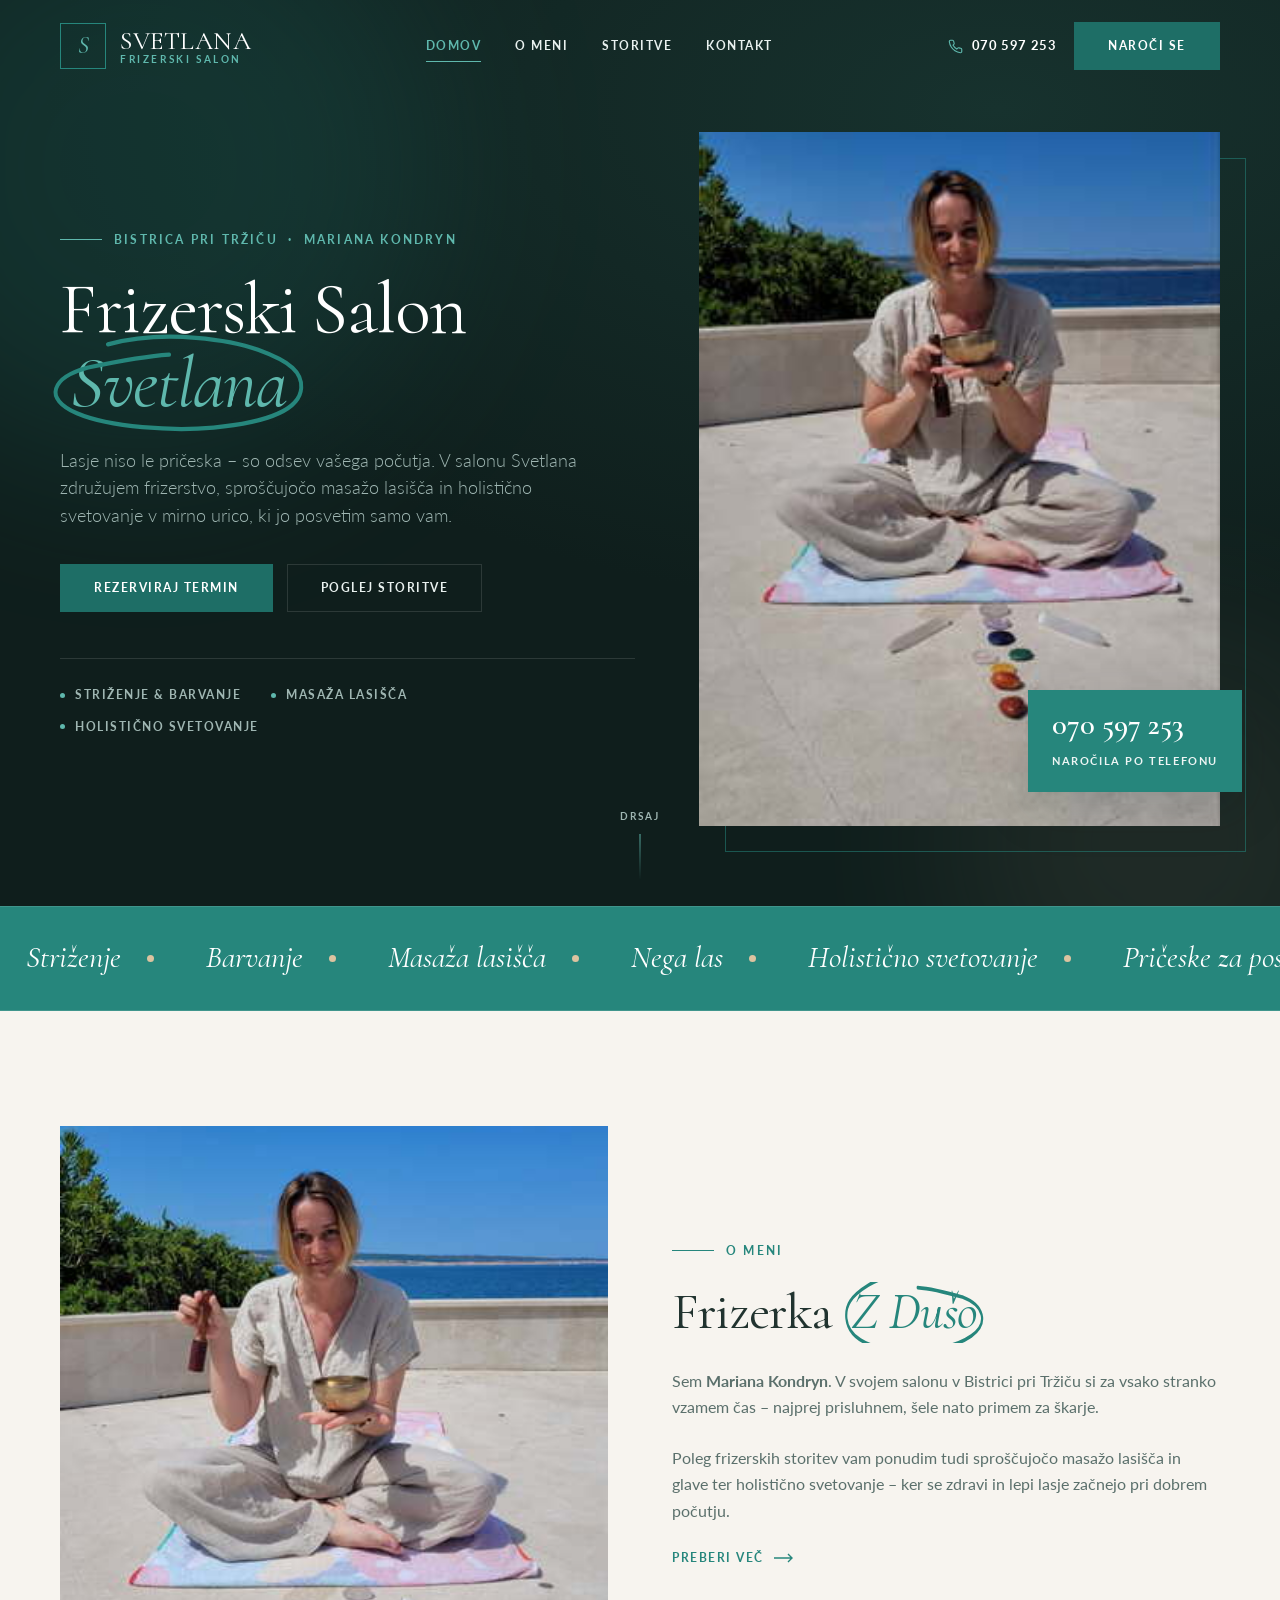
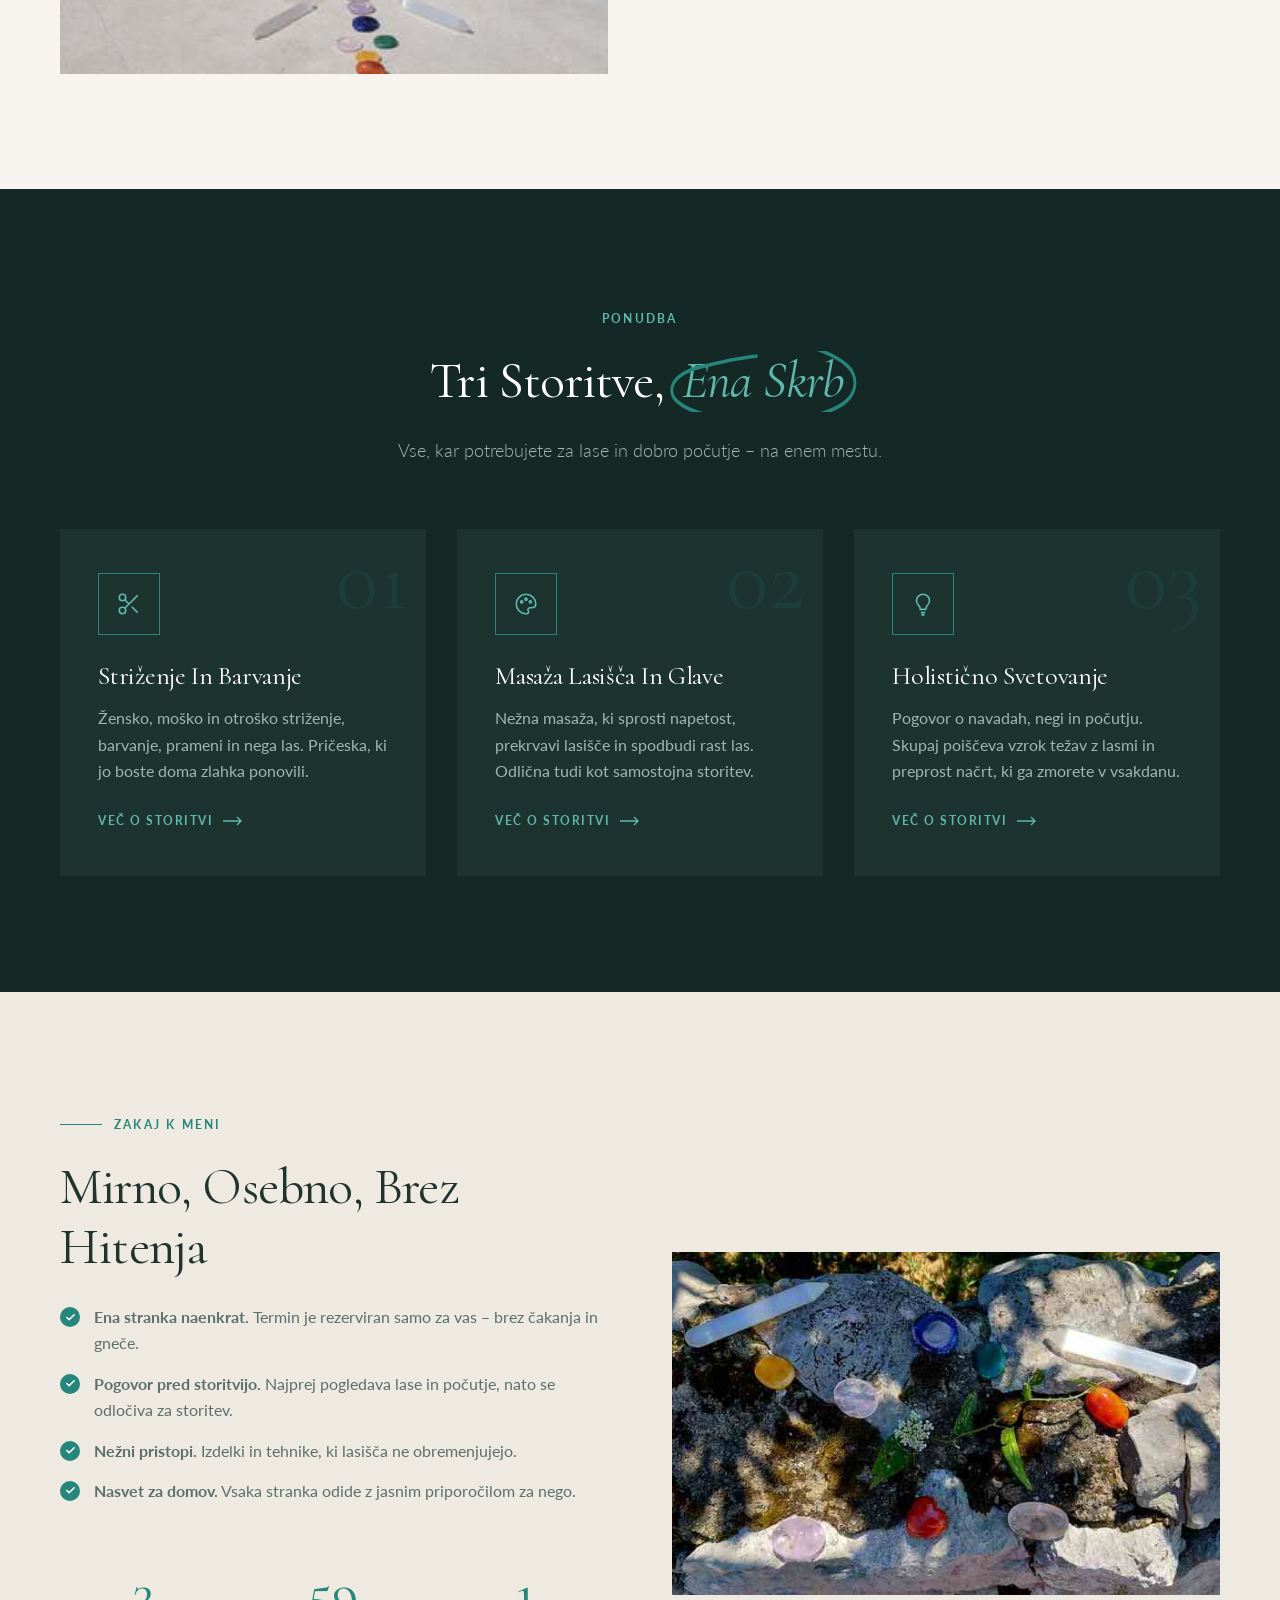
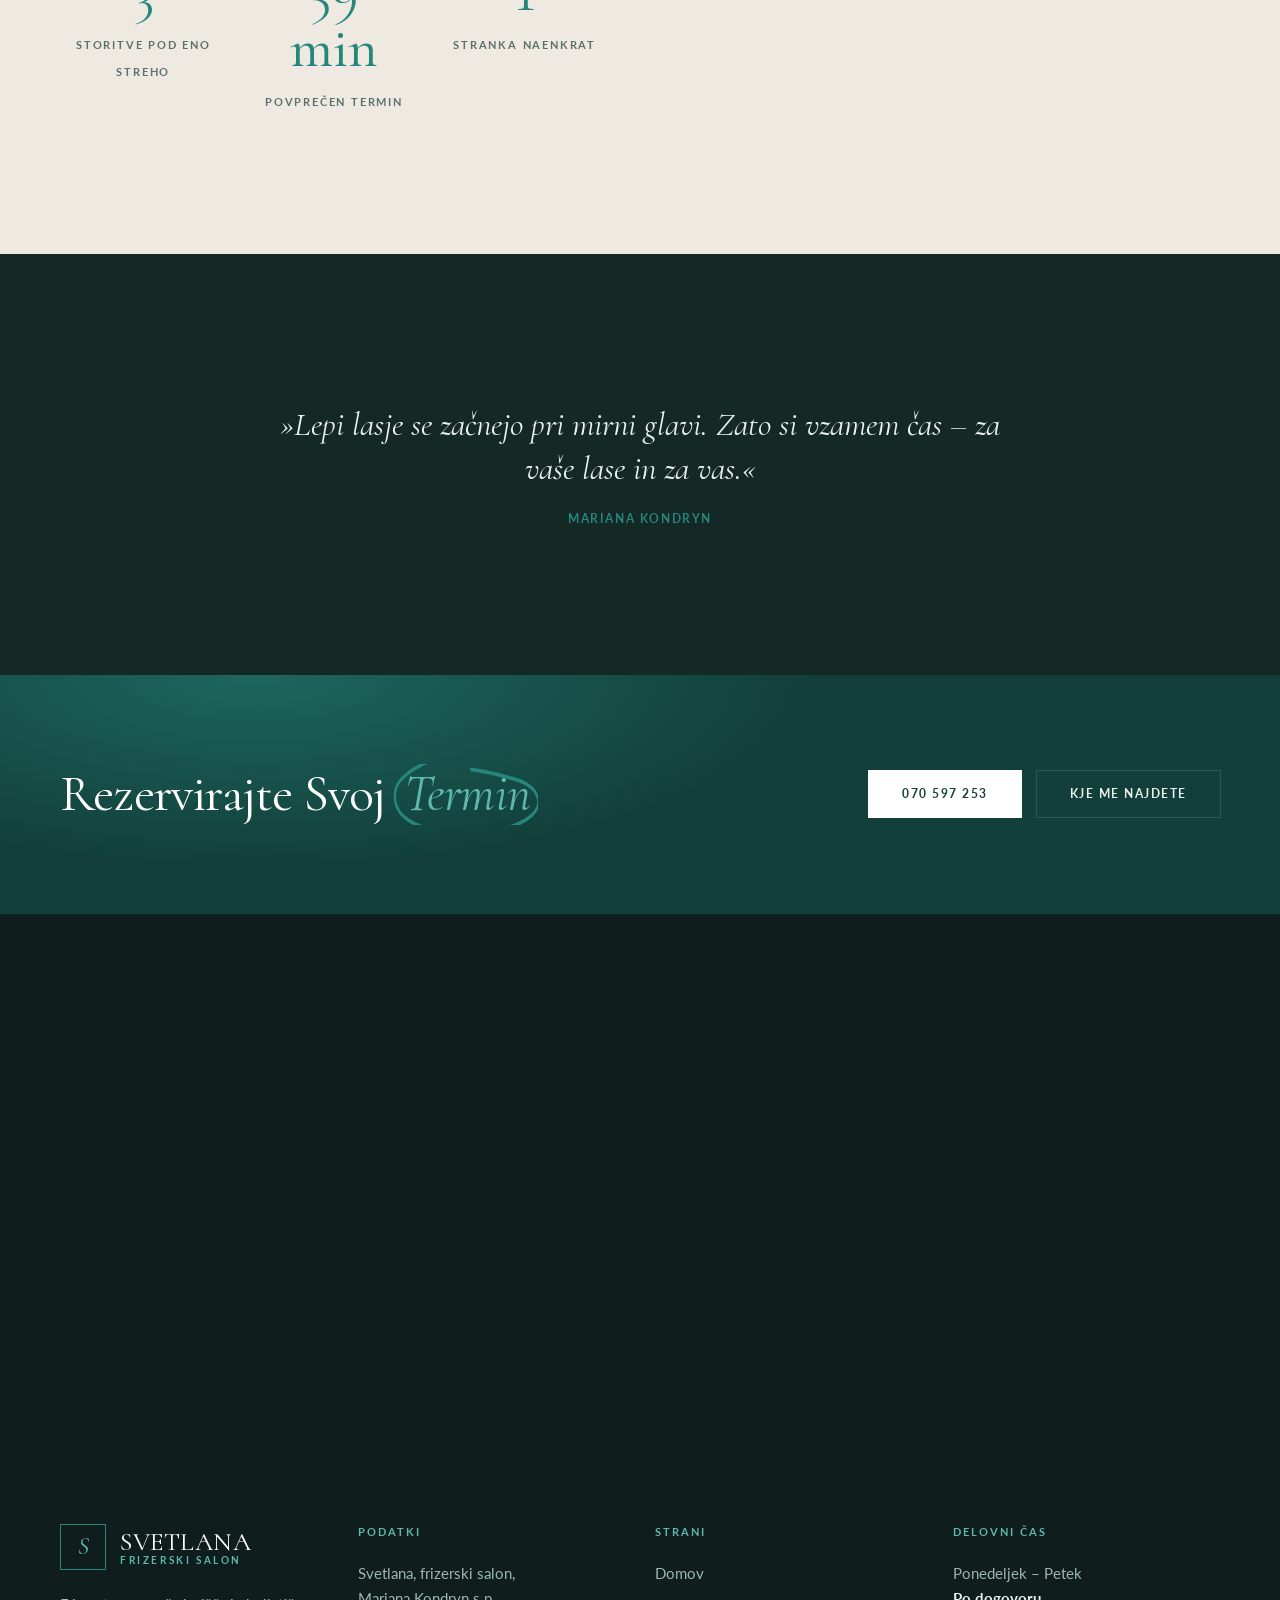
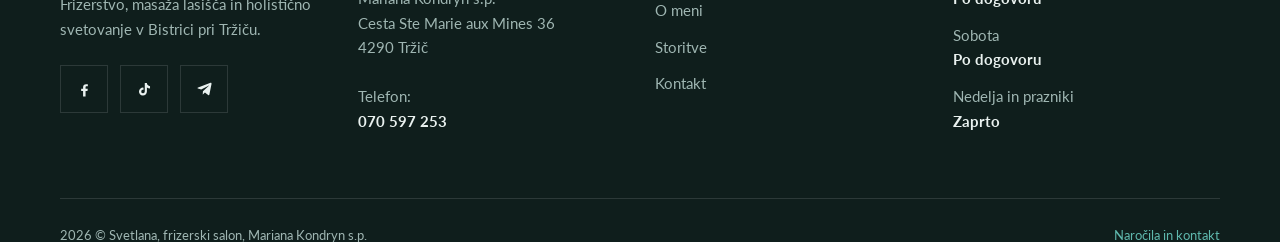
==== index.html @ 0d5cb645 "Prva objava: spletna stran Svetlana (frizerski salon) Statična stran (HTML/CSS/JS) s štirimi stranmi" ====
<!doctype html>
<html lang="sl">
<head>
<meta charset="utf-8">
<meta name="viewport" content="width=device-width, initial-scale=1">

<title>Svetlana – frizerski salon v Bistrici pri Tržiču | Mariana Kondryn</title>
<meta name="description" content="Frizerski salon Svetlana v Bistrici pri Tržiču. Striženje in barvanje las, masaža lasišča in glave ter holistično svetovanje. Naročila na 070 597 253.">
<link rel="canonical" href="index.html">

<meta property="og:type" content="website">
<meta property="og:locale" content="sl_SI">
<meta property="og:title" content="Svetlana – frizerski salon v Bistrici pri Tržiču">
<meta property="og:description" content="Striženje in barvanje las, masaža lasišča in glave ter holistično svetovanje. Mariana Kondryn, Cesta Ste Marie aux Mines 36, Tržič.">
<meta property="og:image" content="slike/og-slika.jpg">
<meta name="theme-color" content="#26867c">

<link rel="icon" href="data:image/svg+xml,%3Csvg xmlns='http://www.w3.org/2000/svg' viewBox='0 0 64 64'%3E%3Crect width='64' height='64' fill='%2326867c'/%3E%3Ctext x='50%25' y='50%25' dy='.35em' text-anchor='middle' font-family='Georgia,serif' font-style='italic' font-size='40' fill='%23fff'%3ES%3C/text%3E%3C/svg%3E">

<link rel="stylesheet" href="css/pisave.css">
<link rel="stylesheet" href="css/style.css">

<!-- Podatki za Google (lokalno podjetje) -->
<script type="application/ld+json">
{
  "@context": "https://schema.org",
  "@type": "HairSalon",
  "name": "Svetlana – frizerski salon",
  "legalName": "Svetlana, frizerski salon, Mariana Kondryn s.p.",
  "founder": "Mariana Kondryn",
  "telephone": "+386 70 597 253",
  "address": {
    "@type": "PostalAddress",
    "streetAddress": "Cesta Ste Marie aux Mines 36",
    "postalCode": "4290",
    "addressLocality": "Tržič",
    "addressCountry": "SI"
  },
  "areaServed": "Tržič, Bistrica pri Tržiču, Gorenjska",
  "priceRange": "€€",
  "makesOffer": [
    { "@type": "Offer", "name": "Striženje in barvanje las" },
    { "@type": "Offer", "name": "Masaža lasišča in glave" },
    { "@type": "Offer", "name": "Holistično svetovanje" }
  ]
}
</script>
</head>

<body>
<a class="skip-link" href="#vsebina">Preskoči na vsebino</a>

<div class="progress" aria-hidden="true"></div>

<!-- ======================= GLAVA ======================= -->
<header class="site-header">
  <div class="container">

    <a class="brand" href="index.html" aria-label="Svetlana – domov">
      <span class="brand__mark" aria-hidden="true">S</span>
      <span class="brand__text">
        <span class="brand__name">Svetlana</span>
        <span class="brand__sub">Frizerski salon</span>
      </span>
    </a>

    <nav class="nav" aria-label="Glavni meni">
      <a href="index.html" aria-current="page">Domov</a>
      <a href="o-meni.html">O meni</a>
      <a href="storitve.html">Storitve</a>
      <a href="kontakt.html">Kontakt</a>
    </nav>

    <div class="header-actions">
      <a class="header-phone" href="tel:+38670597253">
        <svg width="15" height="15" viewBox="0 0 24 24" fill="none" stroke="currentColor" stroke-width="1.8" aria-hidden="true"><path d="M22 16.9v3a2 2 0 0 1-2.2 2 19.8 19.8 0 0 1-8.6-3.1 19.5 19.5 0 0 1-6-6A19.8 19.8 0 0 1 2.1 4.2 2 2 0 0 1 4.1 2h3a2 2 0 0 1 2 1.7c.1 1 .4 1.9.7 2.8a2 2 0 0 1-.5 2.1L8.1 9.9a16 16 0 0 0 6 6l1.3-1.2a2 2 0 0 1 2.1-.5c.9.3 1.8.6 2.8.7a2 2 0 0 1 1.7 2z"/></svg>
        070 597 253
      </a>
      <a class="btn" href="kontakt.html"><span>Naroči se</span></a>
      <button class="burger" type="button" aria-expanded="false" aria-controls="mobilni-meni" aria-label="Meni">
        <span></span><span></span><span></span>
      </button>
    </div>

  </div>
</header>

<nav class="mobile-nav" id="mobilni-meni" aria-label="Meni za male zaslone">
  <a href="index.html">Domov</a>
  <a href="o-meni.html">O meni</a>
  <a href="storitve.html">Storitve</a>
  <a href="kontakt.html">Kontakt</a>
  <a class="btn" href="tel:+38670597253"><span>Pokliči 070 597 253</span></a>
</nav>

<main id="vsebina">

<!-- ======================= JUNAK ======================= -->
<section class="hero">
  <span class="hero__glow hero__glow--1" aria-hidden="true"></span>
  <span class="hero__glow hero__glow--2" aria-hidden="true"></span>

  <div class="container">

    <div class="hero__body">
      <p class="eyebrow load-in d1">Bistrica pri Tržiču &nbsp;·&nbsp; Mariana Kondryn</p>

      <h1 class="load-in d2">
        Frizerski salon
        <span class="mark">Svetlana
          <svg viewBox="-8.4 -8 432 165" preserveAspectRatio="none" aria-hidden="true">
            <path d="M325,18C228.7-8.3,118.5,8.3,78,21C22.4,38.4,4.6,54.6,5.6,77.6c1.4,32.4,52.2,54,142.6,63.7c66.2,7.1,169.9,3.7,225.1-16.9c56.7-21.2,42.6-53.9-16.6-70.3C311.7,44.4,270.4,35.4,224,31.5"/>
          </svg>
        </span>
      </h1>

      <p class="lead load-in d3">
        Lasje niso le pričeska – so odsev vašega počutja. V salonu Svetlana
        združujem frizerstvo, sproščujočo masažo lasišča in holistično svetovanje
        v mirno urico, ki jo posvetim samo vam.
      </p>

      <div class="btn-row load-in d4">
        <a class="btn" href="tel:+38670597253"><span>Rezerviraj termin</span></a>
        <a class="btn btn--ghost" href="storitve.html"><span>Poglej storitve</span></a>
      </div>

      <div class="hero__meta load-in d5">
        <span>Striženje &amp; barvanje</span>
        <span>Masaža lasišča</span>
        <span>Holistično svetovanje</span>
      </div>
    </div>

    <div class="hero__media load-in d3">
      <div class="photo-frame" data-parallax="0.04">
        <figure class="photo photo--portrait">
          <!-- SLIKA: portret / notranjost salona.  Datoteka: slike/naslovna.jpg -->
          <img src="slike/naslovna.jpg" alt="Mariana Kondryn v frizerskem salonu Svetlana v Bistrici pri Tržiču" width="900" height="1200">
          <figcaption class="photo__hint">slike/naslovna.jpg</figcaption>
        </figure>
        <div class="photo-badge">
          <strong>070 597 253</strong>
          <span>Naročila po telefonu</span>
        </div>
      </div>
    </div>

  </div>

  <div class="scroll-hint" aria-hidden="true">
    <span>Drsaj</span>
    <i></i>
  </div>
</section>

<!-- ======================= TEKOČI NAPIS ======================= -->
<div class="marquee" aria-hidden="true">
  <div class="marquee__track">
    <div class="marquee__group">
      <span>Striženje</span><span>Barvanje</span><span>Masaža lasišča</span>
      <span>Nega las</span><span>Holistično svetovanje</span><span>Pričeske za posebne priložnosti</span>
    </div>
    <div class="marquee__group">
      <span>Striženje</span><span>Barvanje</span><span>Masaža lasišča</span>
      <span>Nega las</span><span>Holistično svetovanje</span><span>Pričeske za posebne priložnosti</span>
    </div>
  </div>
</div>

<!-- ======================= O MENI ======================= -->
<section class="section section--light">
  <div class="container">
    <div class="split">

      <div class="split__media" data-reveal="left">
        <div class="photo-frame">
          <figure class="photo photo--square">
            <!-- SLIKA: portret Mariane.  Datoteka: slike/o-meni.jpg -->
            <img src="slike/o-meni.jpg" alt="Mariana Kondryn, frizerka in lastnica salona Svetlana" width="900" height="900">
            <figcaption class="photo__hint">slike/o-meni.jpg</figcaption>
          </figure>
        </div>
      </div>

      <div class="split__body">
        <p class="eyebrow" data-reveal>O meni</p>
        <h2 data-reveal data-delay="80">
          Frizerka
          <span class="mark">z dušo
            <svg viewBox="-8.4 -8 432 165" preserveAspectRatio="none" aria-hidden="true">
              <path d="M325,18C228.7-8.3,118.5,8.3,78,21C22.4,38.4,4.6,54.6,5.6,77.6c1.4,32.4,52.2,54,142.6,63.7c66.2,7.1,169.9,3.7,225.1-16.9c56.7-21.2,42.6-53.9-16.6-70.3C311.7,44.4,270.4,35.4,224,31.5"/>
            </svg>
          </span>
        </h2>

        <p class="muted" data-reveal data-delay="160">
          Sem <strong>Mariana Kondryn</strong>. V svojem salonu v Bistrici pri Tržiču
          si za vsako stranko vzamem čas – najprej prisluhnem, šele nato primem za škarje.
        </p>
        <p class="muted" data-reveal data-delay="220">
          Poleg frizerskih storitev vam ponudim tudi sproščujočo masažo lasišča in glave
          ter holistično svetovanje – ker se zdravi in lepi lasje začnejo pri dobrem počutju.
        </p>

        <div class="btn-row" data-reveal data-delay="280" style="margin-top:8px">
          <a class="link-arrow" href="o-meni.html">
            Preberi več
            <svg width="20" height="10" viewBox="0 0 20 10" fill="none" stroke="currentColor" stroke-width="1.4" aria-hidden="true"><path d="M0 5h18M14 1l4 4-4 4"/></svg>
          </a>
        </div>
      </div>

    </div>
  </div>
</section>

<!-- ======================= STORITVE ======================= -->
<section class="section section--dark">
  <div class="container">

    <div class="center" style="max-width:760px;margin-inline:auto;margin-bottom:clamp(40px,5vw,72px)">
      <p class="eyebrow" data-reveal>Ponudba</p>
      <h2 data-reveal data-delay="80">
        Tri storitve,
        <span class="mark">ena skrb
          <svg viewBox="-8.4 -8 432 165" preserveAspectRatio="none" aria-hidden="true">
            <path d="M325,18C228.7-8.3,118.5,8.3,78,21C22.4,38.4,4.6,54.6,5.6,77.6c1.4,32.4,52.2,54,142.6,63.7c66.2,7.1,169.9,3.7,225.1-16.9c56.7-21.2,42.6-53.9-16.6-70.3C311.7,44.4,270.4,35.4,224,31.5"/>
          </svg>
        </span>
      </h2>
      <p class="lead" data-reveal data-delay="160">
        Vse, kar potrebujete za lase in dobro počutje – na enem mestu.
      </p>
    </div>

    <div class="grid grid--3" data-stagger="140">

      <article class="svc" data-reveal>
        <span class="svc__num" aria-hidden="true">01</span>
        <div class="svc__icon" aria-hidden="true">
          <svg width="26" height="26" viewBox="0 0 24 24" fill="none" stroke="currentColor" stroke-width="1.5"><circle cx="6" cy="6" r="3"/><circle cx="6" cy="18" r="3"/><path d="M20 4L8.1 15.9M14.5 14.5L20 20M8.1 8.1L12 12"/></svg>
        </div>
        <h3>Striženje in barvanje</h3>
        <p>
          Žensko, moško in otroško striženje, barvanje, prameni in nega las.
          Pričeska, ki jo boste doma zlahka ponovili.
        </p>
        <a class="link-arrow" href="storitve.html#strizenje">
          Več o storitvi
          <svg width="20" height="10" viewBox="0 0 20 10" fill="none" stroke="currentColor" stroke-width="1.4" aria-hidden="true"><path d="M0 5h18M14 1l4 4-4 4"/></svg>
        </a>
      </article>

      <article class="svc" data-reveal>
        <span class="svc__num" aria-hidden="true">02</span>
        <div class="svc__icon" aria-hidden="true">
          <svg width="26" height="26" viewBox="0 0 24 24" fill="none" stroke="currentColor" stroke-width="1.5"><path d="M12 21a9 9 0 1 1 9-9c0 2.5-2 3.5-4 3.5h-1.5a1.8 1.8 0 0 0-1.3 3 1.8 1.8 0 0 1-1.2 2.5z"/><circle cx="8" cy="10" r="1"/><circle cx="12" cy="7.5" r="1"/><circle cx="16" cy="10" r="1"/></svg>
        </div>
        <h3>Masaža lasišča in glave</h3>
        <p>
          Nežna masaža, ki sprosti napetost, prekrvavi lasišče in spodbudi
          rast las. Odlična tudi kot samostojna storitev.
        </p>
        <a class="link-arrow" href="storitve.html#masaza">
          Več o storitvi
          <svg width="20" height="10" viewBox="0 0 20 10" fill="none" stroke="currentColor" stroke-width="1.4" aria-hidden="true"><path d="M0 5h18M14 1l4 4-4 4"/></svg>
        </a>
      </article>

      <article class="svc" data-reveal>
        <span class="svc__num" aria-hidden="true">03</span>
        <div class="svc__icon" aria-hidden="true">
          <svg width="26" height="26" viewBox="0 0 24 24" fill="none" stroke="currentColor" stroke-width="1.5"><path d="M12 3c3.3 0 6 2.6 6 5.9 0 2.2-1.2 3.6-2.2 4.8-.7.9-1.3 1.6-1.3 2.6v.7h-5v-.7c0-1-.6-1.7-1.3-2.6C7.2 12.5 6 11.1 6 8.9 6 5.6 8.7 3 12 3z"/><path d="M10 20h4M10.5 22h3"/></svg>
        </div>
        <h3>Holistično svetovanje</h3>
        <p>
          Pogovor o navadah, negi in počutju. Skupaj poiščeva vzrok težav
          z lasmi in preprost načrt, ki ga zmorete v vsakdanu.
        </p>
        <a class="link-arrow" href="storitve.html#svetovanje">
          Več o storitvi
          <svg width="20" height="10" viewBox="0 0 20 10" fill="none" stroke="currentColor" stroke-width="1.4" aria-hidden="true"><path d="M0 5h18M14 1l4 4-4 4"/></svg>
        </a>
      </article>

    </div>
  </div>
</section>

<!-- ======================= ZAKAJ K MENI ======================= -->
<section class="section section--light2">
  <div class="container">
    <div class="split split--reverse">

      <div class="split__media" data-reveal="right">
        <div class="photo-frame">
          <figure class="photo photo--wide">
            <!-- SLIKA: notranjost salona.  Datoteka: slike/salon.jpg -->
            <img src="slike/salon.jpg" alt="Notranjost frizerskega salona Svetlana" width="1200" height="750">
            <figcaption class="photo__hint">slike/salon.jpg</figcaption>
          </figure>
        </div>
      </div>

      <div class="split__body">
        <p class="eyebrow" data-reveal>Zakaj k meni</p>
        <h2 data-reveal data-delay="80">Mirno, osebno, brez hitenja</h2>

        <ul class="ticks muted" data-reveal data-delay="160" style="margin-bottom:34px">
          <li><span><strong>Ena stranka naenkrat.</strong> Termin je rezerviran samo za vas – brez čakanja in gneče.</span></li>
          <li><span><strong>Pogovor pred storitvijo.</strong> Najprej pogledava lase in počutje, nato se odločiva za storitev.</span></li>
          <li><span><strong>Nežni pristopi.</strong> Izdelki in tehnike, ki lasišča ne obremenjujejo.</span></li>
          <li><span><strong>Nasvet za domov.</strong> Vsaka stranka odide z jasnim priporočilom za nego.</span></li>
        </ul>

        <div class="stats" data-reveal data-delay="220">
          <div class="stat"><b data-count="3">0</b><span>Storitve pod eno streho</span></div>
          <div class="stat"><b data-count="60" data-suffix=" min">0</b><span>Povprečen termin</span></div>
          <div class="stat"><b data-count="1">0</b><span>Stranka naenkrat</span></div>
        </div>
      </div>

    </div>
  </div>
</section>

<!-- ======================= CITAT ======================= -->
<section class="section section--dark">
  <div class="container container--narrow center">
    <blockquote class="quote" data-reveal="zoom" style="border:0;padding:0;text-align:center">
      »Lepi lasje se začnejo pri mirni glavi. Zato si vzamem čas – za vaše lase in za vas.«
      <footer>Mariana Kondryn</footer>
    </blockquote>
  </div>
</section>

<!-- ======================= CTA ======================= -->
<section class="cta">
  <div class="container">
    <h2 data-reveal="left">
      Rezervirajte svoj
      <span class="mark">termin
        <svg viewBox="-8.4 -8 432 165" preserveAspectRatio="none" aria-hidden="true">
          <path d="M325,18C228.7-8.3,118.5,8.3,78,21C22.4,38.4,4.6,54.6,5.6,77.6c1.4,32.4,52.2,54,142.6,63.7c66.2,7.1,169.9,3.7,225.1-16.9c56.7-21.2,42.6-53.9-16.6-70.3C311.7,44.4,270.4,35.4,224,31.5"/>
        </svg>
      </span>
    </h2>
    <div class="btn-row" data-reveal="right">
      <a class="btn btn--light" href="tel:+38670597253"><span>070 597 253</span></a>
      <a class="btn btn--ghost" href="kontakt.html"><span>Kje me najdete</span></a>
    </div>
  </div>
</section>

<!-- ======================= ZEMLJEVID ======================= -->
<section class="map" data-reveal="mask" aria-label="Zemljevid lokacije salona">
  <iframe
    title="Cesta Ste Marie aux Mines 36, 4290 Tržič"
    src="https://maps.google.com/maps?q=46.3552476,14.2926398&t=m&z=16&output=embed"
    loading="lazy" referrerpolicy="no-referrer-when-downgrade"></iframe>
</section>

</main>

<!-- ======================= NOGA ======================= -->
<footer class="site-footer">
  <div class="container">
    <div class="grid grid--4">

      <div>
        <a class="brand" href="index.html" style="margin-bottom:22px">
          <span class="brand__mark" aria-hidden="true">S</span>
          <span class="brand__text">
            <span class="brand__name">Svetlana</span>
            <span class="brand__sub">Frizerski salon</span>
          </span>
        </a>
        <p>
          Frizerstvo, masaža lasišča in holistično svetovanje
          v Bistrici pri Tržiču.
        </p>
        <div class="socials">
          <!-- POVEZAVE: v NAVODILA.md je opisano, kam vpišete prave naslove profilov -->
          <a href="#" aria-label="Facebook" title="Facebook">
            <svg width="17" height="17" viewBox="0 0 24 24" fill="currentColor" aria-hidden="true"><path d="M13.5 22v-8h2.7l.4-3.1h-3.1V8.9c0-.9.25-1.5 1.55-1.5H16.7V4.6c-.3 0-1.3-.1-2.5-.1-2.5 0-4.2 1.5-4.2 4.3v2.1H7.3V14h2.7v8h3.5z"/></svg>
          </a>
          <a href="#" aria-label="TikTok" title="TikTok">
            <svg width="17" height="17" viewBox="0 0 24 24" fill="currentColor" aria-hidden="true"><path d="M16.6 5.8a4.8 4.8 0 0 1-1.2-3.1h-3v12.2a2.5 2.5 0 1 1-1.8-2.4V9.4a5.6 5.6 0 1 0 4.8 5.5V9.1a7.8 7.8 0 0 0 4.4 1.4V7.5a4.8 4.8 0 0 1-3.2-1.7z"/></svg>
          </a>
          <a href="#" aria-label="Telegram" title="Telegram">
            <svg width="17" height="17" viewBox="0 0 24 24" fill="currentColor" aria-hidden="true"><path d="M21.9 4.3 18.9 19c-.2 1-.8 1.3-1.7.8l-4.6-3.4-2.2 2.1c-.25.25-.45.45-.9.45l.3-4.6 8.4-7.6c.35-.3-.1-.5-.6-.2L7.3 12.1 2.8 10.7c-1-.3-1-1 .2-1.45l17.5-6.75c.8-.3 1.55.2 1.4 1.8z"/></svg>
          </a>
        </div>
      </div>

      <div>
        <h5>Podatki</h5>
        <p>
          Svetlana, frizerski salon,<br>
          Mariana Kondryn s.p.<br>
          Cesta Ste Marie aux Mines 36<br>
          4290 Tržič
        </p>
        <p>
          Telefon:<br><a href="tel:+38670597253"><strong>070 597 253</strong></a>
        </p>
      </div>

      <div>
        <h5>Strani</h5>
        <ul>
          <li><a href="index.html">Domov</a></li>
          <li><a href="o-meni.html">O meni</a></li>
          <li><a href="storitve.html">Storitve</a></li>
          <li><a href="kontakt.html">Kontakt</a></li>
        </ul>
      </div>

      <div>
        <h5>Delovni čas</h5>
        <ul>
          <li>Ponedeljek – Petek<br><strong>Po dogovoru</strong></li>
          <li>Sobota<br><strong>Po dogovoru</strong></li>
          <li>Nedelja in prazniki<br><strong>Zaprto</strong></li>
        </ul>
      </div>

    </div>

    <div class="footer-bottom">
      <span>2026 © Svetlana, frizerski salon, Mariana Kondryn s.p.</span>
      <span><a href="kontakt.html">Naročila in kontakt</a></span>
    </div>
  </div>
</footer>

<button class="to-top" type="button" aria-label="Nazaj na vrh">
  <svg width="14" height="17" viewBox="0 0 14 17" fill="currentColor" aria-hidden="true"><path d="M7 0L14 6.5625L13.4261 7.17468L7.41957 1.54357V16.5186H6.58043V1.54357L0.573916 7.17468L0 6.5625L7 0Z"/></svg>
</button>

<script src="js/main.js"></script>
</body>
</html>
---- css/pisave.css ----
/* Lokalno shranjene pisave (latinica + latin-ext -> šumniki č š ž).
   Neodvisno od Google Fonts; deluje tudi brez interneta. */

@font-face {
  font-family: 'Lato';
  font-style: normal;
  font-weight: 400;
  font-display: swap;
  src: url('../pisave/lato-400-normal.woff2') format('woff2');
}
@font-face {
  font-family: 'Lato';
  font-style: normal;
  font-weight: 300;
  font-display: swap;
  src: url('../pisave/lato-300-normal.woff2') format('woff2');
}
@font-face {
  font-family: 'Lato';
  font-style: normal;
  font-weight: 700;
  font-display: swap;
  src: url('../pisave/lato-700-normal.woff2') format('woff2');
}
@font-face {
  font-family: 'Lato';
  font-style: italic;
  font-weight: 400;
  font-display: swap;
  src: url('../pisave/lato-400-italic.woff2') format('woff2');
}
@font-face {
  font-family: 'Cormorant';
  font-style: normal;
  font-weight: 400;
  font-display: swap;
  src: url('../pisave/cormorant-400-normal-latin.woff2') format('woff2');
  unicode-range: U+0000-00FF, U+0131, U+0152-0153, U+02BB-02BC, U+02C6, U+02DA, U+02DC, U+0304, U+0308, U+0329, U+2000-206F, U+20AC, U+2122, U+2191, U+2193, U+2212, U+2215, U+FEFF, U+FFFD;
}
@font-face {
  font-family: 'Cormorant';
  font-style: normal;
  font-weight: 400;
  font-display: swap;
  src: url('../pisave/cormorant-400-normal-latin-ext.woff2') format('woff2');
  unicode-range: U+0100-02BA, U+02BD-02C5, U+02C7-02CC, U+02CE-02D7, U+02DD-02FF, U+0304, U+0308, U+0329, U+1D00-1DBF, U+1E00-1E9F, U+1EF2-1EFF, U+2020, U+20A0-20AB, U+20AD-20C0, U+2113, U+2C60-2C7F, U+A720-A7FF;
}
@font-face {
  font-family: 'Cormorant';
  font-style: normal;
  font-weight: 600;
  font-display: swap;
  src: url('../pisave/cormorant-600-normal-latin.woff2') format('woff2');
  unicode-range: U+0000-00FF, U+0131, U+0152-0153, U+02BB-02BC, U+02C6, U+02DA, U+02DC, U+0304, U+0308, U+0329, U+2000-206F, U+20AC, U+2122, U+2191, U+2193, U+2212, U+2215, U+FEFF, U+FFFD;
}
@font-face {
  font-family: 'Cormorant';
  font-style: normal;
  font-weight: 600;
  font-display: swap;
  src: url('../pisave/cormorant-600-normal-latin-ext.woff2') format('woff2');
  unicode-range: U+0100-02BA, U+02BD-02C5, U+02C7-02CC, U+02CE-02D7, U+02DD-02FF, U+0304, U+0308, U+0329, U+1D00-1DBF, U+1E00-1E9F, U+1EF2-1EFF, U+2020, U+20A0-20AB, U+20AD-20C0, U+2113, U+2C60-2C7F, U+A720-A7FF;
}
@font-face {
  font-family: 'Cormorant';
  font-style: italic;
  font-weight: 400;
  font-display: swap;
  src: url('../pisave/cormorant-400-italic-latin.woff2') format('woff2');
  unicode-range: U+0000-00FF, U+0131, U+0152-0153, U+02BB-02BC, U+02C6, U+02DA, U+02DC, U+0304, U+0308, U+0329, U+2000-206F, U+20AC, U+2122, U+2191, U+2193, U+2212, U+2215, U+FEFF, U+FFFD;
}
@font-face {
  font-family: 'Cormorant';
  font-style: italic;
  font-weight: 400;
  font-display: swap;
  src: url('../pisave/cormorant-400-italic-latin-ext.woff2') format('woff2');
  unicode-range: U+0100-02BA, U+02BD-02C5, U+02C7-02CC, U+02CE-02D7, U+02DD-02FF, U+0304, U+0308, U+0329, U+1D00-1DBF, U+1E00-1E9F, U+1EF2-1EFF, U+2020, U+20A0-20AB, U+20AD-20C0, U+2113, U+2C60-2C7F, U+A720-A7FF;
}
---- css/style.css ----
/* =====================================================================
   SVETLANA — frizerski salon, Mariana Kondryn s.p.
   Glavna CSS tema.  Vse barve so zbrane spodaj v :root —
   če želite karkoli spremeniti, spremenite samo to eno mesto.
   ===================================================================== */

:root {

  /* --- BLAGOVNA BARVA (želja stranke) ---------------------------- */
  --brand:        #26867c;   /* osnovna barva salona                 */
  --brand-dark:   #1e6e66;   /* temnejša – gumbi, hover              */
  --brand-deep:   #123f3a;   /* najtemnejša – ozadja, sence          */
  --brand-light:  #5fb8ad;   /* svetlejša – povezave na temnem       */
  --brand-pale:   #a9dbd4;   /* zelo svetla – drobni poudarki        */

  /* --- KOMPLEMENTARNA TOPLA BARVA (peščena, umirja zeleno) ------- */
  --sand:         #dcc3a0;
  --sand-soft:    #f0e6d8;

  /* --- NEVTRALNE (namesto črne: temna z rahlim zelenim pridihom) -- */
  --ink:          #0f1e1c;   /* glavno temno ozadje                  */
  --ink-2:        #142825;   /* izmenično temno ozadje               */
  --ink-3:        #1c3330;   /* kartice na temnem                    */
  --cream:        #f7f4ef;   /* svetlo ozadje                        */
  --cream-2:      #efeae1;   /* svetlo ozadje, izmenično            */
  --white:        #ffffff;

  /* --- BESEDILO --------------------------------------------------- */
  --text-on-dark:  #e9f1ef;
  --muted-on-dark: #9fb6b2;
  --text-on-light: #21332f;
  --muted-on-light:#5b706c;

  /* --- ČRTE IN SENCE --------------------------------------------- */
  --line-dark:  rgba(255, 255, 255, .12);
  --line-light: rgba(18, 63, 58, .14);
  --shadow-sm:  0 6px 24px rgba(9, 30, 28, .10);
  --shadow-md:  0 18px 50px rgba(9, 30, 28, .16);
  --shadow-lg:  0 30px 80px rgba(9, 30, 28, .28);

  /* --- TIPOGRAFIJA ------------------------------------------------ */
  --font-title: "Cormorant", "Times New Roman", serif;
  --font-body:  "Lato", -apple-system, "Segoe UI", Helvetica, Arial, sans-serif;

  /* --- POSTAVITEV ------------------------------------------------- */
  --container: 1340px;
  --pad-x: clamp(20px, 5vw, 60px);
  --section-y: clamp(72px, 9vw, 140px);
  --header-h: 92px;

  /* --- ANIMACIJE -------------------------------------------------- */
  --ease: cubic-bezier(.22, .61, .36, 1);
  --ease-out: cubic-bezier(.16, 1, .3, 1);
}

/* =====================================================================
   1. OSNOVE
   ===================================================================== */

*, *::before, *::after { box-sizing: border-box; }

html {
  scroll-behavior: smooth;
  scroll-padding-top: calc(var(--header-h) + 20px);
  -webkit-text-size-adjust: 100%;
}

body {
  margin: 0;
  background: var(--ink);
  color: var(--text-on-dark);
  font-family: var(--font-body);
  font-size: 16px;
  font-weight: 400;
  line-height: 1.65;
  letter-spacing: 0;
  overflow-x: hidden;
  -webkit-font-smoothing: antialiased;
}

img { max-width: 100%; height: auto; display: block; }

a { color: var(--brand-light); text-decoration: none; transition: color .3s var(--ease); }
a:hover { color: var(--brand-pale); }

h1, h2, h3, h4, h5, h6 {
  font-family: var(--font-title);
  font-weight: 400;
  color: var(--white);
  margin: 0 0 .5em;
  text-transform: capitalize;
}

h1 { font-size: clamp(44px, 5.7vw, 92px); line-height: 1.02; letter-spacing: -1.5px; }
h2 { font-size: clamp(34px, 4vw, 64px);  line-height: 1.18; letter-spacing: -.8px; }
h3 { font-size: clamp(26px, 2.6vw, 40px); line-height: 1.2;  letter-spacing: -.3px; }
h4 { font-size: clamp(21px, 1.8vw, 32px); line-height: 1.3;  letter-spacing: -.6px; }
h5 { font-size: 24px; line-height: 1.4; letter-spacing: -.4px; }
h6 { font-size: 20px; line-height: 1.5; }

p { margin: 0 0 24px; }
p:last-child { margin-bottom: 0; }

::selection { background: var(--brand); color: #fff; }

:focus-visible {
  outline: 2px solid var(--brand-light);
  outline-offset: 3px;
}

.skip-link {
  position: absolute; left: -9999px; top: 0; z-index: 999;
  background: var(--brand); color: #fff; padding: 14px 22px;
}
.skip-link:focus { left: 0; }

/* =====================================================================
   2. POMOŽNI RAZREDI
   ===================================================================== */

.container {
  width: 100%;
  max-width: var(--container);
  margin-inline: auto;
  padding-inline: var(--pad-x);
}
.container--narrow { max-width: 940px; }

.section {
  padding-block: var(--section-y);
  position: relative;
  /* režemo SAMO vodoravno (okrasni okvir ne sme raztegniti strani),
     navpično ostane vidno, da krog nad/pod besedo ni odsekan */
  overflow-x: clip;
  overflow-y: visible;
}
.section--light  { background: var(--cream);   color: var(--text-on-light); }
.section--light2 { background: var(--cream-2); color: var(--text-on-light); }
.section--dark   { background: var(--ink-2); }
.section--brand  { background: var(--brand-deep); }

.section--light h1, .section--light h2, .section--light h3,
.section--light h4, .section--light h5, .section--light h6,
.section--light2 h1, .section--light2 h2, .section--light2 h3,
.section--light2 h4, .section--light2 h5, .section--light2 h6 { color: var(--text-on-light); }

.section--light .lead, .section--light2 .lead { color: var(--muted-on-light); }

/* nadnaslov – majhne razmaknjene velike črke */
.eyebrow {
  display: inline-flex; align-items: center; gap: 12px;
  font-family: var(--font-body);
  font-size: 12px; font-weight: 600; text-transform: uppercase;
  letter-spacing: 2.2px; color: var(--brand-light);
  margin: 0 0 22px;
}
.eyebrow::before {
  content: ""; width: 42px; height: 1px; background: currentColor;
  transform-origin: left; animation: line-in 1s var(--ease-out) both;
}
.section--light .eyebrow, .section--light2 .eyebrow { color: var(--brand); }

.lead {
  font-size: clamp(18px, 1.4vw, 21px);
  font-weight: 300; line-height: 1.55; color: var(--muted-on-dark);
}

.muted { color: var(--muted-on-dark); }
.section--light .muted, .section--light2 .muted { color: var(--muted-on-light); }

.center { text-align: center; }
.center .eyebrow::before { display: none; }

.stack > * + * { margin-top: 22px; }

/* --- označen (obkrožen) del naslova – kot v izvorni temi ---------- */
.mark {
  position: relative;
  display: inline-block;
  white-space: nowrap;
  margin-inline: .14em;   /* prostor za narisan krog */
  color: var(--brand-light);
  font-style: italic;
}
.section--light .mark, .section--light2 .mark { color: var(--brand); }

.mark svg {
  position: absolute;
  left: -9%; top: 50%;
  width: 118%; height: 152%;   /* večji obroč – manj sega čez črke */
  /* --m-* nastavi main.js, da je vsak krog malenkost drugačen */
  transform:
    translateY(-50%)
    rotate(var(--m-rot, 0deg))
    scale(var(--m-sx, 1), var(--m-sy, 1));
  overflow: visible;
  pointer-events: none;
}
.mark svg path {
  stroke: var(--brand);
  stroke-width: 6.5;
  fill: none;
  stroke-linecap: round;
  stroke-dasharray: 1500;
  stroke-dashoffset: 1500;
}
.mark.is-drawn svg path { animation: draw-circle 1.2s var(--ease) forwards; }

@keyframes draw-circle { to { stroke-dashoffset: 0; } }
@keyframes line-in { from { transform: scaleX(0); } to { transform: scaleX(1); } }

/* =====================================================================
   3. GUMBI
   ===================================================================== */

.btn {
  --btn-bg: var(--brand-dark);
  --btn-fg: #fff;
  position: relative; overflow: hidden;
  display: inline-flex; align-items: center; justify-content: center; gap: 10px;
  padding: 18px 34px;
  background: var(--btn-bg); color: var(--btn-fg);
  font-family: var(--font-body);
  font-size: 12px; font-weight: 600; text-transform: uppercase; letter-spacing: 1.5px;
  line-height: 1;
  border: 0; border-radius: 0;
  cursor: pointer;
  transition: background .35s var(--ease), color .35s var(--ease), transform .35s var(--ease);
}
.btn span { position: relative; z-index: 1; }
.btn::before {
  content: ""; position: absolute; inset: 0;
  background: var(--brand);
  transform: translateY(101%);
  transition: transform .45s var(--ease-out);
}
.btn:hover { color: #fff; transform: translateY(-2px); }
.btn:hover::before { transform: translateY(0); }

.btn--ghost {
  --btn-bg: transparent;
  --btn-fg: var(--text-on-dark);
  box-shadow: inset 0 0 0 1px var(--line-dark);
}
.btn--ghost:hover { box-shadow: inset 0 0 0 1px var(--brand); }

.section--light .btn--ghost, .section--light2 .btn--ghost {
  --btn-fg: var(--text-on-light);
  box-shadow: inset 0 0 0 1px var(--line-light);
}

.btn--light { --btn-bg: var(--white); --btn-fg: var(--brand-deep); }
.btn--light:hover { color: #fff; }

.btn-row { display: flex; flex-wrap: wrap; gap: 14px; align-items: center; }

/* besedilna povezava s puščico */
.link-arrow {
  display: inline-flex; align-items: center; gap: 10px;
  font-size: 12px; font-weight: 600; text-transform: uppercase; letter-spacing: 1.5px;
  color: var(--brand);
}
.section--dark .link-arrow, .hero .link-arrow { color: var(--brand-light); }
.link-arrow svg { transition: transform .35s var(--ease); }
.link-arrow:hover svg { transform: translateX(6px); }

/* =====================================================================
   4. GLAVA / NAVIGACIJA
   ===================================================================== */

.progress {
  position: fixed; top: 0; left: 0; z-index: 120;
  height: 3px; width: 100%;
  transform: scaleX(0); transform-origin: 0 50%;
  background: linear-gradient(90deg, var(--brand), var(--brand-light), var(--sand));
}

.site-header {
  position: fixed; top: 0; left: 0; right: 0; z-index: 100;
  height: var(--header-h);
  display: flex; align-items: center;
  background: transparent;
  transition: background .45s var(--ease), height .45s var(--ease),
              box-shadow .45s var(--ease), backdrop-filter .45s var(--ease);
}
.site-header::after {
  content: ""; position: absolute; left: 0; right: 0; bottom: 0;
  height: 1px; background: var(--line-dark); opacity: 0;
  transition: opacity .45s var(--ease);
}
.site-header.is-stuck {
  height: 74px;
  background: rgba(15, 30, 28, .86);
  backdrop-filter: blur(14px);
  box-shadow: 0 10px 40px rgba(0, 0, 0, .25);
}
.site-header.is-stuck::after { opacity: 1; }

.site-header .container {
  display: flex; align-items: center; justify-content: space-between; gap: 24px;
}

/* logotip */
.brand { display: inline-flex; align-items: center; gap: 14px; color: #fff; }
.brand:hover { color: #fff; }
.brand__mark {
  width: 46px; height: 46px; flex: none;
  display: grid; place-items: center;
  border: 1px solid var(--brand);
  color: var(--brand-light);
  font-family: var(--font-title); font-size: 24px; font-style: italic;
  transition: background .4s var(--ease), color .4s var(--ease), transform .6s var(--ease);
}
.brand:hover .brand__mark { background: var(--brand); color: #fff; transform: rotate(-6deg); }
.brand__text { display: flex; flex-direction: column; line-height: 1.05; }
.brand__name {
  font-family: var(--font-title); font-size: 26px; letter-spacing: .5px;
  text-transform: uppercase;
}
.brand__sub {
  font-size: 9.5px; font-weight: 600; text-transform: uppercase;
  letter-spacing: 2.6px; color: var(--brand-light);
}

/* meni */
.nav { display: flex; align-items: center; gap: 34px; }
.nav a {
  position: relative;
  font-size: 12px; font-weight: 600; text-transform: uppercase; letter-spacing: 1.5px;
  color: var(--text-on-dark);
  padding-block: 6px;
}
.nav a::after {
  content: ""; position: absolute; left: 0; bottom: 0; height: 1px; width: 100%;
  background: var(--brand-light);
  transform: scaleX(0); transform-origin: right;
  transition: transform .4s var(--ease);
}
.nav a:hover::after, .nav a[aria-current="page"]::after { transform: scaleX(1); transform-origin: left; }
.nav a[aria-current="page"] { color: var(--brand-light); }

.header-actions { display: flex; align-items: center; gap: 18px; }
.header-phone {
  display: inline-flex; align-items: center; gap: 9px;
  font-size: 13px; font-weight: 600; letter-spacing: .6px; color: #fff;
}
.header-phone:hover { color: var(--brand-light); }
.header-phone svg { color: var(--brand-light); }

/* hamburger */
.burger {
  display: none;
  width: 46px; height: 46px;
  background: none; border: 1px solid var(--line-dark);
  color: #fff; cursor: pointer;
  flex-direction: column; align-items: center; justify-content: center;
}
.burger span {
  display: block; width: 20px; height: 1.5px; background: currentColor;
  transition: transform .35s var(--ease), opacity .25s var(--ease);
}
.burger span + span { margin-top: 5px; }
.burger[aria-expanded="true"] span:nth-child(1) { transform: translateY(6.5px) rotate(45deg); }
.burger[aria-expanded="true"] span:nth-child(2) { opacity: 0; }
.burger[aria-expanded="true"] span:nth-child(3) { transform: translateY(-6.5px) rotate(-45deg); }

/* mobilni meni */
.mobile-nav {
  position: fixed; inset: 0; z-index: 99;
  background: var(--ink);
  display: flex; flex-direction: column; justify-content: center;
  padding: var(--header-h) var(--pad-x) 40px;
  clip-path: circle(0% at 100% 0);
  transition: clip-path .7s var(--ease-out);
  visibility: hidden;
}
.mobile-nav.is-open { clip-path: circle(150% at 100% 0); visibility: visible; }
.mobile-nav a {
  font-family: var(--font-title); font-size: 40px; color: #fff;
  padding: 12px 0; border-bottom: 1px solid var(--line-dark);
  opacity: 0; transform: translateY(24px);
}
.mobile-nav.is-open a { animation: m-in .5s var(--ease-out) forwards; }
.mobile-nav.is-open a:nth-child(1) { animation-delay: .18s; }
.mobile-nav.is-open a:nth-child(2) { animation-delay: .26s; }
.mobile-nav.is-open a:nth-child(3) { animation-delay: .34s; }
.mobile-nav.is-open a:nth-child(4) { animation-delay: .42s; }
.mobile-nav .btn { margin-top: 34px; align-self: flex-start; opacity: 0; }
.mobile-nav.is-open .btn { animation: m-in .5s var(--ease-out) .5s forwards; }
@keyframes m-in { to { opacity: 1; transform: none; } }

body.nav-open { overflow: hidden; }

/* =====================================================================
   5. HERO
   ===================================================================== */

.hero {
  position: relative;
  min-height: 100svh;
  display: flex; align-items: center;
  padding-top: calc(var(--header-h) + 40px);
  padding-bottom: 80px;
  overflow: hidden;
  background: radial-gradient(120% 90% at 78% 12%, #17322e 0%, var(--ink) 62%);
}
.hero--page { min-height: 62svh; }

/* mehki svetlobni krogi v ozadju */
.hero__glow {
  position: absolute; border-radius: 50%;
  filter: blur(90px); opacity: .5; pointer-events: none;
}
.hero__glow--1 {
  width: 46vw; height: 46vw; left: -12vw; top: -10vw;
  background: rgba(38, 134, 124, .38);
  animation: float-a 16s ease-in-out infinite;
}
.hero__glow--2 {
  width: 34vw; height: 34vw; right: -8vw; bottom: -12vw;
  background: rgba(220, 195, 160, .16);
  animation: float-b 20s ease-in-out infinite;
}
@keyframes float-a {
  0%,100% { transform: translate(0,0) scale(1); }
  50%     { transform: translate(4vw, 3vw) scale(1.12); }
}
@keyframes float-b {
  0%,100% { transform: translate(0,0) scale(1); }
  50%     { transform: translate(-3vw,-4vw) scale(1.08); }
}

.hero .container {
  position: relative; z-index: 2;
  display: grid; grid-template-columns: 1.05fr .95fr; gap: clamp(30px, 5vw, 80px);
  align-items: center;
}
.hero__body { max-width: 640px; }
.hero h1 { margin-bottom: 26px; }
.hero .lead { max-width: 520px; margin-bottom: 34px; }

.hero__meta {
  display: flex; flex-wrap: wrap; gap: 12px 30px;
  margin-top: 46px; padding-top: 26px;
  border-top: 1px solid var(--line-dark);
  font-size: 12px; font-weight: 600; text-transform: uppercase; letter-spacing: 1.5px;
  color: var(--muted-on-dark);
}
.hero__meta span { display: inline-flex; align-items: center; gap: 10px; }
.hero__meta span::before {
  content: ""; width: 5px; height: 5px; background: var(--brand-light); border-radius: 50%;
}

/* namig za drsenje */
.scroll-hint {
  position: absolute; left: 50%; bottom: 26px; z-index: 3;
  transform: translateX(-50%);
  display: flex; flex-direction: column; align-items: center; gap: 10px;
  font-size: 10px; font-weight: 600; text-transform: uppercase; letter-spacing: 2.2px;
  color: var(--muted-on-dark);
}
.scroll-hint i {
  display: block; width: 1px; height: 46px;
  background: linear-gradient(var(--brand-light), transparent);
  animation: hint 2.4s ease-in-out infinite;
}
@keyframes hint {
  0%, 100% { transform: scaleY(.35); opacity: .35; transform-origin: top; }
  50%      { transform: scaleY(1);   opacity: 1;   transform-origin: top; }
}

/* =====================================================================
   6. FOTOGRAFIJE  (okvir + nadomestek, dokler slik še ni)
   ===================================================================== */

.photo {
  position: relative;
  overflow: hidden;
  background:
    repeating-linear-gradient(-45deg,
      rgba(38,134,124,.10) 0 12px, rgba(38,134,124,.03) 12px 24px),
    var(--ink-3);
  aspect-ratio: 4 / 5;
  margin: 0;
}
.photo img {
  width: 100%; height: 100%; object-fit: cover;
  transition: transform 1.2s var(--ease-out), opacity .8s var(--ease);
}
.photo:hover img { transform: scale(1.05); }

.photo__hint {
  position: absolute; inset: 0;
  display: none;
  flex-direction: column; align-items: center; justify-content: center; gap: 10px;
  text-align: center; padding: 24px;
  font-size: 11px; font-weight: 600; text-transform: uppercase; letter-spacing: 1.6px;
  color: var(--brand-pale);
}
.photo__hint::before {
  content: ""; width: 34px; height: 34px;
  border: 1px solid currentColor; border-radius: 50%;
  background: no-repeat center/16px url("data:image/svg+xml,%3Csvg xmlns='http://www.w3.org/2000/svg' viewBox='0 0 24 24' fill='none' stroke='%23a9dbd4' stroke-width='1.6'%3E%3Crect x='3' y='4' width='18' height='16'/%3E%3Ccircle cx='8.5' cy='9.5' r='1.6'/%3E%3Cpath d='M4 17l5-5 4 4 3-2 4 4'/%3E%3C/svg%3E");
}
.photo.is-empty img { display: none; }
.photo.is-empty .photo__hint { display: flex; }

.photo--portrait { aspect-ratio: 3 / 4; }
.photo--square   { aspect-ratio: 1 / 1; }
.photo--wide     { aspect-ratio: 16 / 10; }

/* okrasni okvir okoli glavne fotografije */
.photo-frame { position: relative; }
.photo-frame::before {
  content: ""; position: absolute; z-index: 0;
  inset: 26px -26px -26px 26px;
  border: 1px solid var(--brand);
  opacity: .55;
  transition: inset .8s var(--ease-out);
}
.photo-frame:hover::before { inset: 18px -18px -18px 18px; }
.photo-frame .photo { position: relative; z-index: 1; }

/* plavajoča značka čez fotografijo */
.photo-badge {
  position: absolute; z-index: 2; right: -22px; bottom: 34px;
  background: var(--brand); color: #fff;
  padding: 20px 24px; max-width: 220px;
  box-shadow: var(--shadow-md);
  animation: bob 6s ease-in-out infinite;
}
.photo-badge strong {
  display: block; font-family: var(--font-title); font-size: 30px; line-height: 1;
  margin-bottom: 6px;
}
.photo-badge span {
  font-size: 10.5px; font-weight: 600; text-transform: uppercase; letter-spacing: 1.6px;
  opacity: .92;
}
@keyframes bob { 0%,100% { transform: translateY(0); } 50% { transform: translateY(-12px); } }

/* =====================================================================
   7. TEKOČI NAPIS (marquee)
   ===================================================================== */

.marquee {
  overflow: hidden;
  padding-block: 26px;
  background: var(--brand);
  border-top: 1px solid rgba(255,255,255,.12);
  border-bottom: 1px solid rgba(255,255,255,.12);
}
.marquee__track { display: flex; width: max-content; animation: slide 30s linear infinite; }
.marquee:hover .marquee__track { animation-play-state: paused; }
.marquee__group { display: flex; align-items: center; flex: none; }
.marquee span {
  display: inline-flex; align-items: center; gap: 26px;
  padding-inline: 26px;
  font-family: var(--font-title); font-size: clamp(22px, 2.4vw, 34px);
  font-style: italic; color: #fff; white-space: nowrap;
}
.marquee span::after {
  content: ""; width: 7px; height: 7px; background: var(--sand); border-radius: 50%;
}
@keyframes slide { to { transform: translateX(-50%); } }

/* =====================================================================
   8. STORITVE – oštevilčene kartice
   ===================================================================== */

.grid { display: grid; gap: clamp(20px, 2.4vw, 34px); }
.grid--2 { grid-template-columns: repeat(2, 1fr); }
.grid--3 { grid-template-columns: repeat(3, 1fr); }
.grid--4 { grid-template-columns: repeat(4, 1fr); }

.split {
  display: grid; grid-template-columns: 1fr 1fr;
  gap: clamp(34px, 5vw, 90px); align-items: center;
}
.split--reverse .split__media { order: 2; }

.svc {
  position: relative; overflow: hidden;
  padding: clamp(34px, 3.4vw, 54px) clamp(28px, 3vw, 44px);
  background: var(--white);
  box-shadow: var(--shadow-sm);
  transition: transform .5s var(--ease), box-shadow .5s var(--ease), background .5s var(--ease);
}
.section--dark .svc, .svc--dark { background: var(--ink-3); box-shadow: none; }

.svc::after {
  content: ""; position: absolute; left: 0; right: 0; bottom: 0; height: 3px;
  background: var(--brand);
  transform: scaleX(0); transform-origin: left;
  transition: transform .6s var(--ease-out);
}
.svc:hover { transform: translateY(-8px); box-shadow: var(--shadow-md); }
.svc:hover::after { transform: scaleX(1); }

.svc__num {
  position: absolute; right: 18px; top: 6px;
  font-family: var(--font-title); font-size: clamp(66px, 7vw, 104px);
  line-height: 1; color: var(--brand);
  opacity: .12;
  transition: opacity .5s var(--ease), transform .6s var(--ease);
}
.svc:hover .svc__num { opacity: .22; transform: translateY(-6px); }

.svc__icon {
  width: 62px; height: 62px; margin-bottom: 26px;
  display: grid; place-items: center;
  border: 1px solid var(--brand);
  color: var(--brand);
  transition: background .45s var(--ease), color .45s var(--ease), transform .6s var(--ease);
}
.svc:hover .svc__icon { background: var(--brand); color: #fff; transform: rotate(-8deg); }
.section--dark .svc__icon { color: var(--brand-light); }

.svc h3 { font-size: clamp(24px, 2vw, 32px); margin-bottom: 14px; }
.svc p { color: var(--muted-on-light); margin-bottom: 22px; }
.section--dark .svc p, .svc--dark p { color: var(--muted-on-dark); }
.section--dark .svc h3, .svc--dark h3 { color: #fff; }

/* seznam s kljukicami */
.ticks { list-style: none; margin: 0; padding: 0; display: grid; gap: 14px; }
.ticks li { display: flex; gap: 14px; align-items: flex-start; }
.ticks li::before {
  content: ""; flex: none; width: 20px; height: 20px; margin-top: 3px;
  border-radius: 50%;
  background: var(--brand) no-repeat center/11px
    url("data:image/svg+xml,%3Csvg xmlns='http://www.w3.org/2000/svg' viewBox='0 0 24 24' fill='none' stroke='%23fff' stroke-width='3.4' stroke-linecap='round' stroke-linejoin='round'%3E%3Cpath d='M20 6L9 17l-5-5'/%3E%3C/svg%3E");
}

/* cenik / postavka storitve */
.price-list { list-style: none; margin: 0; padding: 0; }
.price-list li {
  display: flex; align-items: baseline; gap: 16px;
  padding: 18px 0;
  border-bottom: 1px dashed var(--line-light);
}
.section--dark .price-list li { border-bottom-color: var(--line-dark); }
.price-list b { font-weight: 600; font-size: 15px; }
.price-list i {
  flex: 1; height: 1px; background: currentColor; opacity: .18; font-style: normal;
}
.price-list em {
  font-style: normal; font-size: 12px; font-weight: 600;
  text-transform: uppercase; letter-spacing: 1.4px; color: var(--brand);
}

/* števci */
.stats { display: grid; grid-template-columns: repeat(3, 1fr); gap: 24px; }
.stat { text-align: center; padding: 26px 10px; }
.stat b {
  display: block; font-family: var(--font-title); font-weight: 400;
  font-size: clamp(40px, 4.4vw, 64px); line-height: 1; color: var(--brand-light);
  margin-bottom: 10px;
}
.section--light .stat b, .section--light2 .stat b { color: var(--brand); }
.stat span {
  font-size: 11px; font-weight: 600; text-transform: uppercase; letter-spacing: 1.8px;
  color: var(--muted-on-dark);
}
.section--light .stat span, .section--light2 .stat span { color: var(--muted-on-light); }

/* citat */
.quote {
  position: relative;
  font-family: var(--font-title); font-style: italic;
  font-size: clamp(24px, 2.6vw, 40px); line-height: 1.32;
  padding-left: 34px;
  border-left: 2px solid var(--brand);
}
.quote footer {
  margin-top: 20px; padding-left: 0;
  font-family: var(--font-body); font-style: normal;
  font-size: 12px; font-weight: 600; text-transform: uppercase; letter-spacing: 1.6px;
  color: var(--brand);
}

/* =====================================================================
   9. CTA PAS
   ===================================================================== */

.cta {
  position: relative;
  overflow-x: clip;   /* navpično vidno, da krog v naslovu ni odsekan */
  overflow-y: visible;
  background: var(--brand-deep);
  padding-block: clamp(60px, 7vw, 110px);
}
.cta::before {
  content: ""; position: absolute; inset: 0;
  background: radial-gradient(70% 130% at 20% 0%, rgba(38,134,124,.55), transparent 62%);
}
.cta .container {
  position: relative; z-index: 1;
  display: flex; flex-wrap: wrap; align-items: center; justify-content: space-between;
  gap: 30px;
}
.cta h2 { margin-bottom: 0; max-width: 760px; }

/* =====================================================================
   10. KONTAKT / ZEMLJEVID
   ===================================================================== */

.info-card {
  padding: clamp(28px, 3vw, 44px);
  background: var(--ink-3);
  border: 1px solid var(--line-dark);
  height: 100%;
  transition: border-color .45s var(--ease), transform .45s var(--ease);
}
.info-card:hover { border-color: var(--brand); transform: translateY(-6px); }
.section--light .info-card, .section--light2 .info-card {
  background: var(--white); border-color: transparent; box-shadow: var(--shadow-sm);
}
.info-card__icon {
  width: 46px; height: 46px; margin-bottom: 22px;
  display: grid; place-items: center;
  background: rgba(38,134,124,.14); color: var(--brand-light);
}
.section--light .info-card__icon, .section--light2 .info-card__icon { color: var(--brand); }
.info-card h5 {
  font-family: var(--font-body); font-size: 11px; font-weight: 600;
  text-transform: uppercase; letter-spacing: 1.8px;
  color: var(--muted-on-dark); margin-bottom: 12px;
}
.section--light .info-card h5, .section--light2 .info-card h5 { color: var(--muted-on-light); }
.info-card p, .info-card a {
  font-family: var(--font-title); font-size: 24px; line-height: 1.35;
  color: var(--white); margin: 0;
}
.section--light .info-card p, .section--light .info-card a,
.section--light2 .info-card p, .section--light2 .info-card a { color: var(--text-on-light); }
.info-card a:hover { color: var(--brand); }

.map {
  position: relative; overflow: hidden;
  height: clamp(320px, 46vw, 520px);
  background: var(--ink-3);
  filter: grayscale(1) contrast(.92);
  transition: filter .6s var(--ease);
}
.map:hover { filter: none; }
.map iframe { width: 100%; height: 100%; border: 0; display: block; }

/* družbena omrežja */
.socials { display: flex; gap: 12px; flex-wrap: wrap; }
.socials a {
  width: 48px; height: 48px;
  display: grid; place-items: center;
  border: 1px solid var(--line-dark);
  color: var(--text-on-dark);
  transition: background .4s var(--ease), color .4s var(--ease),
              border-color .4s var(--ease), transform .4s var(--ease);
}
.socials a:hover {
  background: var(--brand); border-color: var(--brand); color: #fff;
  transform: translateY(-4px);
}
.section--light .socials a, .section--light2 .socials a {
  border-color: var(--line-light); color: var(--text-on-light);
}

/* =====================================================================
   11. NOGA
   ===================================================================== */

.site-footer { background: var(--ink); padding-top: clamp(60px, 7vw, 100px); }
.site-footer .grid { align-items: start; }
.site-footer h5 {
  font-family: var(--font-body); font-size: 11px; font-weight: 600;
  text-transform: uppercase; letter-spacing: 2px;
  color: var(--brand-light); margin-bottom: 22px;
}
.site-footer p, .site-footer li { color: var(--muted-on-dark); font-size: 15px; }
.site-footer ul { list-style: none; margin: 0; padding: 0; display: grid; gap: 12px; }
.site-footer ul a { color: var(--muted-on-dark); }
.site-footer ul a:hover { color: var(--brand-light); }
.site-footer strong { color: var(--text-on-dark); font-weight: 600; }

.footer-bottom {
  margin-top: clamp(44px, 5vw, 70px);
  padding-block: 26px;
  border-top: 1px solid var(--line-dark);
  display: flex; flex-wrap: wrap; gap: 14px;
  align-items: center; justify-content: space-between;
  font-size: 13px; color: var(--muted-on-dark);
}

/* gumb "na vrh" */
.to-top {
  position: fixed; right: 26px; bottom: 26px; z-index: 90;
  width: 50px; height: 50px;
  display: grid; place-items: center;
  background: var(--brand); color: #fff;
  border: 0; cursor: pointer;
  border-radius: 50%;
  opacity: 0; visibility: hidden; transform: translateY(14px);
  transition: opacity .4s var(--ease), transform .4s var(--ease),
              visibility .4s, background .4s var(--ease);
}
.to-top.is-visible { opacity: 1; visibility: visible; transform: none; }
.to-top:hover { background: var(--brand-dark); }
.to-top svg { animation: bob 2.6s ease-in-out infinite; }

/* =====================================================================
   12. ANIMACIJE OB DRSENJU
   ===================================================================== */

[data-reveal] {
  opacity: 0;
  transform: translateY(34px);
  transition:
    opacity .9s var(--ease-out) var(--reveal-delay, 0s),
    transform .9s var(--ease-out) var(--reveal-delay, 0s),
    clip-path 1.1s var(--ease-out) var(--reveal-delay, 0s);
  will-change: opacity, transform;
}
[data-reveal="left"]  { transform: translateX(-48px); }
[data-reveal="right"] { transform: translateX(48px); }
[data-reveal="zoom"]  { transform: scale(.94); }
[data-reveal="mask"]  { transform: none; clip-path: inset(0 0 100% 0); opacity: 1; }

[data-reveal].is-in {
  opacity: 1;
  transform: none;
  clip-path: inset(0 0 0 0);
}

/* ob nalaganju strani (junak) */
.load-in { opacity: 0; transform: translateY(28px); }
.is-loaded .load-in { animation: load-up 1s var(--ease-out) both; }
.is-loaded .load-in:nth-of-type(1) { animation-delay: .15s; }
@keyframes load-up { to { opacity: 1; transform: none; } }

.d1 { animation-delay: .10s !important; }
.d2 { animation-delay: .22s !important; }
.d3 { animation-delay: .34s !important; }
.d4 { animation-delay: .46s !important; }
.d5 { animation-delay: .58s !important; }
.d6 { animation-delay: .70s !important; }

/* =====================================================================
   13. ODZIVNOST
   ===================================================================== */

@media (max-width: 1100px) {
  .grid--4 { grid-template-columns: repeat(2, 1fr); }
  .grid--3 { grid-template-columns: repeat(2, 1fr); }
  .hero .container { grid-template-columns: 1fr; }
  .hero__media { max-width: 460px; }
  .photo-badge { right: 0; }
}

@media (max-width: 900px) {
  :root { --header-h: 74px; }
  .nav, .header-phone { display: none; }
  .burger { display: flex; }
  .split, .grid--2 { grid-template-columns: 1fr; }
  .split--reverse .split__media { order: 0; }
  .hero { min-height: auto; padding-top: calc(var(--header-h) + 60px); }
  .scroll-hint { display: none; }
}

@media (max-width: 640px) {
  .grid--3, .grid--4 { grid-template-columns: 1fr; }
  .stats { grid-template-columns: 1fr; gap: 0; }
  .stat { border-bottom: 1px solid var(--line-dark); }
  .photo-frame::before { display: none; }
  .photo-badge { position: static; margin-top: 18px; max-width: none; animation: none; }
  .cta .container { flex-direction: column; align-items: flex-start; }
  .mobile-nav a { font-size: 30px; }
}

/* =====================================================================
   14. TISK IN ZMANJŠANO GIBANJE
   ===================================================================== */

@media (prefers-reduced-motion: reduce) {
  html { scroll-behavior: auto; }
  *, *::before, *::after {
    animation-duration: .001ms !important;
    animation-iteration-count: 1 !important;
    transition-duration: .001ms !important;
  }
  [data-reveal] { opacity: 1 !important; transform: none !important; clip-path: none !important; }
  .load-in { opacity: 1; transform: none; }
  .mark svg path { stroke-dashoffset: 0; }
}
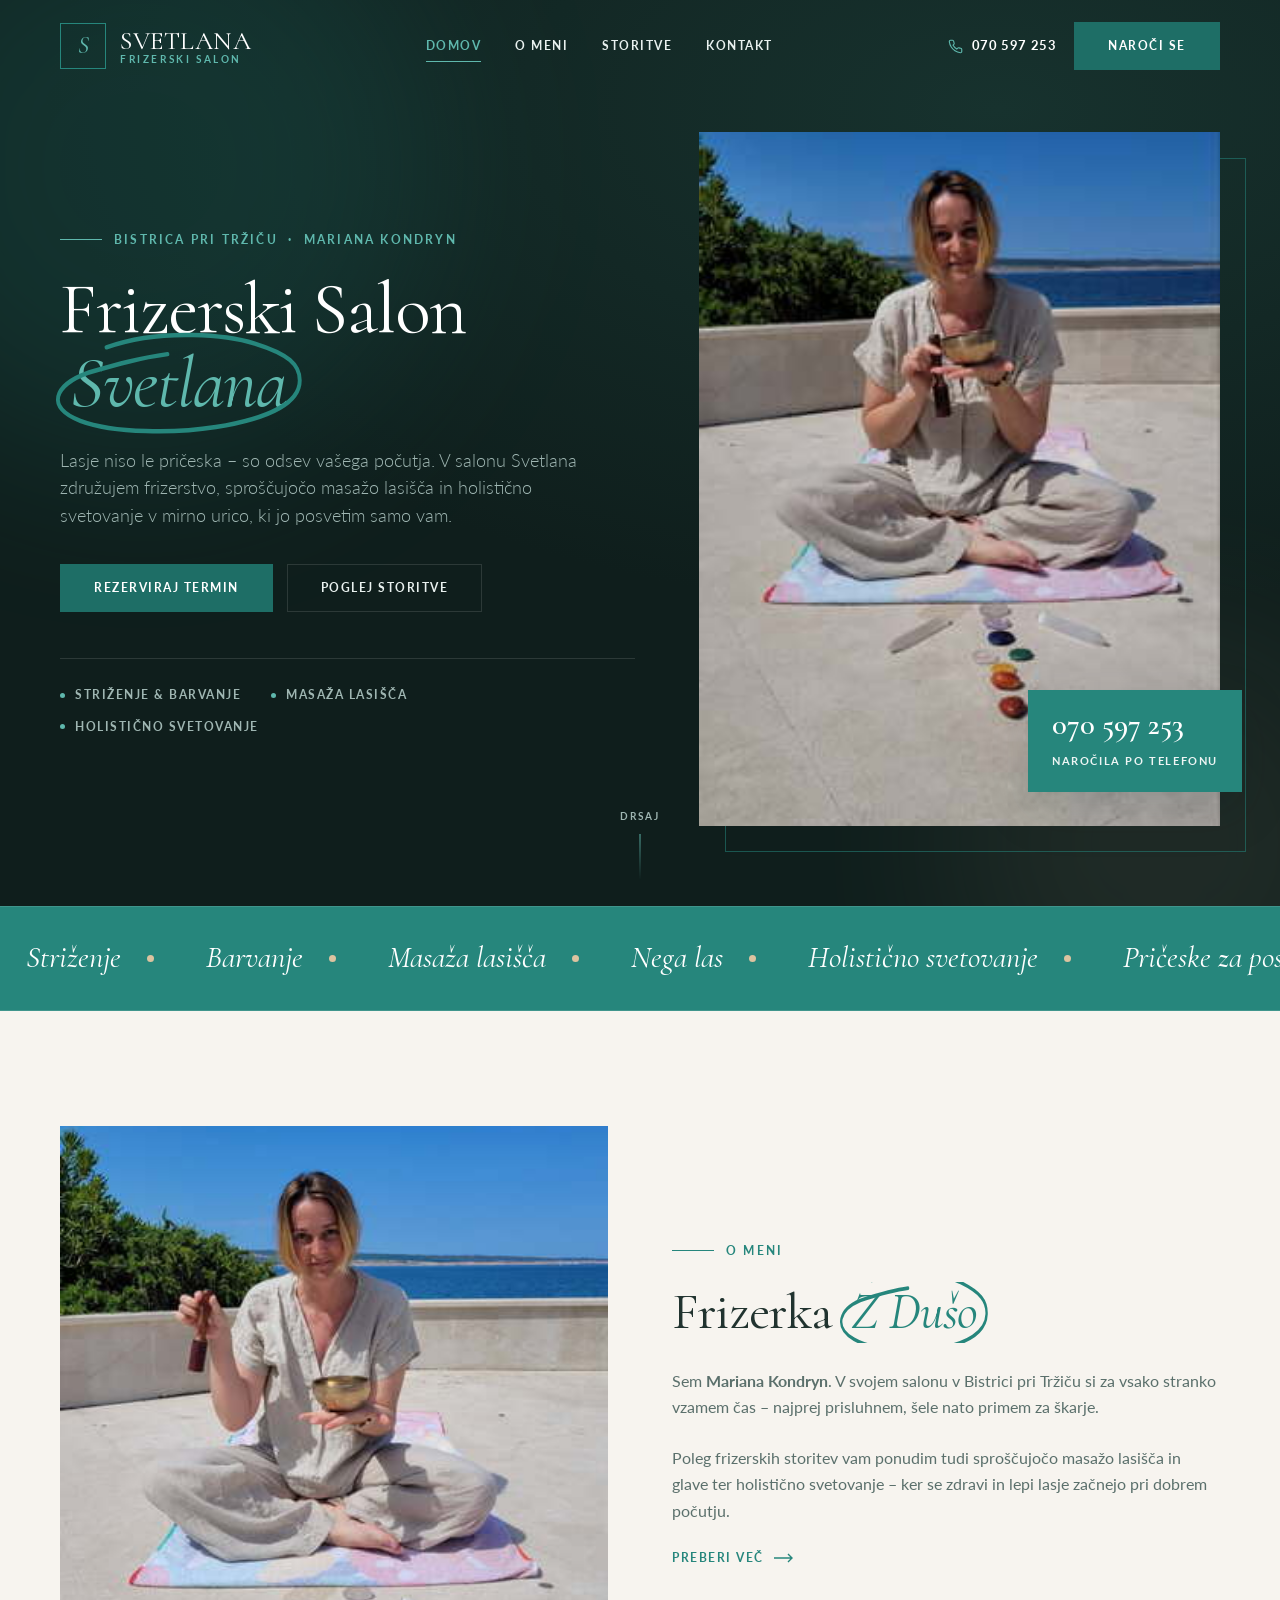
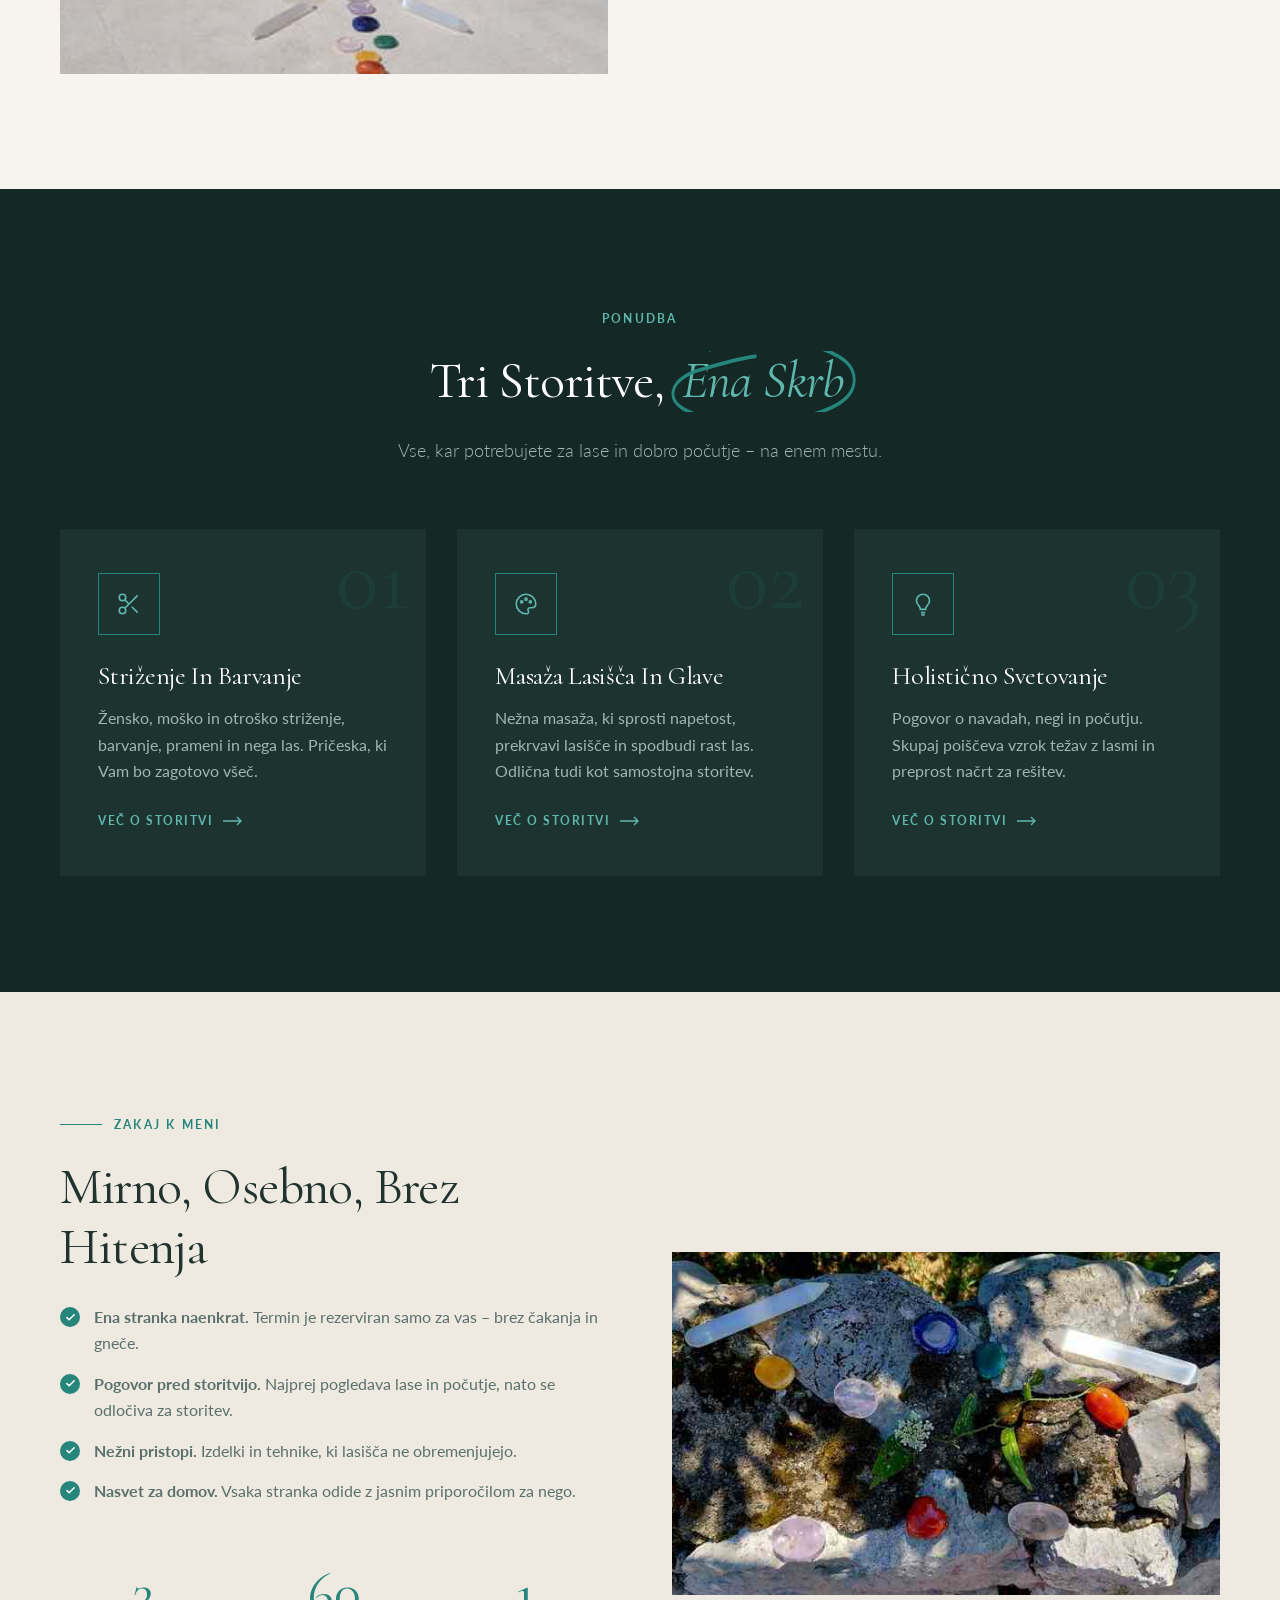
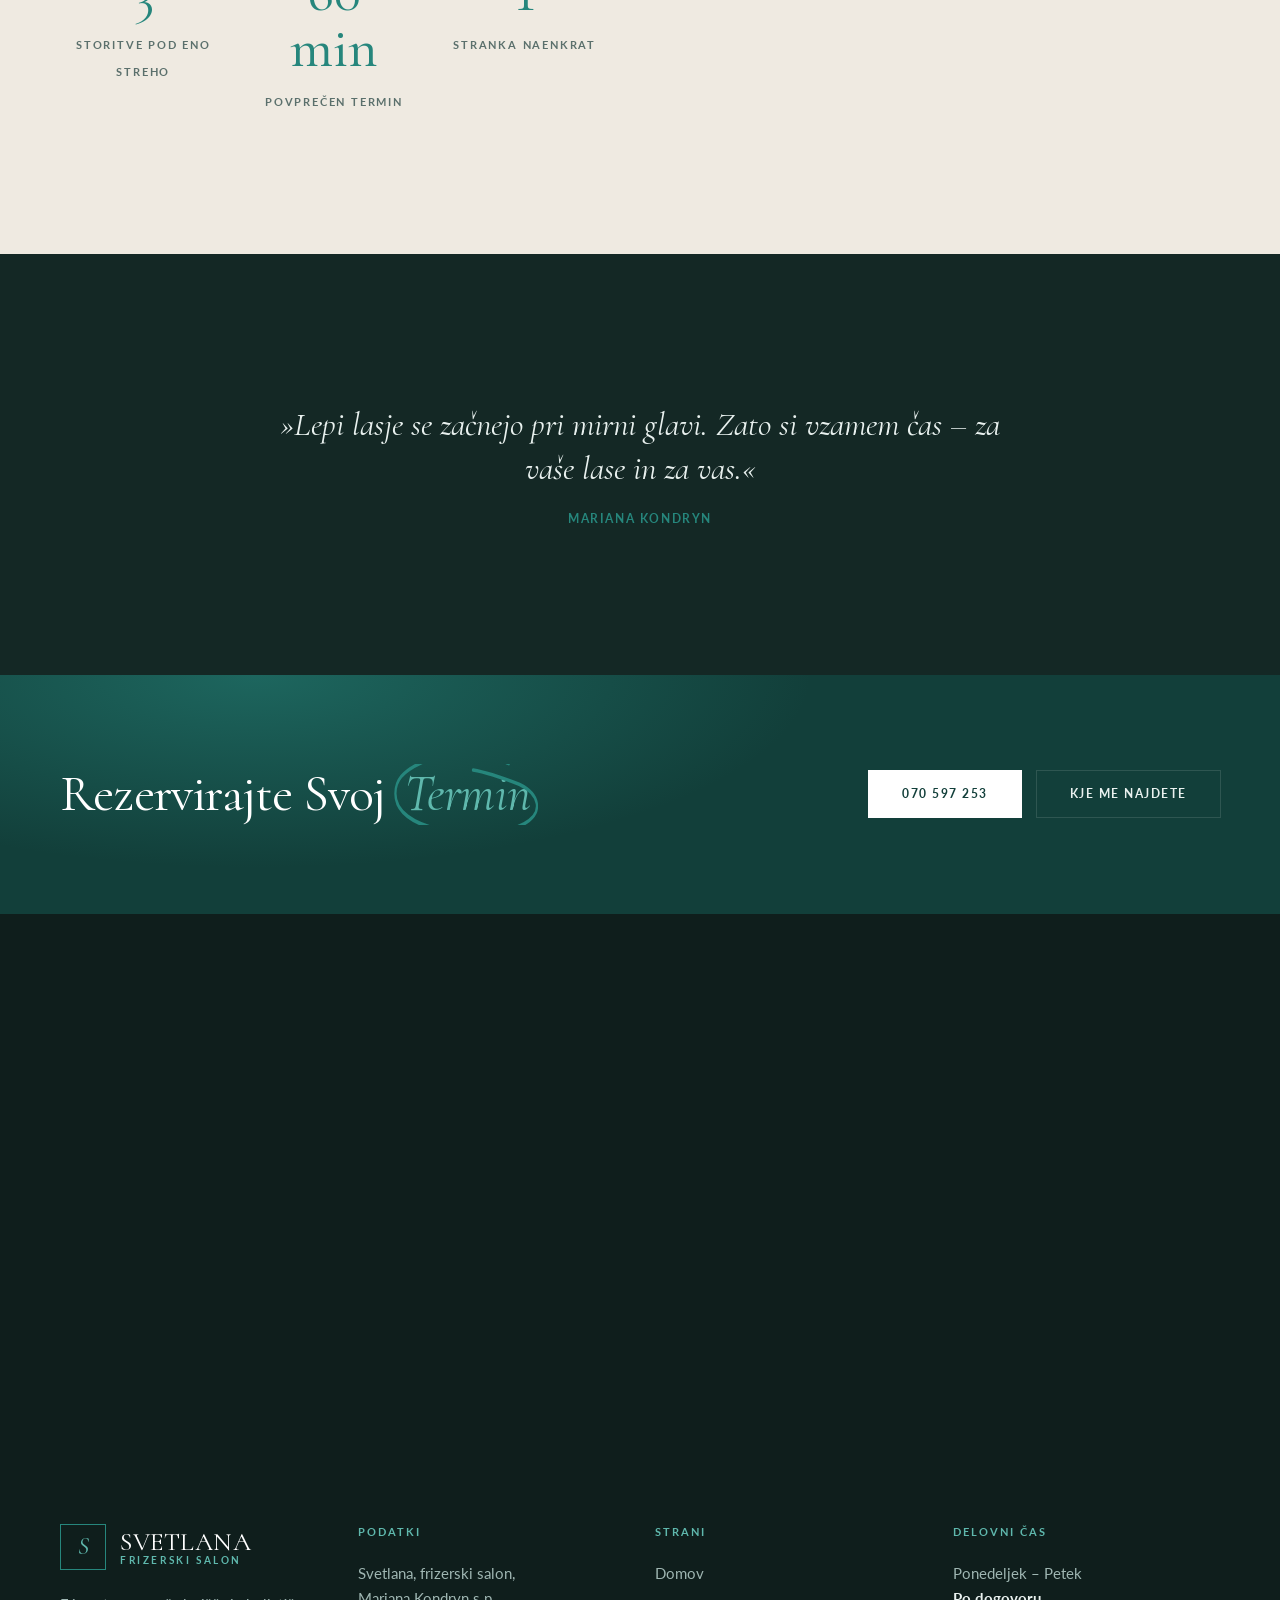
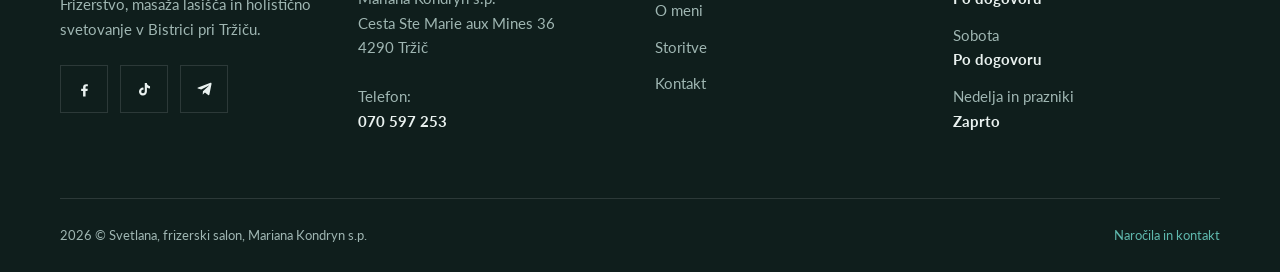
==== commit d8cf1eb2: "fixes" ====
--- a/index.html
+++ b/index.html
@@ -244,7 +244,7 @@
         <h3>Striženje in barvanje</h3>
         <p>
           Žensko, moško in otroško striženje, barvanje, prameni in nega las.
-          Pričeska, ki jo boste doma zlahka ponovili.
+          Pričeska, ki Vam bo zagotovo všeč.
         </p>
         <a class="link-arrow" href="storitve.html#strizenje">
           Več o storitvi
@@ -276,7 +276,7 @@
         <h3>Holistično svetovanje</h3>
         <p>
           Pogovor o navadah, negi in počutju. Skupaj poiščeva vzrok težav
-          z lasmi in preprost načrt, ki ga zmorete v vsakdanu.
+          z lasmi in preprost načrt za rešitev.
         </p>
         <a class="link-arrow" href="storitve.html#svetovanje">
           Več o storitvi
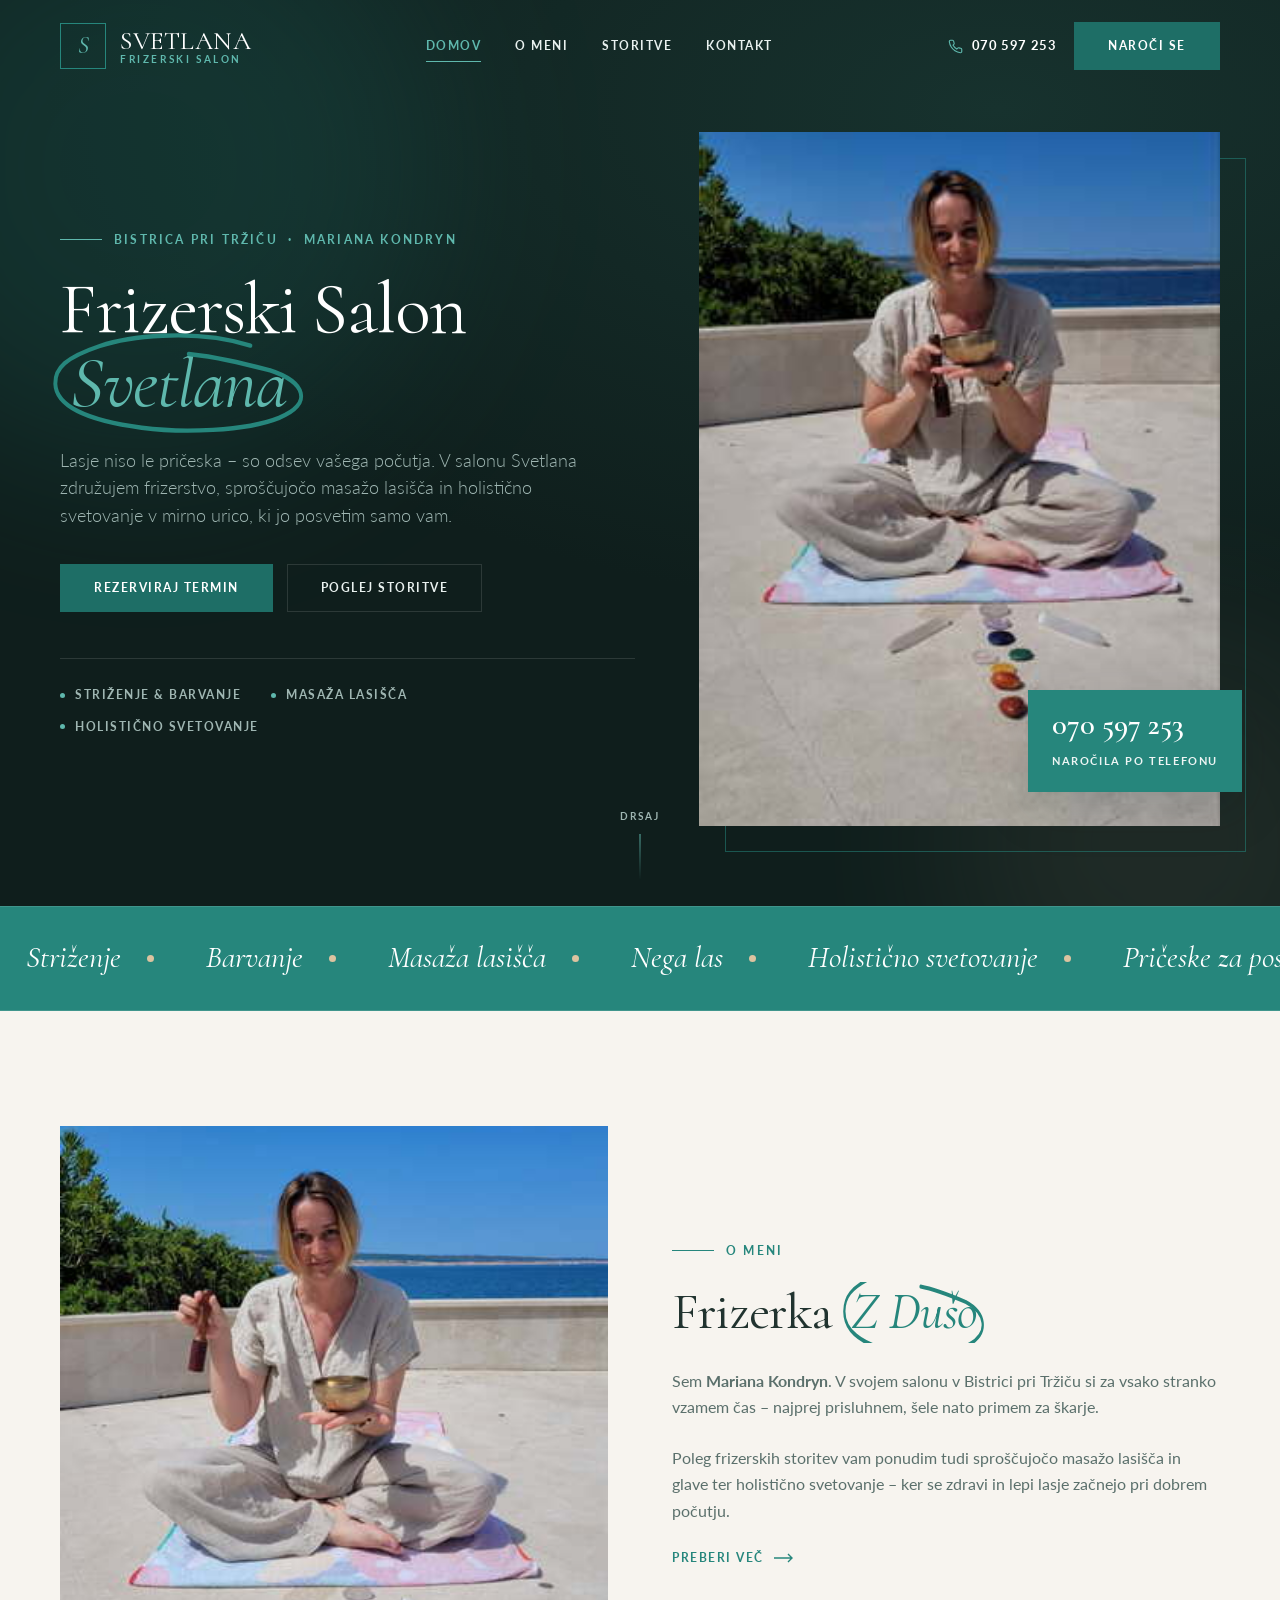
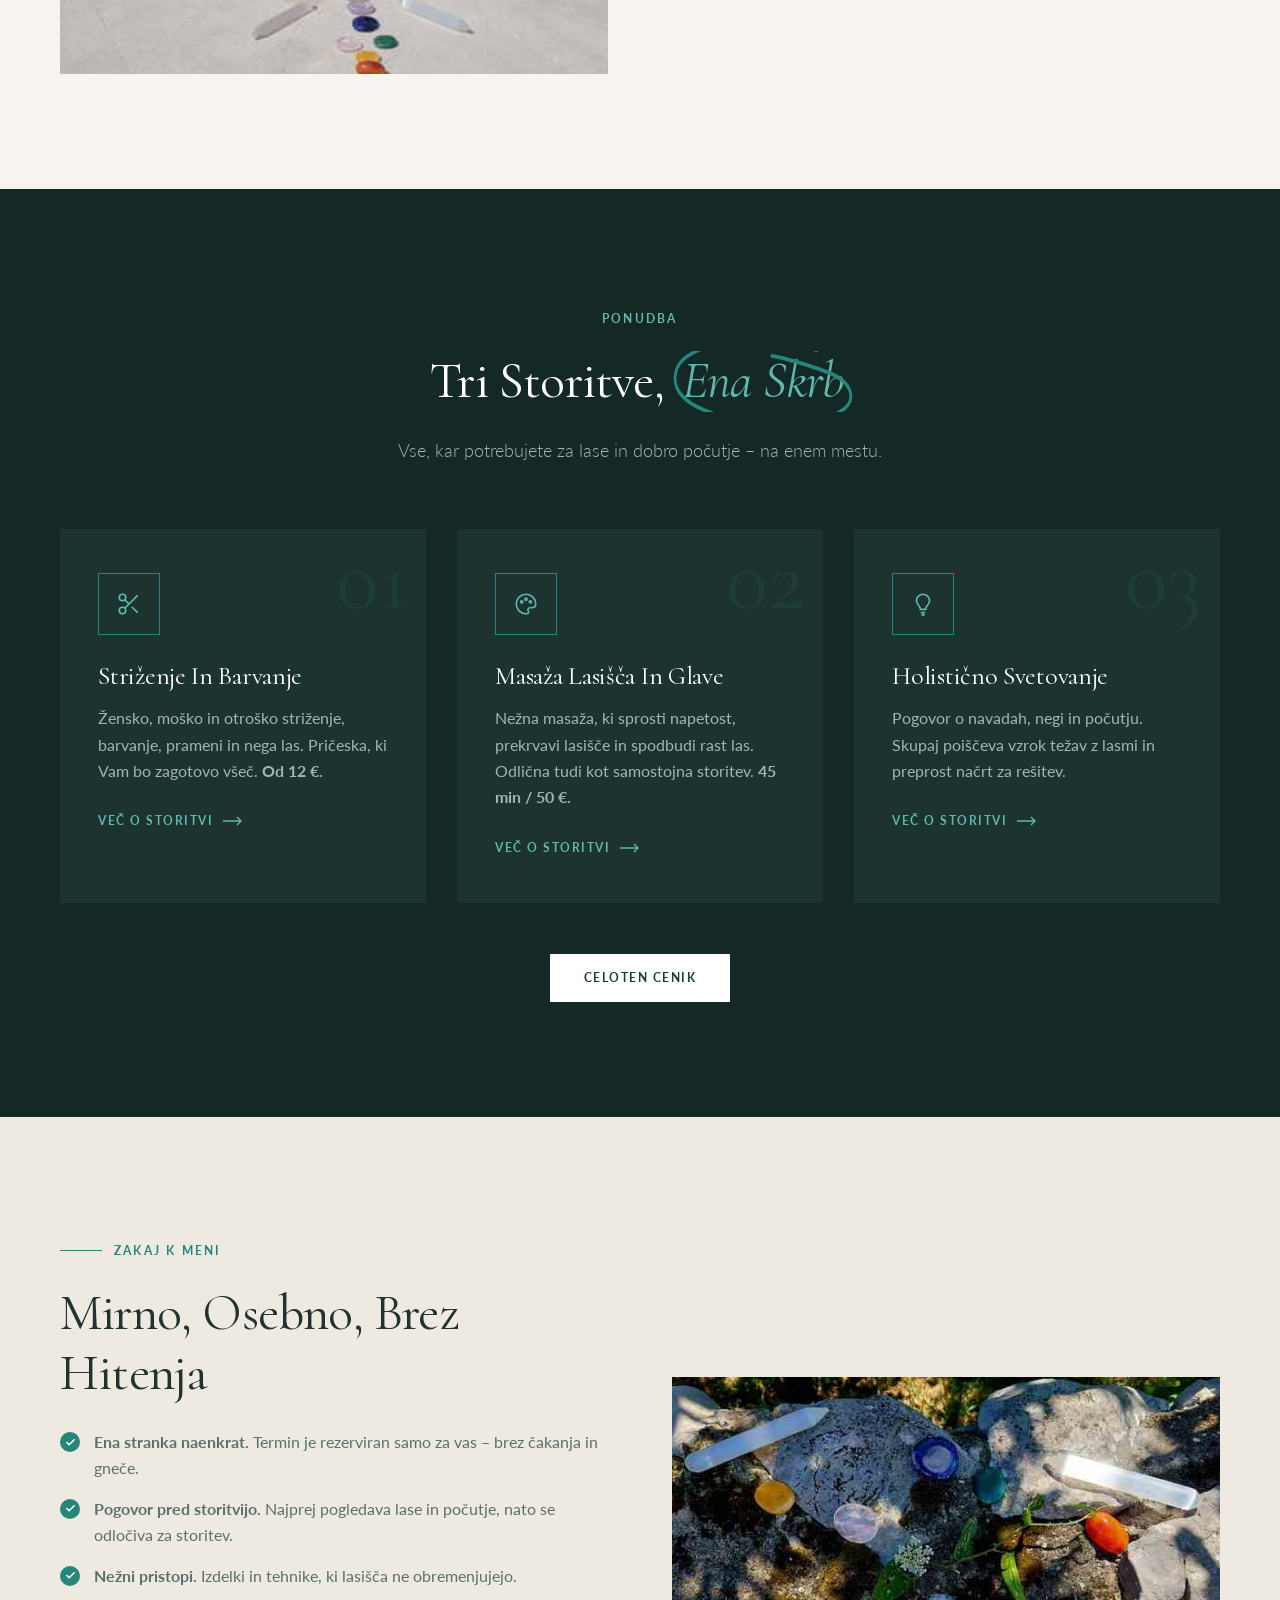
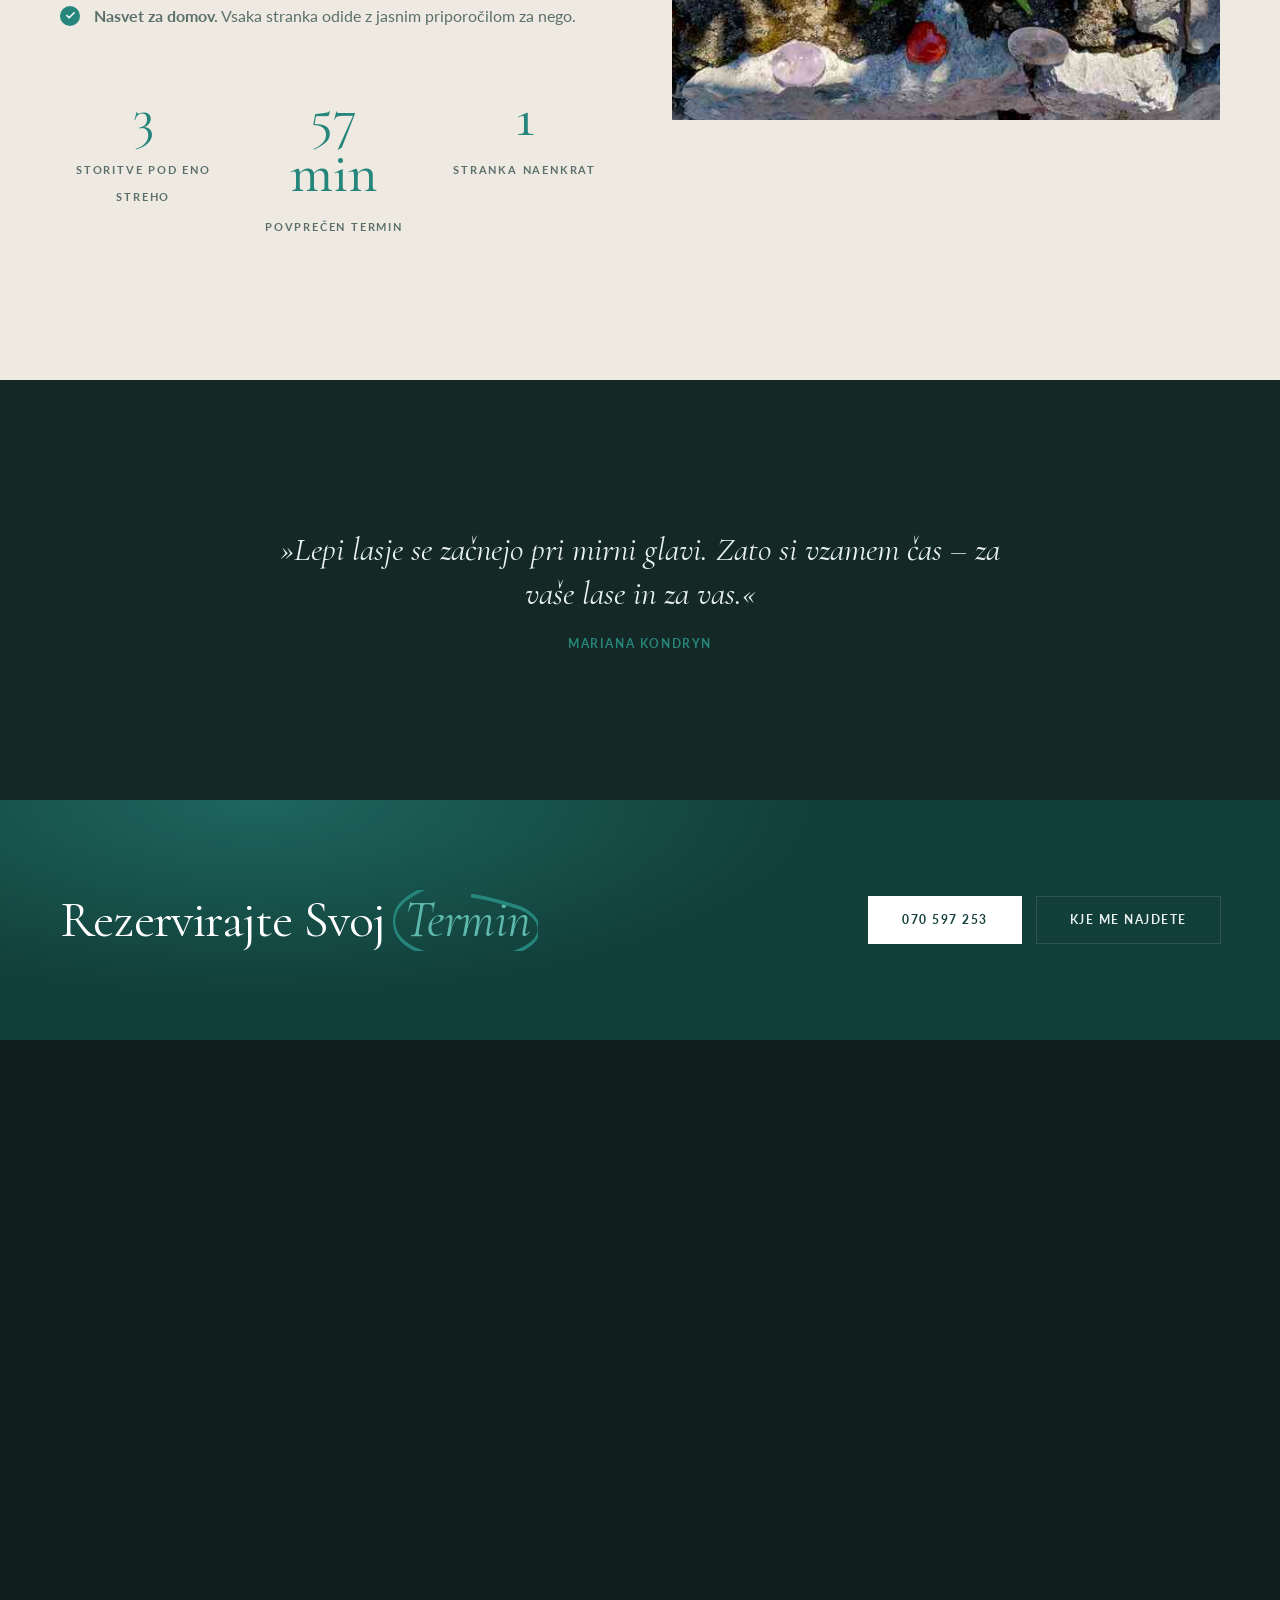
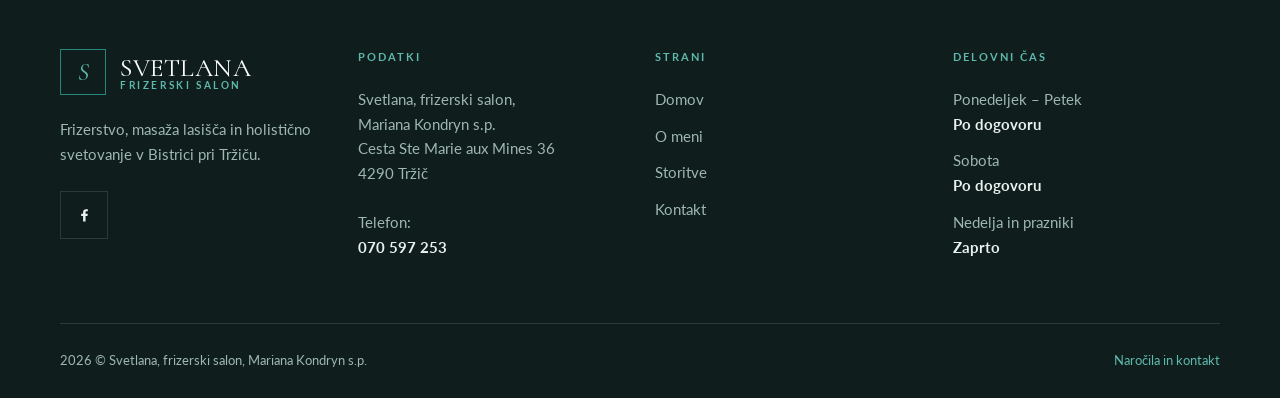
==== commit 182e97fc: "popravljen cenik" ====
--- a/index.html
+++ b/index.html
@@ -39,8 +39,11 @@
   "areaServed": "Tržič, Bistrica pri Tržiču, Gorenjska",
   "priceRange": "€€",
   "makesOffer": [
-    { "@type": "Offer", "name": "Striženje in barvanje las" },
-    { "@type": "Offer", "name": "Masaža lasišča in glave" },
+    { "@type": "Offer", "name": "Moško striženje", "price": "15", "priceCurrency": "EUR" },
+    { "@type": "Offer", "name": "Žensko striženje", "price": "30", "priceCurrency": "EUR" },
+    { "@type": "Offer", "name": "Otroško striženje", "price": "12", "priceCurrency": "EUR" },
+    { "@type": "Offer", "name": "Barvanje las", "price": "45", "priceCurrency": "EUR" },
+    { "@type": "Offer", "name": "Masaža lasišča in glave", "price": "50", "priceCurrency": "EUR" },
     { "@type": "Offer", "name": "Holistično svetovanje" }
   ]
 }
@@ -244,7 +247,7 @@
         <h3>Striženje in barvanje</h3>
         <p>
           Žensko, moško in otroško striženje, barvanje, prameni in nega las.
-          Pričeska, ki Vam bo zagotovo všeč.
+          Pričeska, ki Vam bo zagotovo všeč. <strong>Od 12 €.</strong>
         </p>
         <a class="link-arrow" href="storitve.html#strizenje">
           Več o storitvi
@@ -260,7 +263,7 @@
         <h3>Masaža lasišča in glave</h3>
         <p>
           Nežna masaža, ki sprosti napetost, prekrvavi lasišče in spodbudi
-          rast las. Odlična tudi kot samostojna storitev.
+          rast las. Odlična tudi kot samostojna storitev. <strong>45 min / 50 €.</strong>
         </p>
         <a class="link-arrow" href="storitve.html#masaza">
           Več o storitvi
@@ -285,6 +288,11 @@
       </article>
 
     </div>
+
+    <div class="btn-row center" data-reveal style="justify-content:center;margin-top:clamp(36px,4vw,56px)">
+      <a class="btn btn--light" href="storitve.html#cenik"><span>Celoten cenik</span></a>
+    </div>
+
   </div>
 </section>
 
@@ -382,14 +390,8 @@
         </p>
         <div class="socials">
           <!-- POVEZAVE: v NAVODILA.md je opisano, kam vpišete prave naslove profilov -->
-          <a href="#" aria-label="Facebook" title="Facebook">
+          <a href="https://www.facebook.com/marjana.makarov" aria-label="Facebook" title="Facebook">
             <svg width="17" height="17" viewBox="0 0 24 24" fill="currentColor" aria-hidden="true"><path d="M13.5 22v-8h2.7l.4-3.1h-3.1V8.9c0-.9.25-1.5 1.55-1.5H16.7V4.6c-.3 0-1.3-.1-2.5-.1-2.5 0-4.2 1.5-4.2 4.3v2.1H7.3V14h2.7v8h3.5z"/></svg>
-          </a>
-          <a href="#" aria-label="TikTok" title="TikTok">
-            <svg width="17" height="17" viewBox="0 0 24 24" fill="currentColor" aria-hidden="true"><path d="M16.6 5.8a4.8 4.8 0 0 1-1.2-3.1h-3v12.2a2.5 2.5 0 1 1-1.8-2.4V9.4a5.6 5.6 0 1 0 4.8 5.5V9.1a7.8 7.8 0 0 0 4.4 1.4V7.5a4.8 4.8 0 0 1-3.2-1.7z"/></svg>
-          </a>
-          <a href="#" aria-label="Telegram" title="Telegram">
-            <svg width="17" height="17" viewBox="0 0 24 24" fill="currentColor" aria-hidden="true"><path d="M21.9 4.3 18.9 19c-.2 1-.8 1.3-1.7.8l-4.6-3.4-2.2 2.1c-.25.25-.45.45-.9.45l.3-4.6 8.4-7.6c.35-.3-.1-.5-.6-.2L7.3 12.1 2.8 10.7c-1-.3-1-1 .2-1.45l17.5-6.75c.8-.3 1.55.2 1.4 1.8z"/></svg>
           </a>
         </div>
       </div>
--- a/css/style.css
+++ b/css/style.css
@@ -647,6 +647,38 @@
   font-style: normal; font-size: 12px; font-weight: 600;
   text-transform: uppercase; letter-spacing: 1.4px; color: var(--brand);
 }
+.section--dark .price-list em { color: var(--brand-light); }
+
+/* --- cenik: prava številčna cena namesto »po dogovoru« --- */
+.price-list--cenik li { padding: 12px 0; gap: 12px; }
+.price-list--cenik li:last-child { border-bottom: none; }
+.price-list--cenik b { font-weight: 500; }
+.price-list--cenik em {
+  font-size: 16px; font-weight: 600;
+  text-transform: none; letter-spacing: 0; white-space: nowrap;
+}
+.price-list--cenik .dur {
+  font-style: normal; font-size: 12px; font-weight: 600;
+  text-transform: uppercase; letter-spacing: 1.2px;
+  color: var(--muted-on-light); white-space: nowrap;
+}
+.section--dark .price-list--cenik .dur { color: var(--muted-on-dark); }
+
+/* skupine cenika */
+.cenik-grid { display: grid; grid-template-columns: repeat(2, 1fr); gap: clamp(30px, 3.4vw, 56px); }
+.cenik-group { min-width: 0; }
+.cenik-group > h3 {
+  font-size: clamp(20px, 1.9vw, 26px); margin-bottom: 6px;
+}
+.cenik-group__note {
+  font-size: 13px; margin: 0 0 14px;
+}
+.cenik-foot {
+  margin-top: clamp(34px, 4vw, 56px);
+  padding-top: 26px; border-top: 1px dashed var(--line-light);
+  font-size: 14px;
+}
+.section--dark .cenik-foot { border-top-color: var(--line-dark); }
 
 /* števci */
 .stats { display: grid; grid-template-columns: repeat(3, 1fr); gap: 24px; }
@@ -859,6 +891,7 @@
   .nav, .header-phone { display: none; }
   .burger { display: flex; }
   .split, .grid--2 { grid-template-columns: 1fr; }
+  .cenik-grid { grid-template-columns: 1fr; }
   .split--reverse .split__media { order: 0; }
   .hero { min-height: auto; padding-top: calc(var(--header-h) + 60px); }
   .scroll-hint { display: none; }
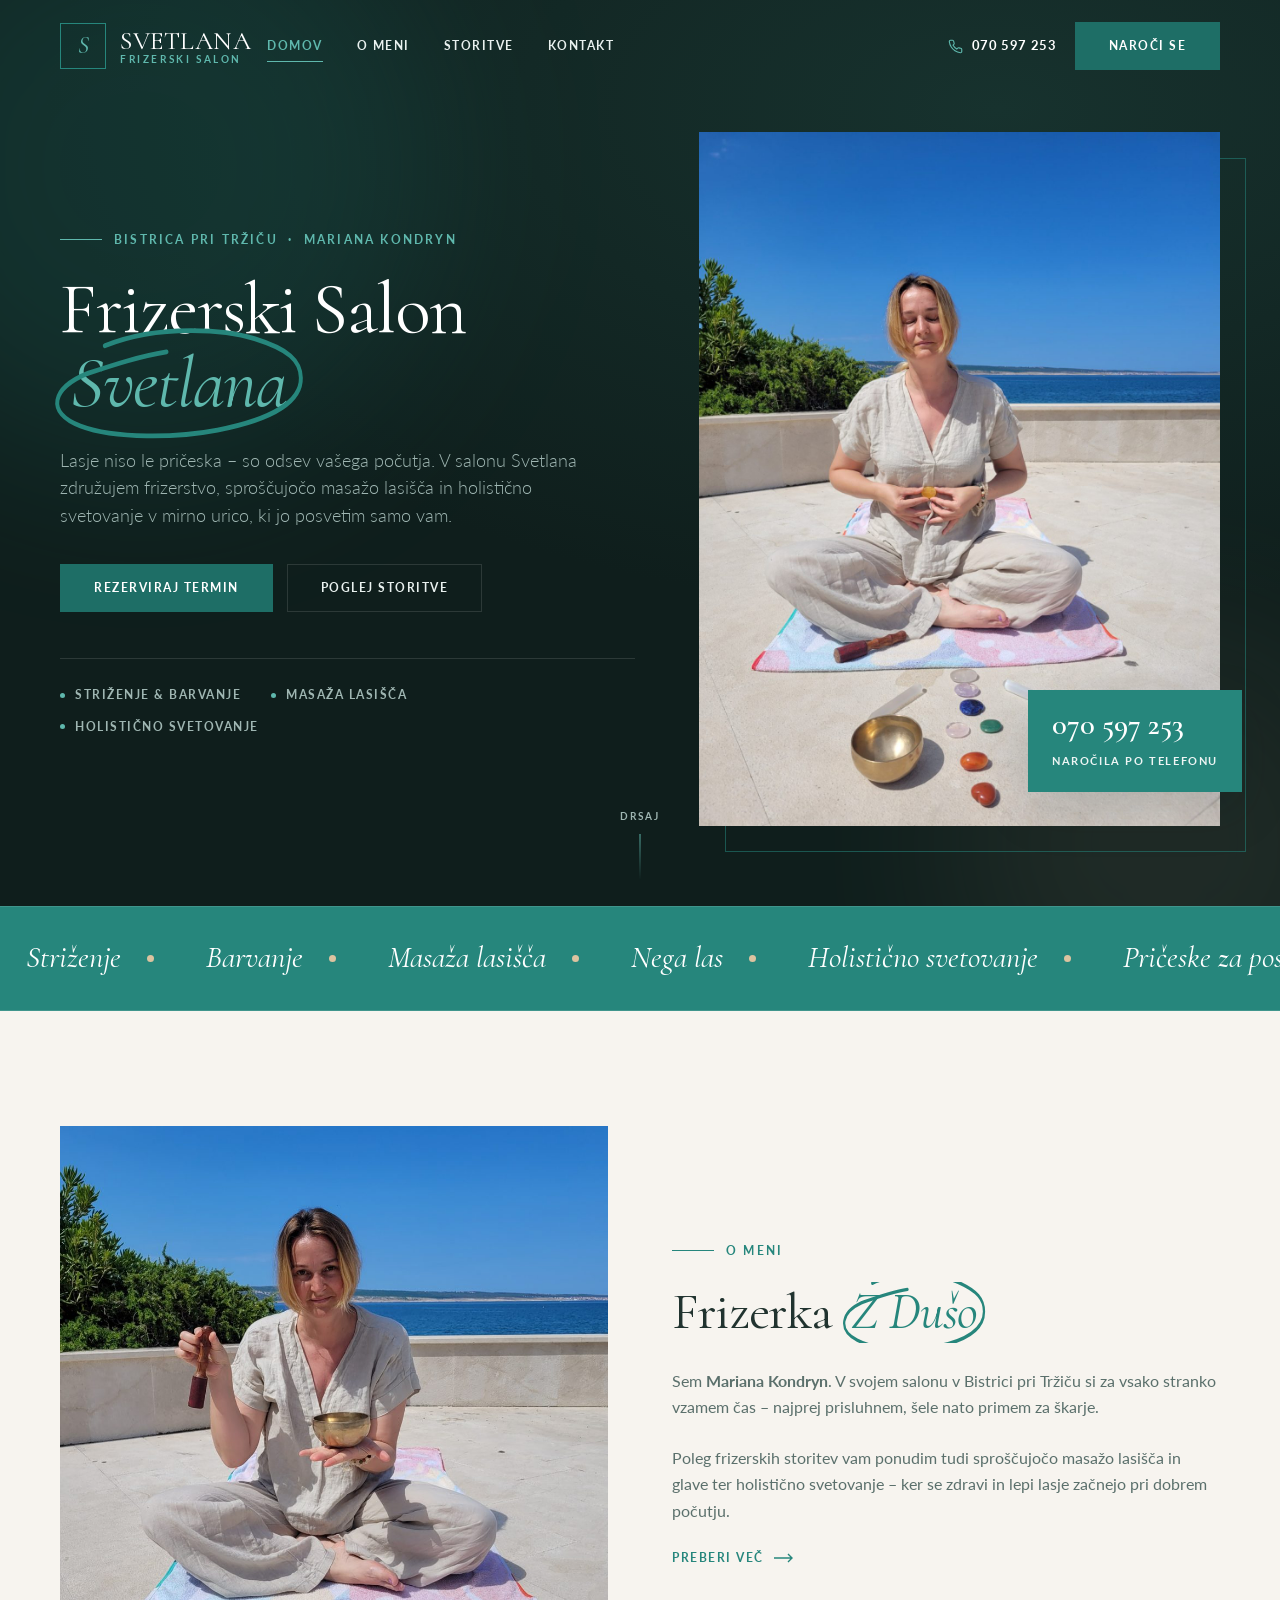
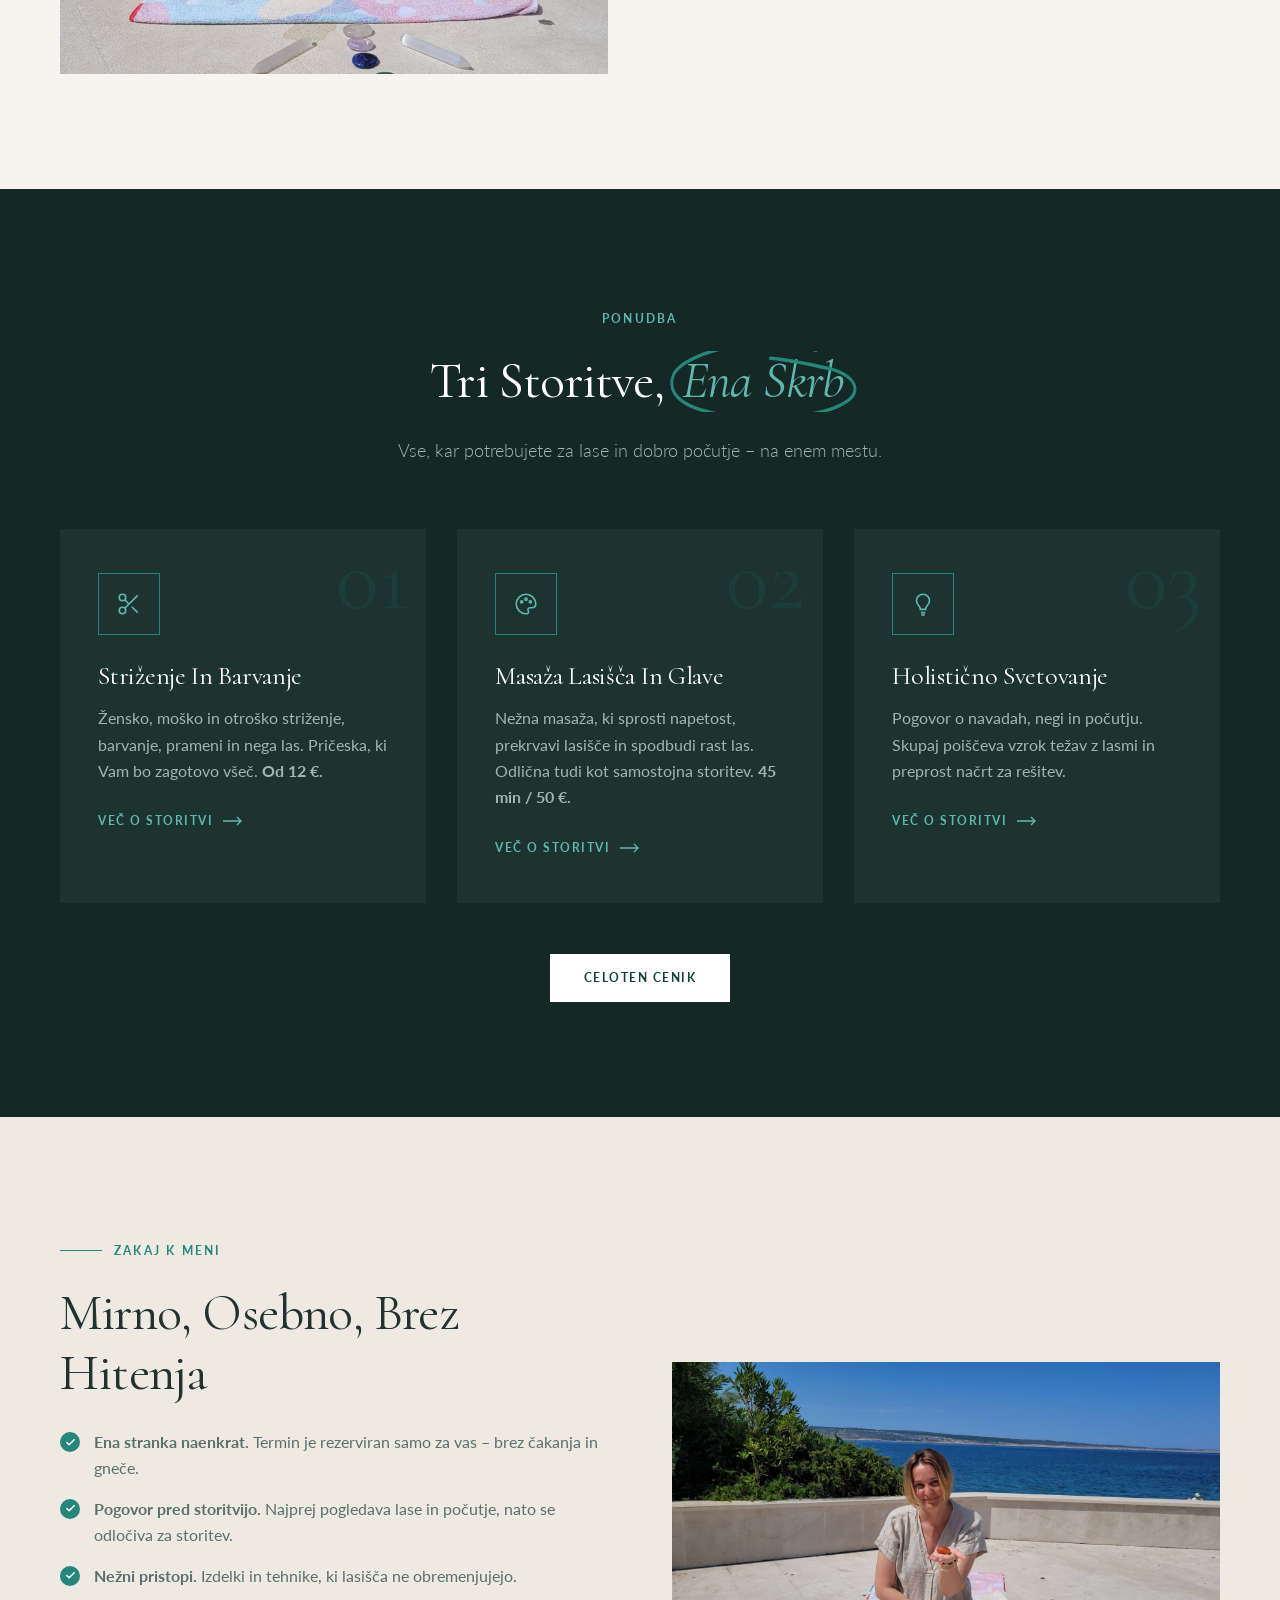
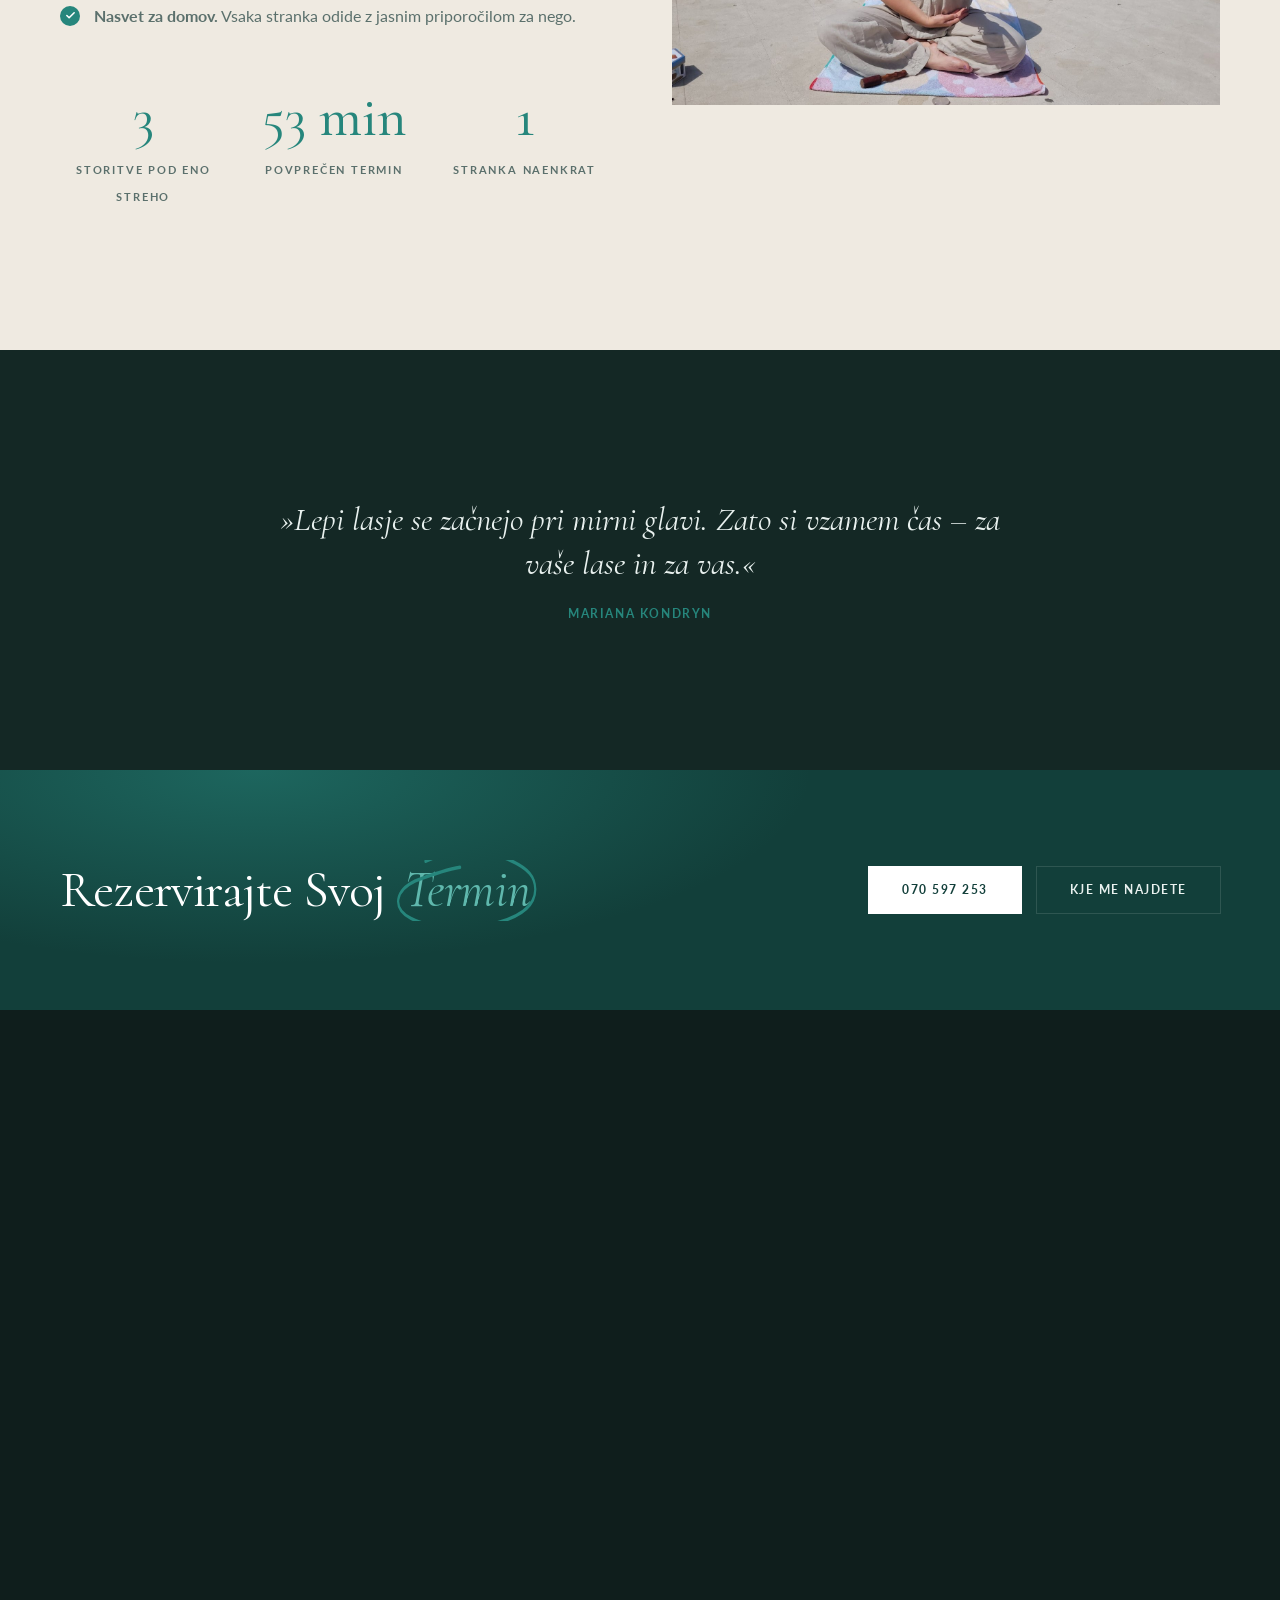
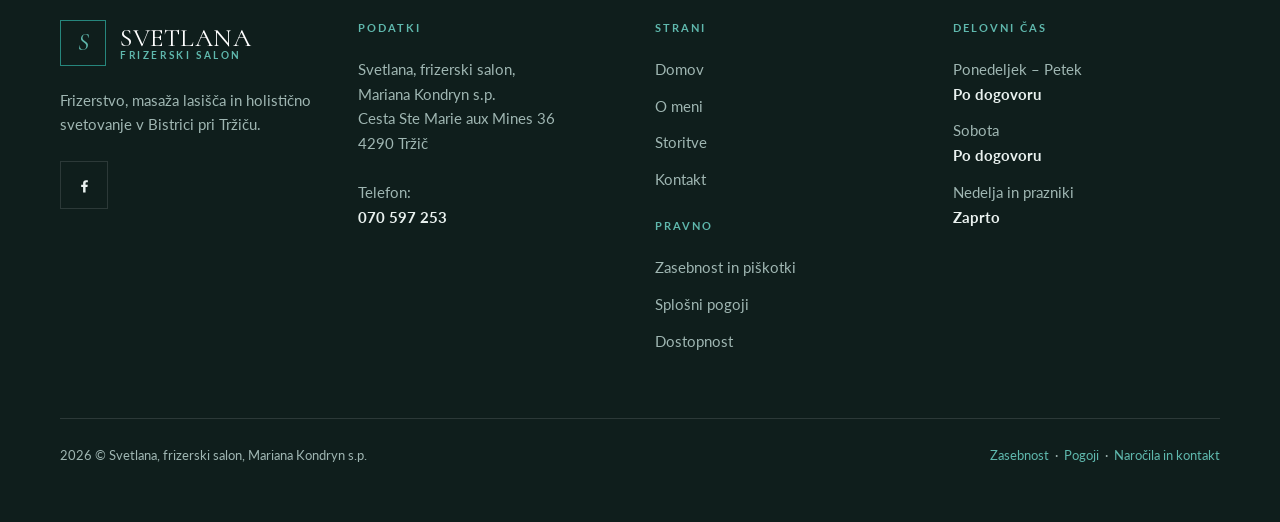
==== commit fcc71cf3: "visual fixes and GDPR consent addition" ====
--- a/index.html
+++ b/index.html
@@ -20,7 +20,6 @@
 <link rel="stylesheet" href="css/pisave.css">
 <link rel="stylesheet" href="css/style.css">
 
-<!-- Podatki za Google (lokalno podjetje) -->
 <script type="application/ld+json">
 {
   "@context": "https://schema.org",
@@ -55,7 +54,6 @@
 
 <div class="progress" aria-hidden="true"></div>
 
-<!-- ======================= GLAVA ======================= -->
 <header class="site-header">
   <div class="container">
 
@@ -80,8 +78,9 @@
         070 597 253
       </a>
       <a class="btn" href="kontakt.html"><span>Naroči se</span></a>
-      <button class="burger" type="button" aria-expanded="false" aria-controls="mobilni-meni" aria-label="Meni">
-        <span></span><span></span><span></span>
+      <button class="burger" type="button" aria-expanded="false" aria-controls="mobilni-meni">
+        <span class="burger__icon" aria-hidden="true"><span></span><span></span><span></span></span>
+        <span class="burger__label">Meni</span>
       </button>
     </div>
 
@@ -98,7 +97,6 @@
 
 <main id="vsebina">
 
-<!-- ======================= JUNAK ======================= -->
 <section class="hero">
   <span class="hero__glow hero__glow--1" aria-hidden="true"></span>
   <span class="hero__glow hero__glow--2" aria-hidden="true"></span>
@@ -138,8 +136,7 @@
     <div class="hero__media load-in d3">
       <div class="photo-frame" data-parallax="0.04">
         <figure class="photo photo--portrait">
-          <!-- SLIKA: portret / notranjost salona.  Datoteka: slike/naslovna.jpg -->
-          <img src="slike/naslovna.jpg" alt="Mariana Kondryn v frizerskem salonu Svetlana v Bistrici pri Tržiču" width="900" height="1200">
+          <img src="slike/naslovna.jpg" alt="Mariana Kondryn med sproščanjem s pojočo skledo in čakra kamni" width="1200" height="1600" fetchpriority="high" decoding="async">
           <figcaption class="photo__hint">slike/naslovna.jpg</figcaption>
         </figure>
         <div class="photo-badge">
@@ -157,7 +154,6 @@
   </div>
 </section>
 
-<!-- ======================= TEKOČI NAPIS ======================= -->
 <div class="marquee" aria-hidden="true">
   <div class="marquee__track">
     <div class="marquee__group">
@@ -171,7 +167,6 @@
   </div>
 </div>
 
-<!-- ======================= O MENI ======================= -->
 <section class="section section--light">
   <div class="container">
     <div class="split">
@@ -179,9 +174,8 @@
       <div class="split__media" data-reveal="left">
         <div class="photo-frame">
           <figure class="photo photo--square">
-            <!-- SLIKA: portret Mariane.  Datoteka: slike/o-meni.jpg -->
-            <img src="slike/o-meni.jpg" alt="Mariana Kondryn, frizerka in lastnica salona Svetlana" width="900" height="900">
-            <figcaption class="photo__hint">slike/o-meni.jpg</figcaption>
+            <img src="slike/o-meni-kvadrat.jpg" alt="Mariana Kondryn, frizerka in lastnica salona Svetlana" width="1000" height="1000" loading="lazy" decoding="async">
+            <figcaption class="photo__hint">slike/o-meni-kvadrat.jpg</figcaption>
           </figure>
         </div>
       </div>
@@ -218,7 +212,6 @@
   </div>
 </section>
 
-<!-- ======================= STORITVE ======================= -->
 <section class="section section--dark">
   <div class="container">
 
@@ -296,7 +289,6 @@
   </div>
 </section>
 
-<!-- ======================= ZAKAJ K MENI ======================= -->
 <section class="section section--light2">
   <div class="container">
     <div class="split split--reverse">
@@ -304,8 +296,7 @@
       <div class="split__media" data-reveal="right">
         <div class="photo-frame">
           <figure class="photo photo--wide">
-            <!-- SLIKA: notranjost salona.  Datoteka: slike/salon.jpg -->
-            <img src="slike/salon.jpg" alt="Notranjost frizerskega salona Svetlana" width="1200" height="750">
+            <img src="slike/salon.jpg" alt="Mariana Kondryn s pojočo skledo – umirjen pristop, ki ga prinaša tudi v salon" width="1600" height="1000" loading="lazy" decoding="async">
             <figcaption class="photo__hint">slike/salon.jpg</figcaption>
           </figure>
         </div>
@@ -333,7 +324,6 @@
   </div>
 </section>
 
-<!-- ======================= CITAT ======================= -->
 <section class="section section--dark">
   <div class="container container--narrow center">
     <blockquote class="quote" data-reveal="zoom" style="border:0;padding:0;text-align:center">
@@ -343,7 +333,6 @@
   </div>
 </section>
 
-<!-- ======================= CTA ======================= -->
 <section class="cta">
   <div class="container">
     <h2 data-reveal="left">
@@ -361,7 +350,6 @@
   </div>
 </section>
 
-<!-- ======================= ZEMLJEVID ======================= -->
 <section class="map" data-reveal="mask" aria-label="Zemljevid lokacije salona">
   <iframe
     title="Cesta Ste Marie aux Mines 36, 4290 Tržič"
@@ -371,7 +359,6 @@
 
 </main>
 
-<!-- ======================= NOGA ======================= -->
 <footer class="site-footer">
   <div class="container">
     <div class="grid grid--4">
@@ -389,8 +376,7 @@
           v Bistrici pri Tržiču.
         </p>
         <div class="socials">
-          <!-- POVEZAVE: v NAVODILA.md je opisano, kam vpišete prave naslove profilov -->
-          <a href="https://www.facebook.com/marjana.makarov" aria-label="Facebook" title="Facebook">
+          <a href="https://www.facebook.com/marjana.makarov" target="_blank" rel="noopener" aria-label="Facebook – Frizerski salon Svetlana" title="Facebook">
             <svg width="17" height="17" viewBox="0 0 24 24" fill="currentColor" aria-hidden="true"><path d="M13.5 22v-8h2.7l.4-3.1h-3.1V8.9c0-.9.25-1.5 1.55-1.5H16.7V4.6c-.3 0-1.3-.1-2.5-.1-2.5 0-4.2 1.5-4.2 4.3v2.1H7.3V14h2.7v8h3.5z"/></svg>
           </a>
         </div>
@@ -417,6 +403,13 @@
           <li><a href="storitve.html">Storitve</a></li>
           <li><a href="kontakt.html">Kontakt</a></li>
         </ul>
+
+        <h5 style="margin-top:26px">Pravno</h5>
+        <ul>
+          <li><a href="zasebnost.html">Zasebnost in piškotki</a></li>
+          <li><a href="pogoji.html">Splošni pogoji</a></li>
+          <li><a href="dostopnost.html">Dostopnost</a></li>
+        </ul>
       </div>
 
       <div>
@@ -432,7 +425,7 @@
 
     <div class="footer-bottom">
       <span>2026 © Svetlana, frizerski salon, Mariana Kondryn s.p.</span>
-      <span><a href="kontakt.html">Naročila in kontakt</a></span>
+      <span><a href="zasebnost.html">Zasebnost</a> &nbsp;·&nbsp; <a href="pogoji.html">Pogoji</a> &nbsp;·&nbsp; <a href="kontakt.html">Naročila in kontakt</a></span>
     </div>
   </div>
 </footer>
--- a/css/pisave.css
+++ b/css/pisave.css
@@ -1,6 +1,3 @@
-/* Lokalno shranjene pisave (latinica + latin-ext -> šumniki č š ž).
-   Neodvisno od Google Fonts; deluje tudi brez interneta. */
-
 @font-face {
   font-family: 'Lato';
   font-style: normal;
--- a/css/style.css
+++ b/css/style.css
@@ -1,61 +1,42 @@
-/* =====================================================================
-   SVETLANA — frizerski salon, Mariana Kondryn s.p.
-   Glavna CSS tema.  Vse barve so zbrane spodaj v :root —
-   če želite karkoli spremeniti, spremenite samo to eno mesto.
-   ===================================================================== */
-
 :root {
 
-  /* --- BLAGOVNA BARVA (želja stranke) ---------------------------- */
-  --brand:        #26867c;   /* osnovna barva salona                 */
-  --brand-dark:   #1e6e66;   /* temnejša – gumbi, hover              */
-  --brand-deep:   #123f3a;   /* najtemnejša – ozadja, sence          */
-  --brand-light:  #5fb8ad;   /* svetlejša – povezave na temnem       */
-  --brand-pale:   #a9dbd4;   /* zelo svetla – drobni poudarki        */
-
-  /* --- KOMPLEMENTARNA TOPLA BARVA (peščena, umirja zeleno) ------- */
+  --brand:        #26867c;
+  --brand-dark:   #1e6e66;
+  --brand-deep:   #123f3a;
+  --brand-light:  #5fb8ad;
+  --brand-pale:   #a9dbd4;
   --sand:         #dcc3a0;
   --sand-soft:    #f0e6d8;
 
-  /* --- NEVTRALNE (namesto črne: temna z rahlim zelenim pridihom) -- */
-  --ink:          #0f1e1c;   /* glavno temno ozadje                  */
-  --ink-2:        #142825;   /* izmenično temno ozadje               */
-  --ink-3:        #1c3330;   /* kartice na temnem                    */
-  --cream:        #f7f4ef;   /* svetlo ozadje                        */
-  --cream-2:      #efeae1;   /* svetlo ozadje, izmenično            */
+  --ink:          #0f1e1c;
+  --ink-2:        #142825;
+  --ink-3:        #1c3330;
+  --cream:        #f7f4ef;
+  --cream-2:      #efeae1;
   --white:        #ffffff;
 
-  /* --- BESEDILO --------------------------------------------------- */
   --text-on-dark:  #e9f1ef;
   --muted-on-dark: #9fb6b2;
   --text-on-light: #21332f;
   --muted-on-light:#5b706c;
 
-  /* --- ČRTE IN SENCE --------------------------------------------- */
   --line-dark:  rgba(255, 255, 255, .12);
   --line-light: rgba(18, 63, 58, .14);
   --shadow-sm:  0 6px 24px rgba(9, 30, 28, .10);
   --shadow-md:  0 18px 50px rgba(9, 30, 28, .16);
   --shadow-lg:  0 30px 80px rgba(9, 30, 28, .28);
 
-  /* --- TIPOGRAFIJA ------------------------------------------------ */
   --font-title: "Cormorant", "Times New Roman", serif;
   --font-body:  "Lato", -apple-system, "Segoe UI", Helvetica, Arial, sans-serif;
 
-  /* --- POSTAVITEV ------------------------------------------------- */
   --container: 1340px;
   --pad-x: clamp(20px, 5vw, 60px);
   --section-y: clamp(72px, 9vw, 140px);
   --header-h: 92px;
 
-  /* --- ANIMACIJE -------------------------------------------------- */
   --ease: cubic-bezier(.22, .61, .36, 1);
   --ease-out: cubic-bezier(.16, 1, .3, 1);
 }
-
-/* =====================================================================
-   1. OSNOVE
-   ===================================================================== */
 
 *, *::before, *::after { box-sizing: border-box; }
 
@@ -114,10 +95,6 @@
 }
 .skip-link:focus { left: 0; }
 
-/* =====================================================================
-   2. POMOŽNI RAZREDI
-   ===================================================================== */
-
 .container {
   width: 100%;
   max-width: var(--container);
@@ -129,8 +106,6 @@
 .section {
   padding-block: var(--section-y);
   position: relative;
-  /* režemo SAMO vodoravno (okrasni okvir ne sme raztegniti strani),
-     navpično ostane vidno, da krog nad/pod besedo ni odsekan */
   overflow-x: clip;
   overflow-y: visible;
 }
@@ -146,7 +121,6 @@
 
 .section--light .lead, .section--light2 .lead { color: var(--muted-on-light); }
 
-/* nadnaslov – majhne razmaknjene velike črke */
 .eyebrow {
   display: inline-flex; align-items: center; gap: 12px;
   font-family: var(--font-body);
@@ -173,13 +147,11 @@
 
 .stack > * + * { margin-top: 22px; }
 
-/* --- označen (obkrožen) del naslova – kot v izvorni temi ---------- */
 .mark {
   position: relative;
   display: inline-block;
   white-space: nowrap;
-  margin-inline: .14em;   /* prostor za narisan krog */
-  color: var(--brand-light);
+  margin-inline: .14em;  color: var(--brand-light);
   font-style: italic;
 }
 .section--light .mark, .section--light2 .mark { color: var(--brand); }
@@ -187,9 +159,7 @@
 .mark svg {
   position: absolute;
   left: -9%; top: 50%;
-  width: 118%; height: 152%;   /* večji obroč – manj sega čez črke */
-  /* --m-* nastavi main.js, da je vsak krog malenkost drugačen */
-  transform:
+  width: 118%; height: 152%;  transform:
     translateY(-50%)
     rotate(var(--m-rot, 0deg))
     scale(var(--m-sx, 1), var(--m-sy, 1));
@@ -208,10 +178,6 @@
 
 @keyframes draw-circle { to { stroke-dashoffset: 0; } }
 @keyframes line-in { from { transform: scaleX(0); } to { transform: scaleX(1); } }
-
-/* =====================================================================
-   3. GUMBI
-   ===================================================================== */
 
 .btn {
   --btn-bg: var(--brand-dark);
@@ -254,7 +220,6 @@
 
 .btn-row { display: flex; flex-wrap: wrap; gap: 14px; align-items: center; }
 
-/* besedilna povezava s puščico */
 .link-arrow {
   display: inline-flex; align-items: center; gap: 10px;
   font-size: 12px; font-weight: 600; text-transform: uppercase; letter-spacing: 1.5px;
@@ -263,10 +228,6 @@
 .section--dark .link-arrow, .hero .link-arrow { color: var(--brand-light); }
 .link-arrow svg { transition: transform .35s var(--ease); }
 .link-arrow:hover svg { transform: translateX(6px); }
-
-/* =====================================================================
-   4. GLAVA / NAVIGACIJA
-   ===================================================================== */
 
 .progress {
   position: fixed; top: 0; left: 0; z-index: 120;
@@ -277,7 +238,7 @@
 
 .site-header {
   position: fixed; top: 0; left: 0; right: 0; z-index: 100;
-  height: var(--header-h);
+  min-height: var(--header-h);
   display: flex; align-items: center;
   background: transparent;
   transition: background .45s var(--ease), height .45s var(--ease),
@@ -289,7 +250,7 @@
   transition: opacity .45s var(--ease);
 }
 .site-header.is-stuck {
-  height: 74px;
+  min-height: 74px;
   background: rgba(15, 30, 28, .86);
   backdrop-filter: blur(14px);
   box-shadow: 0 10px 40px rgba(0, 0, 0, .25);
@@ -297,10 +258,10 @@
 .site-header.is-stuck::after { opacity: 1; }
 
 .site-header .container {
-  display: flex; align-items: center; justify-content: space-between; gap: 24px;
-}
-
-/* logotip */
+  display: flex; align-items: center; justify-content: space-between;
+  gap: 16px; flex-wrap: wrap; padding-block: .5rem;
+}
+
 .brand { display: inline-flex; align-items: center; gap: 14px; color: #fff; }
 .brand:hover { color: #fff; }
 .brand__mark {
@@ -322,7 +283,6 @@
   letter-spacing: 2.6px; color: var(--brand-light);
 }
 
-/* meni */
 .nav { display: flex; align-items: center; gap: 34px; }
 .nav a {
   position: relative;
@@ -339,7 +299,7 @@
 .nav a:hover::after, .nav a[aria-current="page"]::after { transform: scaleX(1); transform-origin: left; }
 .nav a[aria-current="page"] { color: var(--brand-light); }
 
-.header-actions { display: flex; align-items: center; gap: 18px; }
+.header-actions { display: flex; align-items: center; gap: 18px; flex: none; margin-left: auto; }
 .header-phone {
   display: inline-flex; align-items: center; gap: 9px;
   font-size: 13px; font-weight: 600; letter-spacing: .6px; color: #fff;
@@ -347,37 +307,42 @@
 .header-phone:hover { color: var(--brand-light); }
 .header-phone svg { color: var(--brand-light); }
 
-/* hamburger */
 .burger {
   display: none;
-  width: 46px; height: 46px;
-  background: none; border: 1px solid var(--line-dark);
+  align-items: center; gap: .55em;
+  min-height: 2.9em; padding: .5em .9em;
+  background: none; border: 1px solid var(--brand-light);
   color: #fff; cursor: pointer;
-  flex-direction: column; align-items: center; justify-content: center;
-}
-.burger span {
-  display: block; width: 20px; height: 1.5px; background: currentColor;
+  font: inherit; font-size: 1rem; font-weight: 600;
+  letter-spacing: .06em; text-transform: uppercase;
+}
+.burger__label { white-space: nowrap; }
+.burger__icon {
+  display: flex; flex-direction: column; justify-content: center;
+  gap: .28em; flex: none;
+}
+.burger__icon span {
+  display: block; width: 1.35em; height: 2px; background: currentColor;
   transition: transform .35s var(--ease), opacity .25s var(--ease);
 }
-.burger span + span { margin-top: 5px; }
-.burger[aria-expanded="true"] span:nth-child(1) { transform: translateY(6.5px) rotate(45deg); }
-.burger[aria-expanded="true"] span:nth-child(2) { opacity: 0; }
-.burger[aria-expanded="true"] span:nth-child(3) { transform: translateY(-6.5px) rotate(-45deg); }
-
-/* mobilni meni */
+.burger[aria-expanded="true"] .burger__icon span:nth-child(1) { transform: translateY(.42em) rotate(45deg); }
+.burger[aria-expanded="true"] .burger__icon span:nth-child(2) { opacity: 0; }
+.burger[aria-expanded="true"] .burger__icon span:nth-child(3) { transform: translateY(-.42em) rotate(-45deg); }
+
 .mobile-nav {
   position: fixed; inset: 0; z-index: 99;
   background: var(--ink);
-  display: flex; flex-direction: column; justify-content: center;
-  padding: var(--header-h) var(--pad-x) 40px;
+  display: flex; flex-direction: column; justify-content: flex-start;
+  padding: calc(var(--header-h) + 1rem) var(--pad-x) 3rem;
   clip-path: circle(0% at 100% 0);
   transition: clip-path .7s var(--ease-out);
   visibility: hidden;
+  overflow-y: auto; overscroll-behavior: contain;
 }
 .mobile-nav.is-open { clip-path: circle(150% at 100% 0); visibility: visible; }
 .mobile-nav a {
-  font-family: var(--font-title); font-size: 40px; color: #fff;
-  padding: 12px 0; border-bottom: 1px solid var(--line-dark);
+  font-family: var(--font-title); font-size: clamp(1.5rem, 7vw, 2.5rem); color: #fff;
+  padding: .45em 0; border-bottom: 1px solid var(--line-dark);
   opacity: 0; transform: translateY(24px);
 }
 .mobile-nav.is-open a { animation: m-in .5s var(--ease-out) forwards; }
@@ -391,10 +356,6 @@
 
 body.nav-open { overflow: hidden; }
 
-/* =====================================================================
-   5. HERO
-   ===================================================================== */
-
 .hero {
   position: relative;
   min-height: 100svh;
@@ -406,7 +367,6 @@
 }
 .hero--page { min-height: 62svh; }
 
-/* mehki svetlobni krogi v ozadju */
 .hero__glow {
   position: absolute; border-radius: 50%;
   filter: blur(90px); opacity: .5; pointer-events: none;
@@ -451,7 +411,6 @@
   content: ""; width: 5px; height: 5px; background: var(--brand-light); border-radius: 50%;
 }
 
-/* namig za drsenje */
 .scroll-hint {
   position: absolute; left: 50%; bottom: 26px; z-index: 3;
   transform: translateX(-50%);
@@ -468,10 +427,6 @@
   0%, 100% { transform: scaleY(.35); opacity: .35; transform-origin: top; }
   50%      { transform: scaleY(1);   opacity: 1;   transform-origin: top; }
 }
-
-/* =====================================================================
-   6. FOTOGRAFIJE  (okvir + nadomestek, dokler slik še ni)
-   ===================================================================== */
 
 .photo {
   position: relative;
@@ -509,7 +464,6 @@
 .photo--square   { aspect-ratio: 1 / 1; }
 .photo--wide     { aspect-ratio: 16 / 10; }
 
-/* okrasni okvir okoli glavne fotografije */
 .photo-frame { position: relative; }
 .photo-frame::before {
   content: ""; position: absolute; z-index: 0;
@@ -521,7 +475,6 @@
 .photo-frame:hover::before { inset: 18px -18px -18px 18px; }
 .photo-frame .photo { position: relative; z-index: 1; }
 
-/* plavajoča značka čez fotografijo */
 .photo-badge {
   position: absolute; z-index: 2; right: -22px; bottom: 34px;
   background: var(--brand); color: #fff;
@@ -538,10 +491,6 @@
   opacity: .92;
 }
 @keyframes bob { 0%,100% { transform: translateY(0); } 50% { transform: translateY(-12px); } }
-
-/* =====================================================================
-   7. TEKOČI NAPIS (marquee)
-   ===================================================================== */
 
 .marquee {
   overflow: hidden;
@@ -564,10 +513,6 @@
 }
 @keyframes slide { to { transform: translateX(-50%); } }
 
-/* =====================================================================
-   8. STORITVE – oštevilčene kartice
-   ===================================================================== */
-
 .grid { display: grid; gap: clamp(20px, 2.4vw, 34px); }
 .grid--2 { grid-template-columns: repeat(2, 1fr); }
 .grid--3 { grid-template-columns: repeat(3, 1fr); }
@@ -621,7 +566,6 @@
 .section--dark .svc p, .svc--dark p { color: var(--muted-on-dark); }
 .section--dark .svc h3, .svc--dark h3 { color: #fff; }
 
-/* seznam s kljukicami */
 .ticks { list-style: none; margin: 0; padding: 0; display: grid; gap: 14px; }
 .ticks li { display: flex; gap: 14px; align-items: flex-start; }
 .ticks li::before {
@@ -631,7 +575,6 @@
     url("data:image/svg+xml,%3Csvg xmlns='http://www.w3.org/2000/svg' viewBox='0 0 24 24' fill='none' stroke='%23fff' stroke-width='3.4' stroke-linecap='round' stroke-linejoin='round'%3E%3Cpath d='M20 6L9 17l-5-5'/%3E%3C/svg%3E");
 }
 
-/* cenik / postavka storitve */
 .price-list { list-style: none; margin: 0; padding: 0; }
 .price-list li {
   display: flex; align-items: baseline; gap: 16px;
@@ -649,7 +592,6 @@
 }
 .section--dark .price-list em { color: var(--brand-light); }
 
-/* --- cenik: prava številčna cena namesto »po dogovoru« --- */
 .price-list--cenik li { padding: 12px 0; gap: 12px; }
 .price-list--cenik li:last-child { border-bottom: none; }
 .price-list--cenik b { font-weight: 500; }
@@ -664,7 +606,6 @@
 }
 .section--dark .price-list--cenik .dur { color: var(--muted-on-dark); }
 
-/* skupine cenika */
 .cenik-grid { display: grid; grid-template-columns: repeat(2, 1fr); gap: clamp(30px, 3.4vw, 56px); }
 .cenik-group { min-width: 0; }
 .cenik-group > h3 {
@@ -680,7 +621,6 @@
 }
 .section--dark .cenik-foot { border-top-color: var(--line-dark); }
 
-/* števci */
 .stats { display: grid; grid-template-columns: repeat(3, 1fr); gap: 24px; }
 .stat { text-align: center; padding: 26px 10px; }
 .stat b {
@@ -695,7 +635,6 @@
 }
 .section--light .stat span, .section--light2 .stat span { color: var(--muted-on-light); }
 
-/* citat */
 .quote {
   position: relative;
   font-family: var(--font-title); font-style: italic;
@@ -710,14 +649,9 @@
   color: var(--brand);
 }
 
-/* =====================================================================
-   9. CTA PAS
-   ===================================================================== */
-
 .cta {
   position: relative;
-  overflow-x: clip;   /* navpično vidno, da krog v naslovu ni odsekan */
-  overflow-y: visible;
+  overflow-x: clip;  overflow-y: visible;
   background: var(--brand-deep);
   padding-block: clamp(60px, 7vw, 110px);
 }
@@ -731,10 +665,6 @@
   gap: 30px;
 }
 .cta h2 { margin-bottom: 0; max-width: 760px; }
-
-/* =====================================================================
-   10. KONTAKT / ZEMLJEVID
-   ===================================================================== */
 
 .info-card {
   padding: clamp(28px, 3vw, 44px);
@@ -777,7 +707,45 @@
 .map:hover { filter: none; }
 .map iframe { width: 100%; height: 100%; border: 0; display: block; }
 
-/* družbena omrežja */
+.map:has(.map__gate) { filter: none; }
+.map__gate {
+  height: 100%;
+  display: flex; flex-direction: column;
+  align-items: center; justify-content: center; text-align: center;
+  gap: 16px; padding: clamp(24px, 5vw, 48px);
+  background: var(--ink-3);
+}
+.map__title {
+  margin: 0; font-family: var(--font-title);
+  font-size: clamp(22px, 2.4vw, 32px); color: var(--white);
+}
+.map__text {
+  margin: 0; max-width: 52ch;
+  font-size: 15px; color: var(--muted-on-dark);
+}
+.map__alt { margin: 0; font-size: 13px; color: var(--muted-on-dark); }
+
+.legal { color: var(--muted-on-light); }
+.legal h2 {
+  font-size: clamp(24px, 2.2vw, 34px);
+  margin-top: clamp(38px, 4vw, 58px); margin-bottom: .5em;
+  text-transform: none;
+}
+.legal h2:first-child { margin-top: 0; }
+.legal p { margin-bottom: 20px; }
+.legal ul {
+  margin: 0 0 22px; padding-left: 1.3em;
+}
+.legal li { margin-bottom: 10px; }
+.legal strong { color: var(--text-on-light); }
+.legal a { color: var(--brand); text-decoration: underline; text-underline-offset: 3px; }
+.legal a:hover { color: var(--brand-dark); }
+.legal__updated {
+  margin-top: clamp(38px, 4vw, 58px); padding-top: 22px;
+  border-top: 1px dashed var(--line-light);
+  font-size: 14px;
+}
+
 .socials { display: flex; gap: 12px; flex-wrap: wrap; }
 .socials a {
   width: 48px; height: 48px;
@@ -795,10 +763,6 @@
   border-color: var(--line-light); color: var(--text-on-light);
 }
 
-/* =====================================================================
-   11. NOGA
-   ===================================================================== */
-
 .site-footer { background: var(--ink); padding-top: clamp(60px, 7vw, 100px); }
 .site-footer .grid { align-items: start; }
 .site-footer h5 {
@@ -821,7 +785,6 @@
   font-size: 13px; color: var(--muted-on-dark);
 }
 
-/* gumb "na vrh" */
 .to-top {
   position: fixed; right: 26px; bottom: 26px; z-index: 90;
   width: 50px; height: 50px;
@@ -837,10 +800,6 @@
 .to-top:hover { background: var(--brand-dark); }
 .to-top svg { animation: bob 2.6s ease-in-out infinite; }
 
-/* =====================================================================
-   12. ANIMACIJE OB DRSENJU
-   ===================================================================== */
-
 [data-reveal] {
   opacity: 0;
   transform: translateY(34px);
@@ -861,7 +820,6 @@
   clip-path: inset(0 0 0 0);
 }
 
-/* ob nalaganju strani (junak) */
 .load-in { opacity: 0; transform: translateY(28px); }
 .is-loaded .load-in { animation: load-up 1s var(--ease-out) both; }
 .is-loaded .load-in:nth-of-type(1) { animation-delay: .15s; }
@@ -874,10 +832,6 @@
 .d5 { animation-delay: .58s !important; }
 .d6 { animation-delay: .70s !important; }
 
-/* =====================================================================
-   13. ODZIVNOST
-   ===================================================================== */
-
 @media (max-width: 1100px) {
   .grid--4 { grid-template-columns: repeat(2, 1fr); }
   .grid--3 { grid-template-columns: repeat(2, 1fr); }
@@ -889,7 +843,7 @@
 @media (max-width: 900px) {
   :root { --header-h: 74px; }
   .nav, .header-phone { display: none; }
-  .burger { display: flex; }
+  .burger { display: inline-flex; }
   .split, .grid--2 { grid-template-columns: 1fr; }
   .cenik-grid { grid-template-columns: 1fr; }
   .split--reverse .split__media { order: 0; }
@@ -898,18 +852,14 @@
 }
 
 @media (max-width: 640px) {
+  .header-actions > .btn { display: none; }
   .grid--3, .grid--4 { grid-template-columns: 1fr; }
   .stats { grid-template-columns: 1fr; gap: 0; }
   .stat { border-bottom: 1px solid var(--line-dark); }
   .photo-frame::before { display: none; }
   .photo-badge { position: static; margin-top: 18px; max-width: none; animation: none; }
   .cta .container { flex-direction: column; align-items: flex-start; }
-  .mobile-nav a { font-size: 30px; }
-}
-
-/* =====================================================================
-   14. TISK IN ZMANJŠANO GIBANJE
-   ===================================================================== */
+}
 
 @media (prefers-reduced-motion: reduce) {
   html { scroll-behavior: auto; }
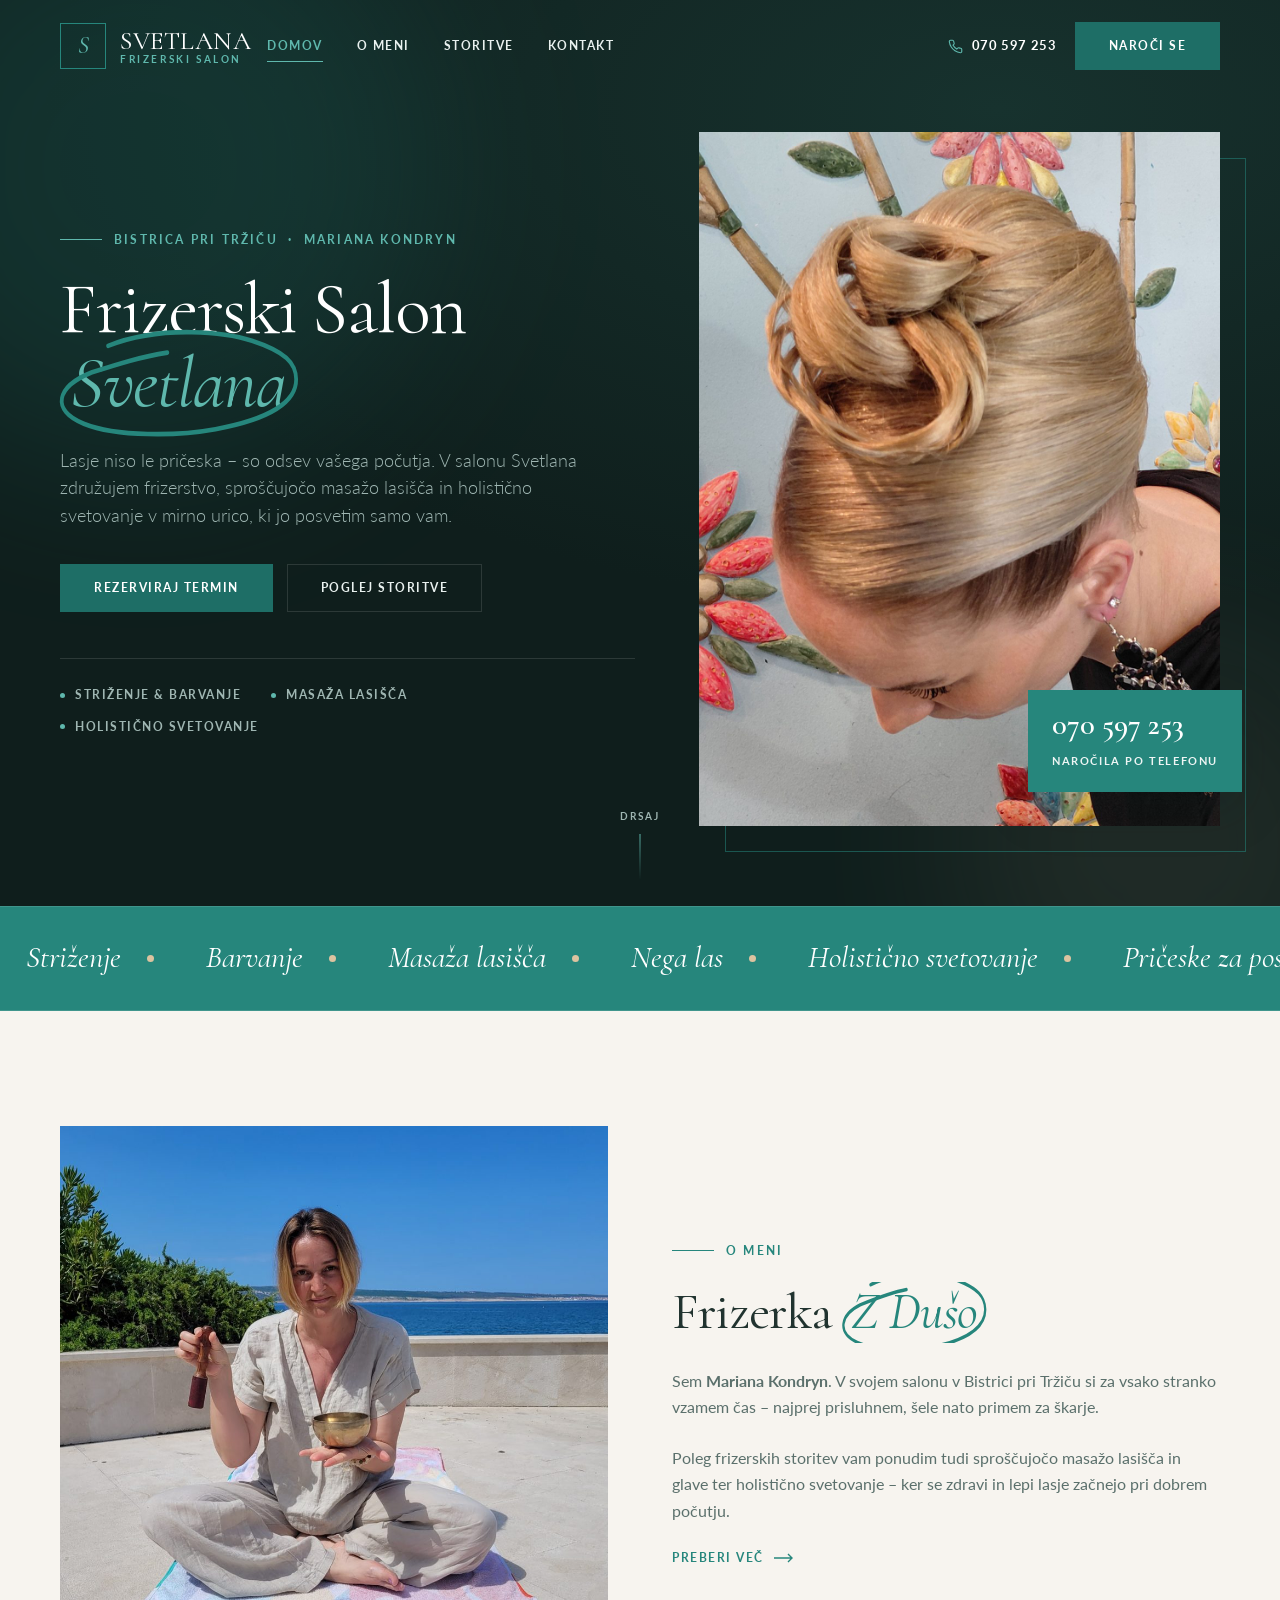
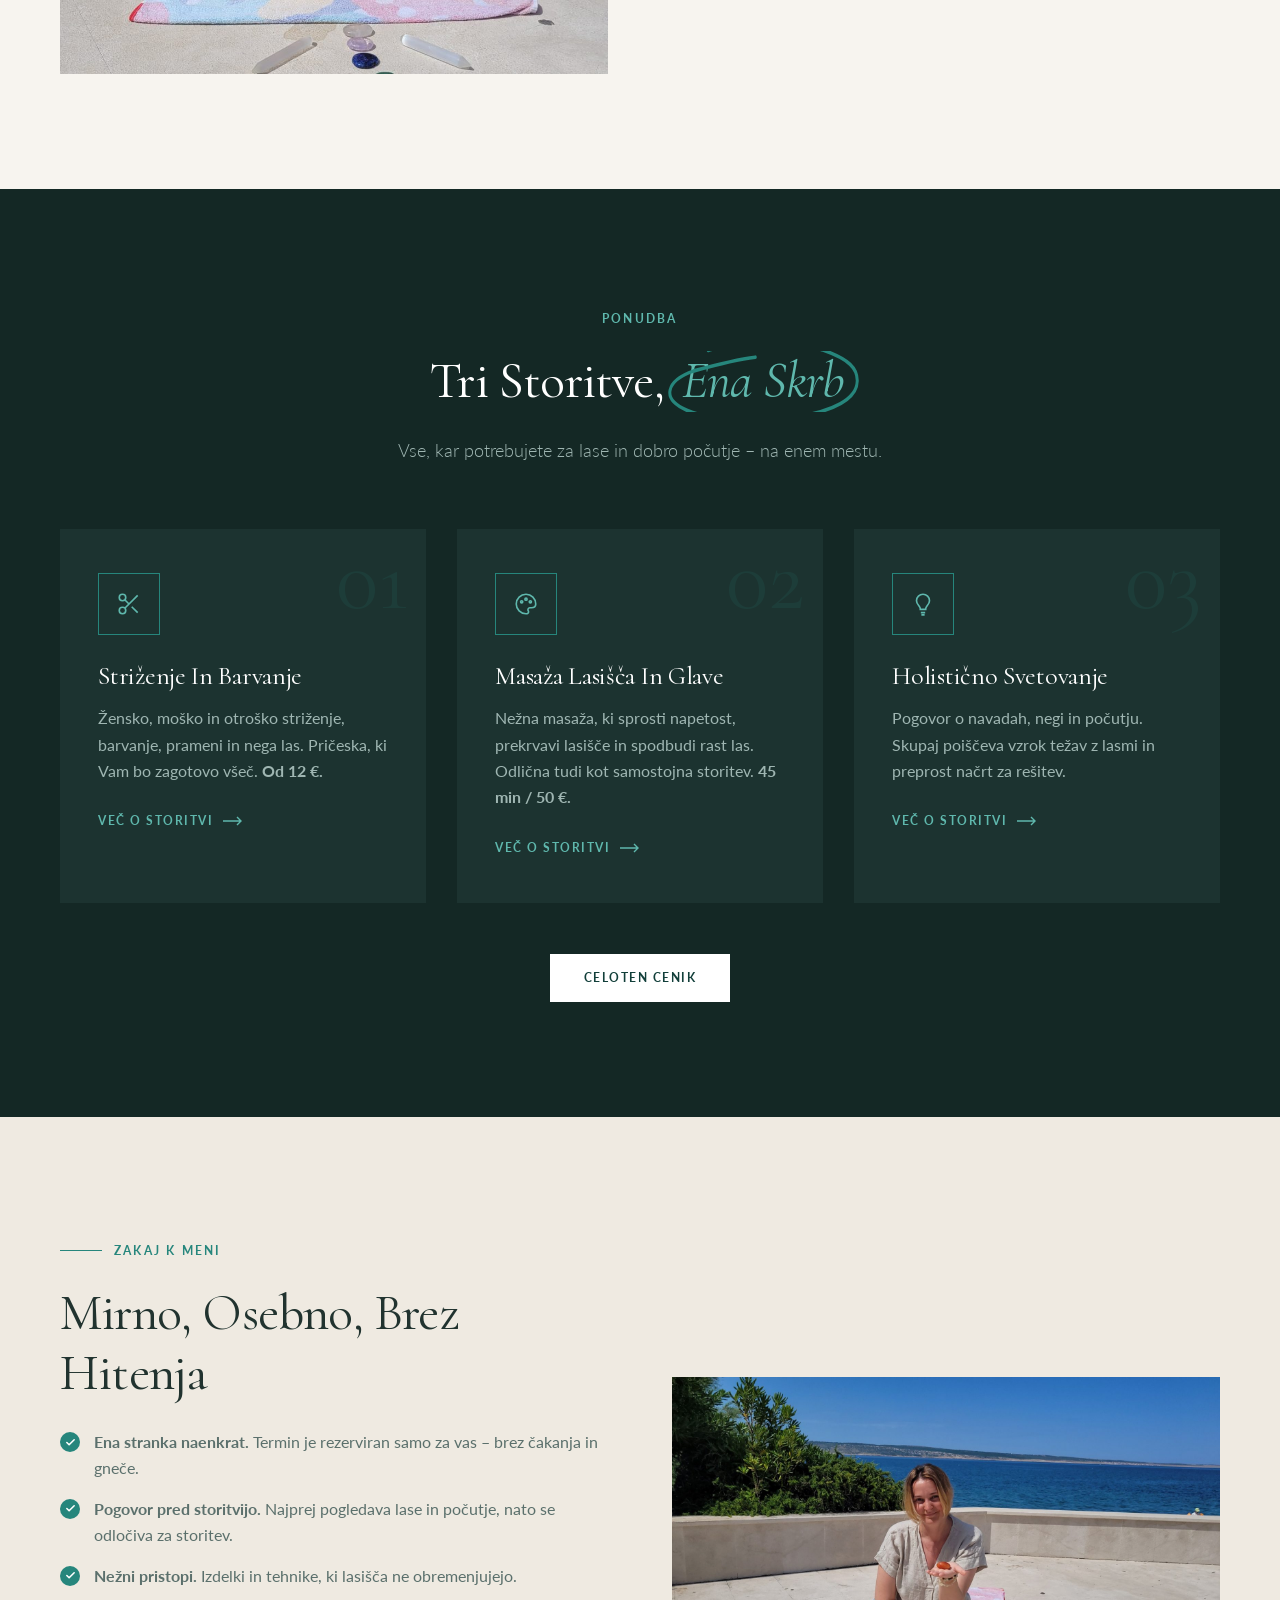
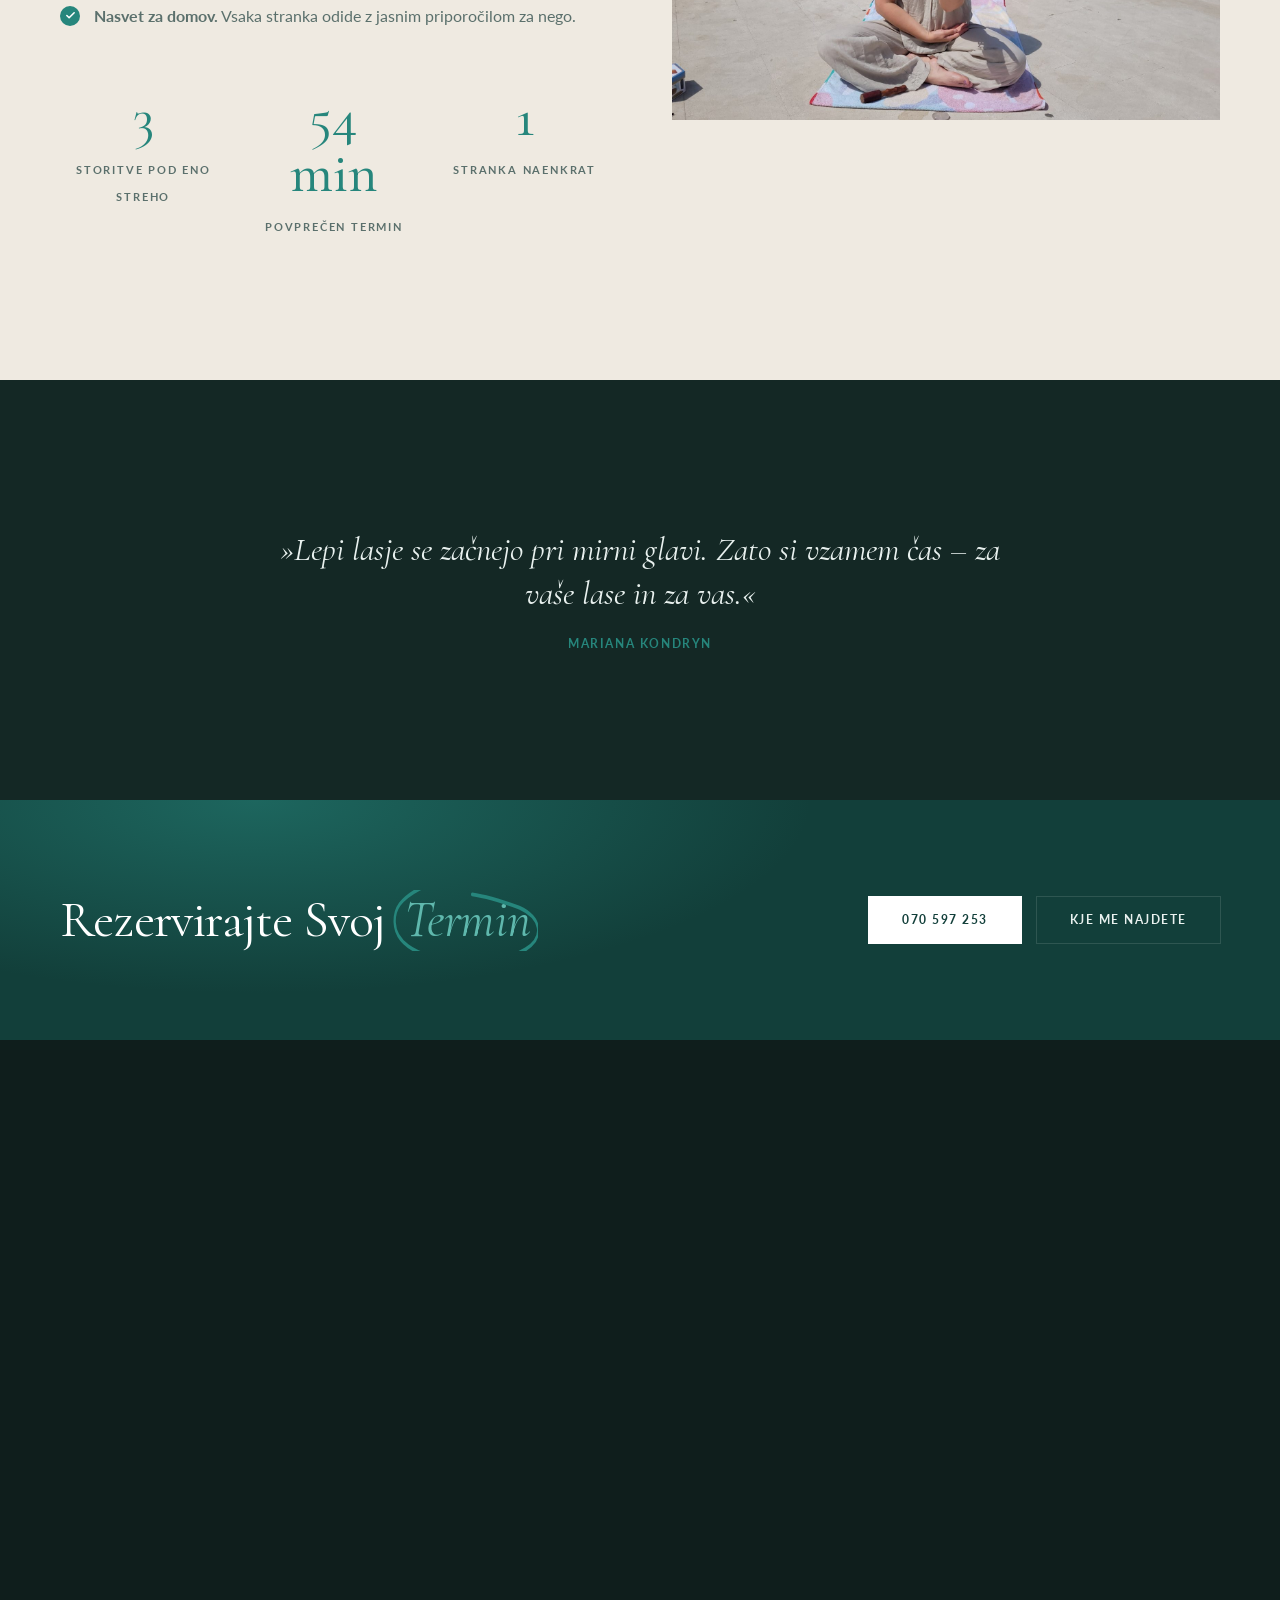
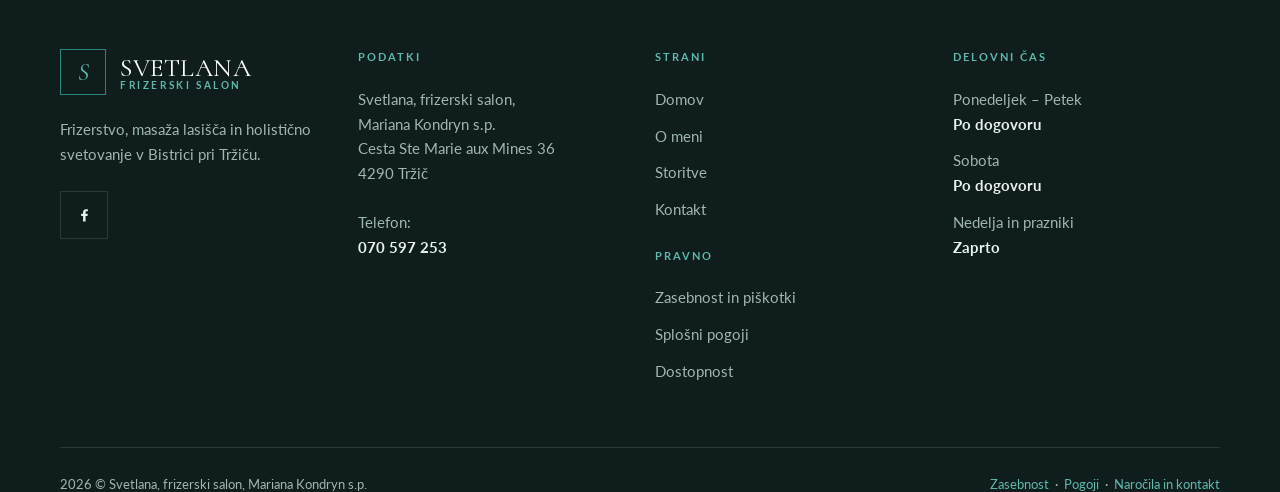
==== commit 6d90c9f8: "Naslovna slika: svečana pričeska namesto portreta - naslovna.jpg zamenjana s fotografijo spete sveča" ====
--- a/index.html
+++ b/index.html
@@ -136,7 +136,7 @@
     <div class="hero__media load-in d3">
       <div class="photo-frame" data-parallax="0.04">
         <figure class="photo photo--portrait">
-          <img src="slike/naslovna.jpg" alt="Mariana Kondryn med sproščanjem s pojočo skledo in čakra kamni" width="1200" height="1600" fetchpriority="high" decoding="async">
+          <img src="slike/naslovna.jpg" alt="Visoko speta svečana pričeska, izdelana v salonu Svetlana" width="1200" height="1600" fetchpriority="high" decoding="async">
           <figcaption class="photo__hint">slike/naslovna.jpg</figcaption>
         </figure>
         <div class="photo-badge">
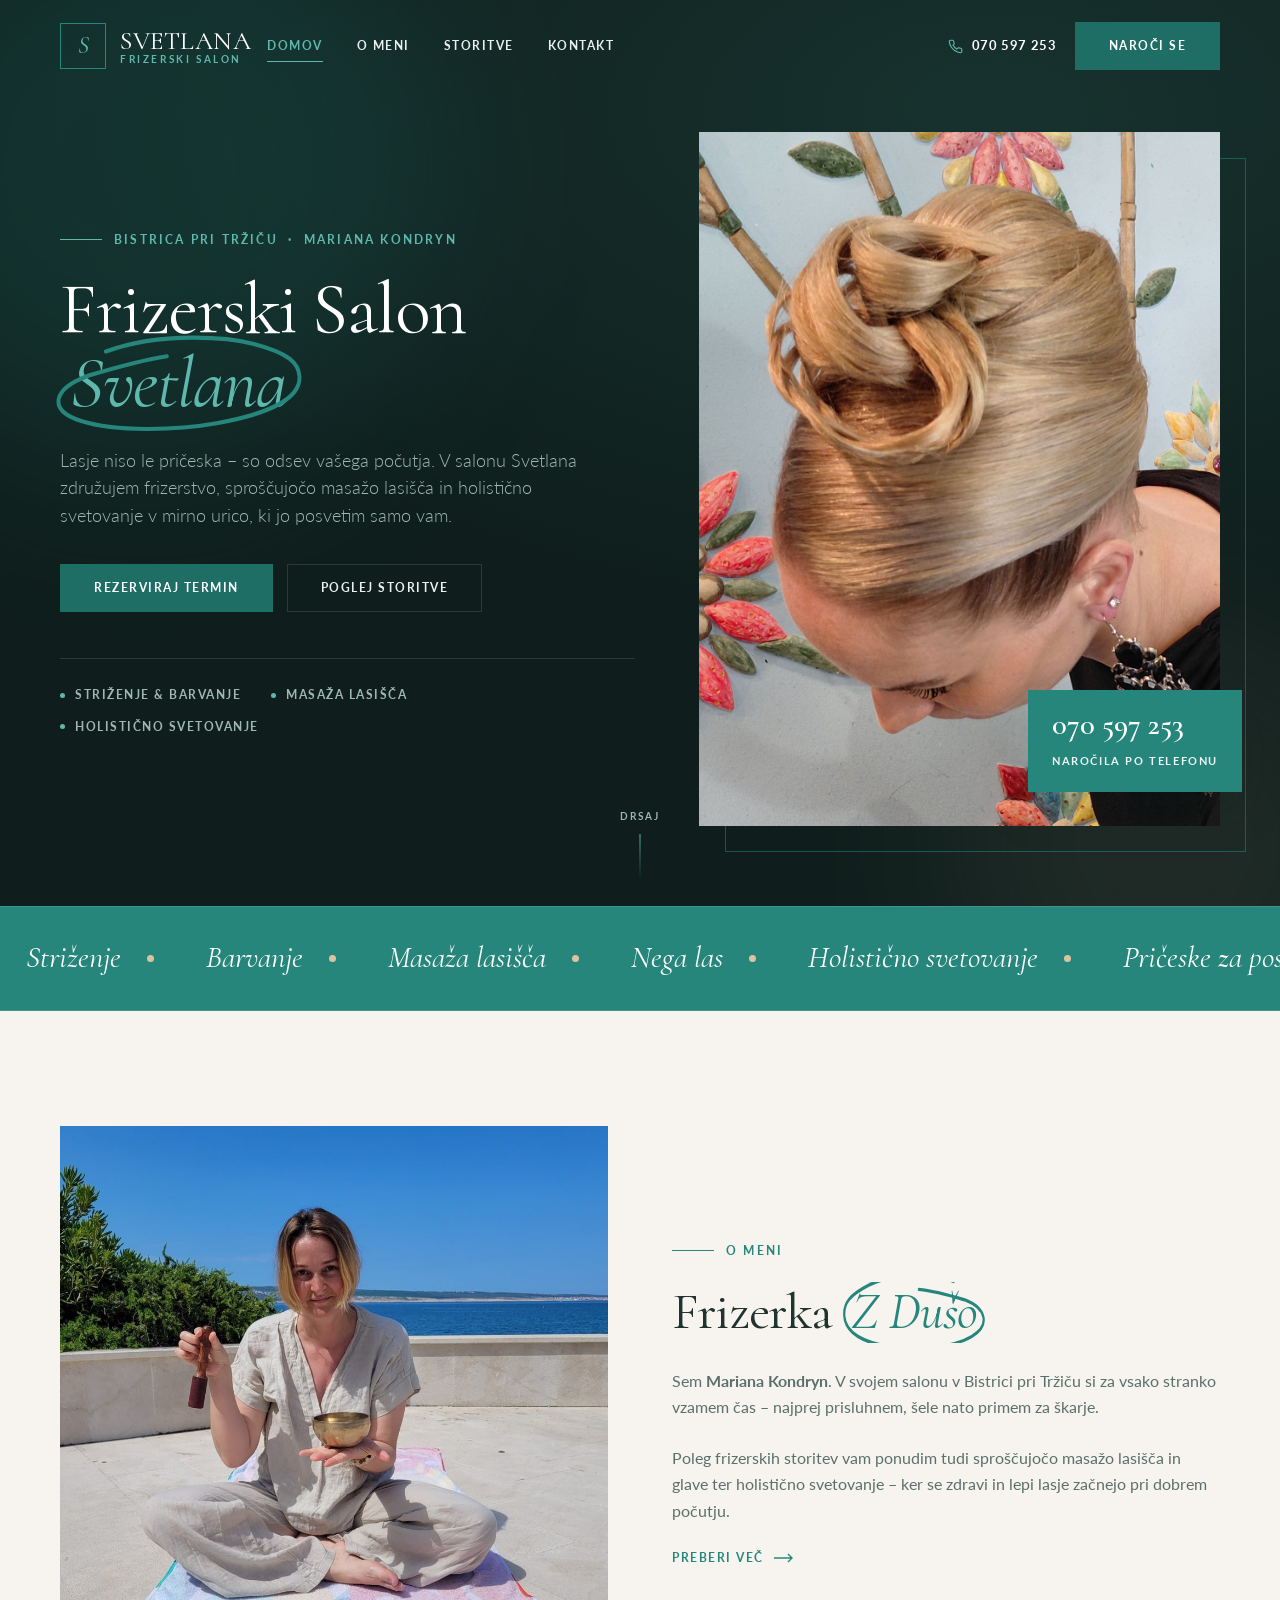
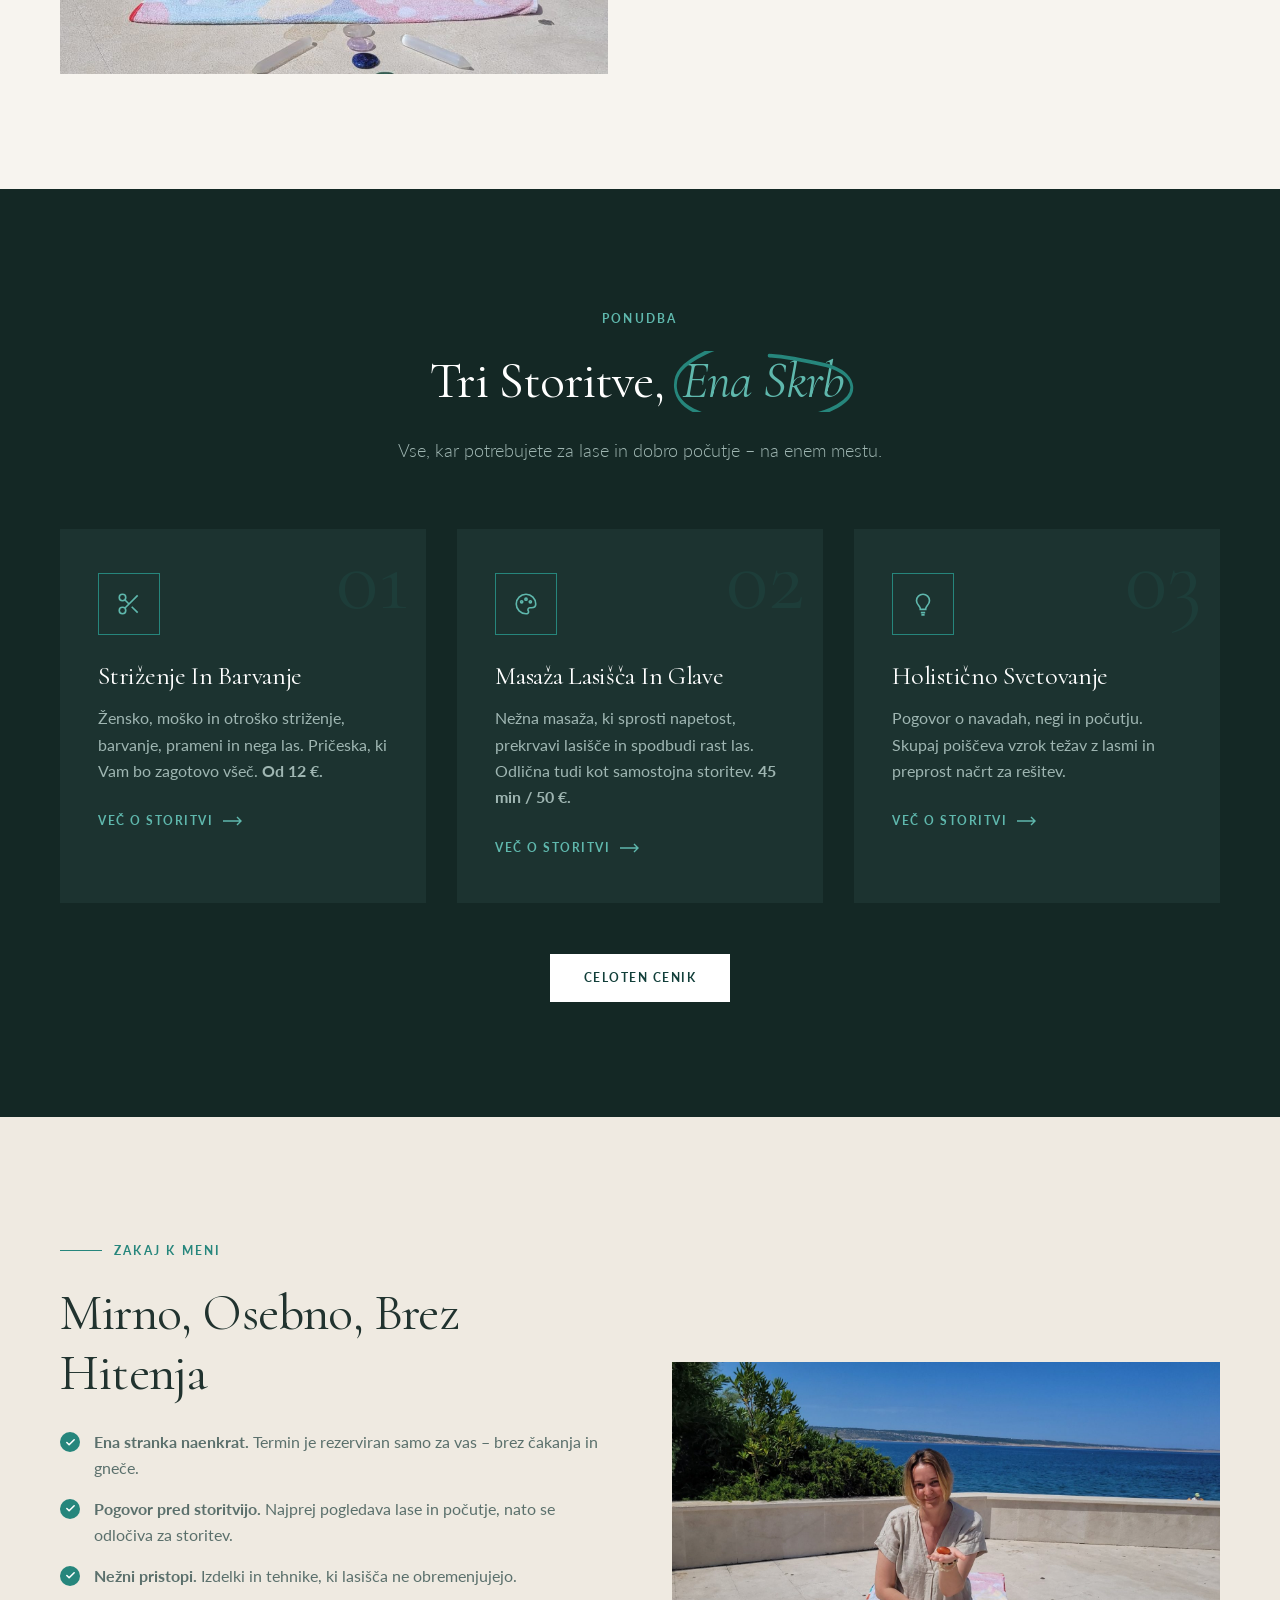
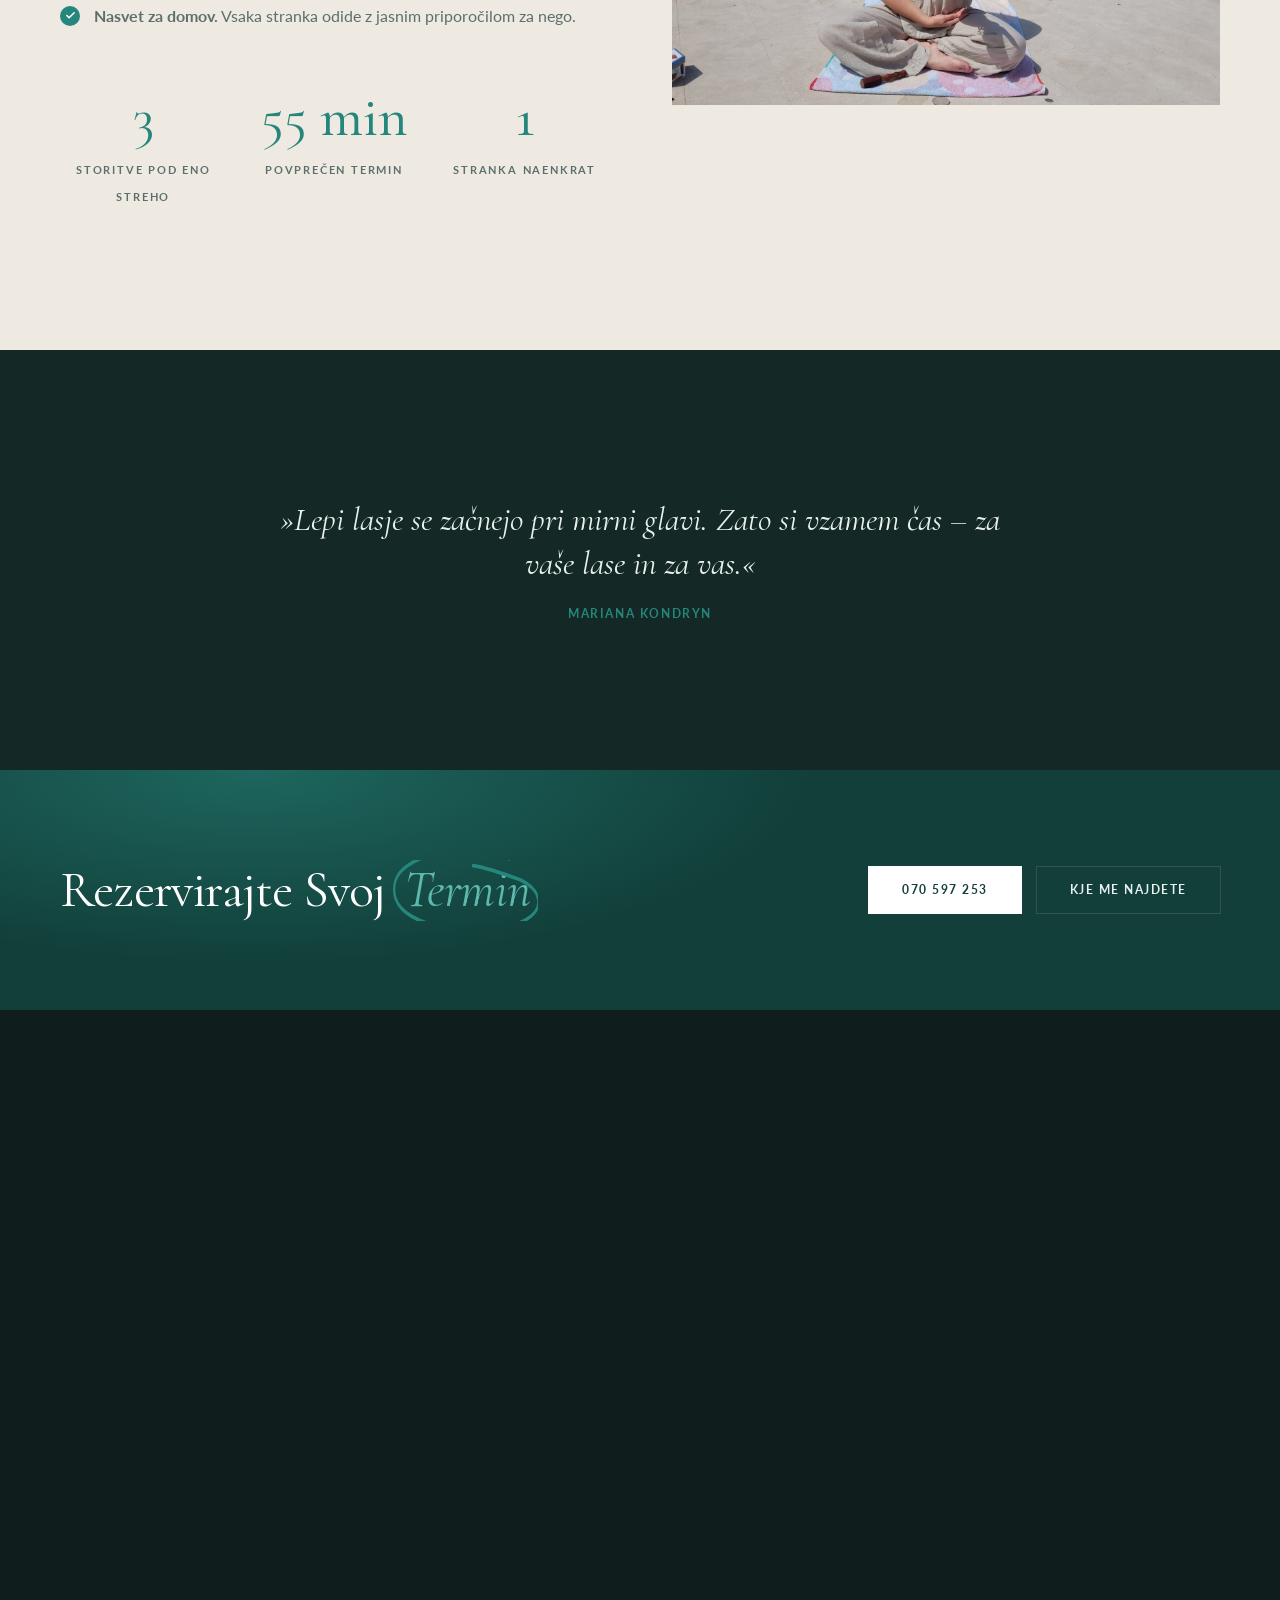
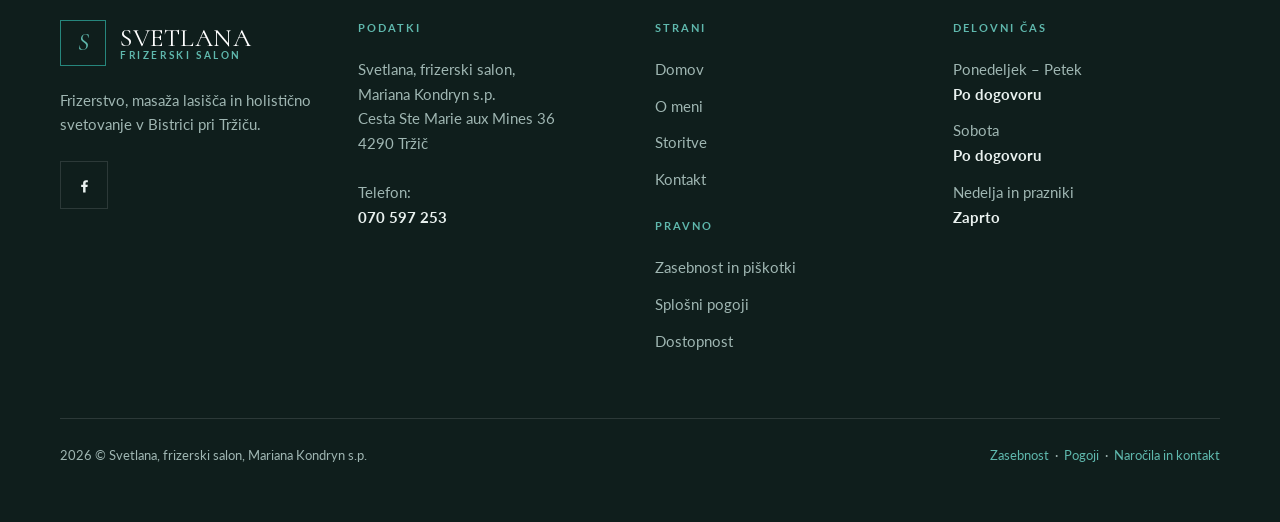
==== commit b94f894c: "Naslovna slika: prehajajoca diaprojekcija petih pricesk - 5 fotografij pricesk (naslovna-1..5.jpg), " ====
--- a/index.html
+++ b/index.html
@@ -135,9 +135,13 @@
 
     <div class="hero__media load-in d3">
       <div class="photo-frame" data-parallax="0.04">
-        <figure class="photo photo--portrait">
-          <img src="slike/naslovna.jpg" alt="Visoko speta svečana pričeska, izdelana v salonu Svetlana" width="1200" height="1600" fetchpriority="high" decoding="async">
-          <figcaption class="photo__hint">slike/naslovna.jpg</figcaption>
+        <figure class="photo photo--portrait slideshow" data-slideshow>
+          <img class="slide is-active" src="slike/naslovna-1.jpg" alt="Pričeske in barvanja, izdelana v salonu Svetlana" width="1200" height="1600" fetchpriority="high" decoding="async">
+          <img class="slide" src="slike/naslovna-2.jpg" alt="" aria-hidden="true" width="1200" height="1600" loading="lazy" decoding="async">
+          <img class="slide" src="slike/naslovna-3.jpg" alt="" aria-hidden="true" width="1200" height="1600" loading="lazy" decoding="async">
+          <img class="slide" src="slike/naslovna-4.jpg" alt="" aria-hidden="true" width="1200" height="1600" loading="lazy" decoding="async">
+          <img class="slide" src="slike/naslovna-5.jpg" alt="" aria-hidden="true" width="1200" height="1600" loading="lazy" decoding="async">
+          <figcaption class="photo__hint">slike/naslovna-1.jpg</figcaption>
         </figure>
         <div class="photo-badge">
           <strong>070 597 253</strong>
--- a/css/style.css
+++ b/css/style.css
@@ -444,6 +444,16 @@
 }
 .photo:hover img { transform: scale(1.05); }
 
+.slideshow .slide {
+  position: absolute; inset: 0;
+  opacity: 0;
+  transition: opacity 1.6s var(--ease), transform 1.2s var(--ease-out);
+}
+.slideshow .slide.is-active { opacity: 1; }
+@media (prefers-reduced-motion: reduce) {
+  .slideshow .slide { transition: none; }
+}
+
 .photo__hint {
   position: absolute; inset: 0;
   display: none;
